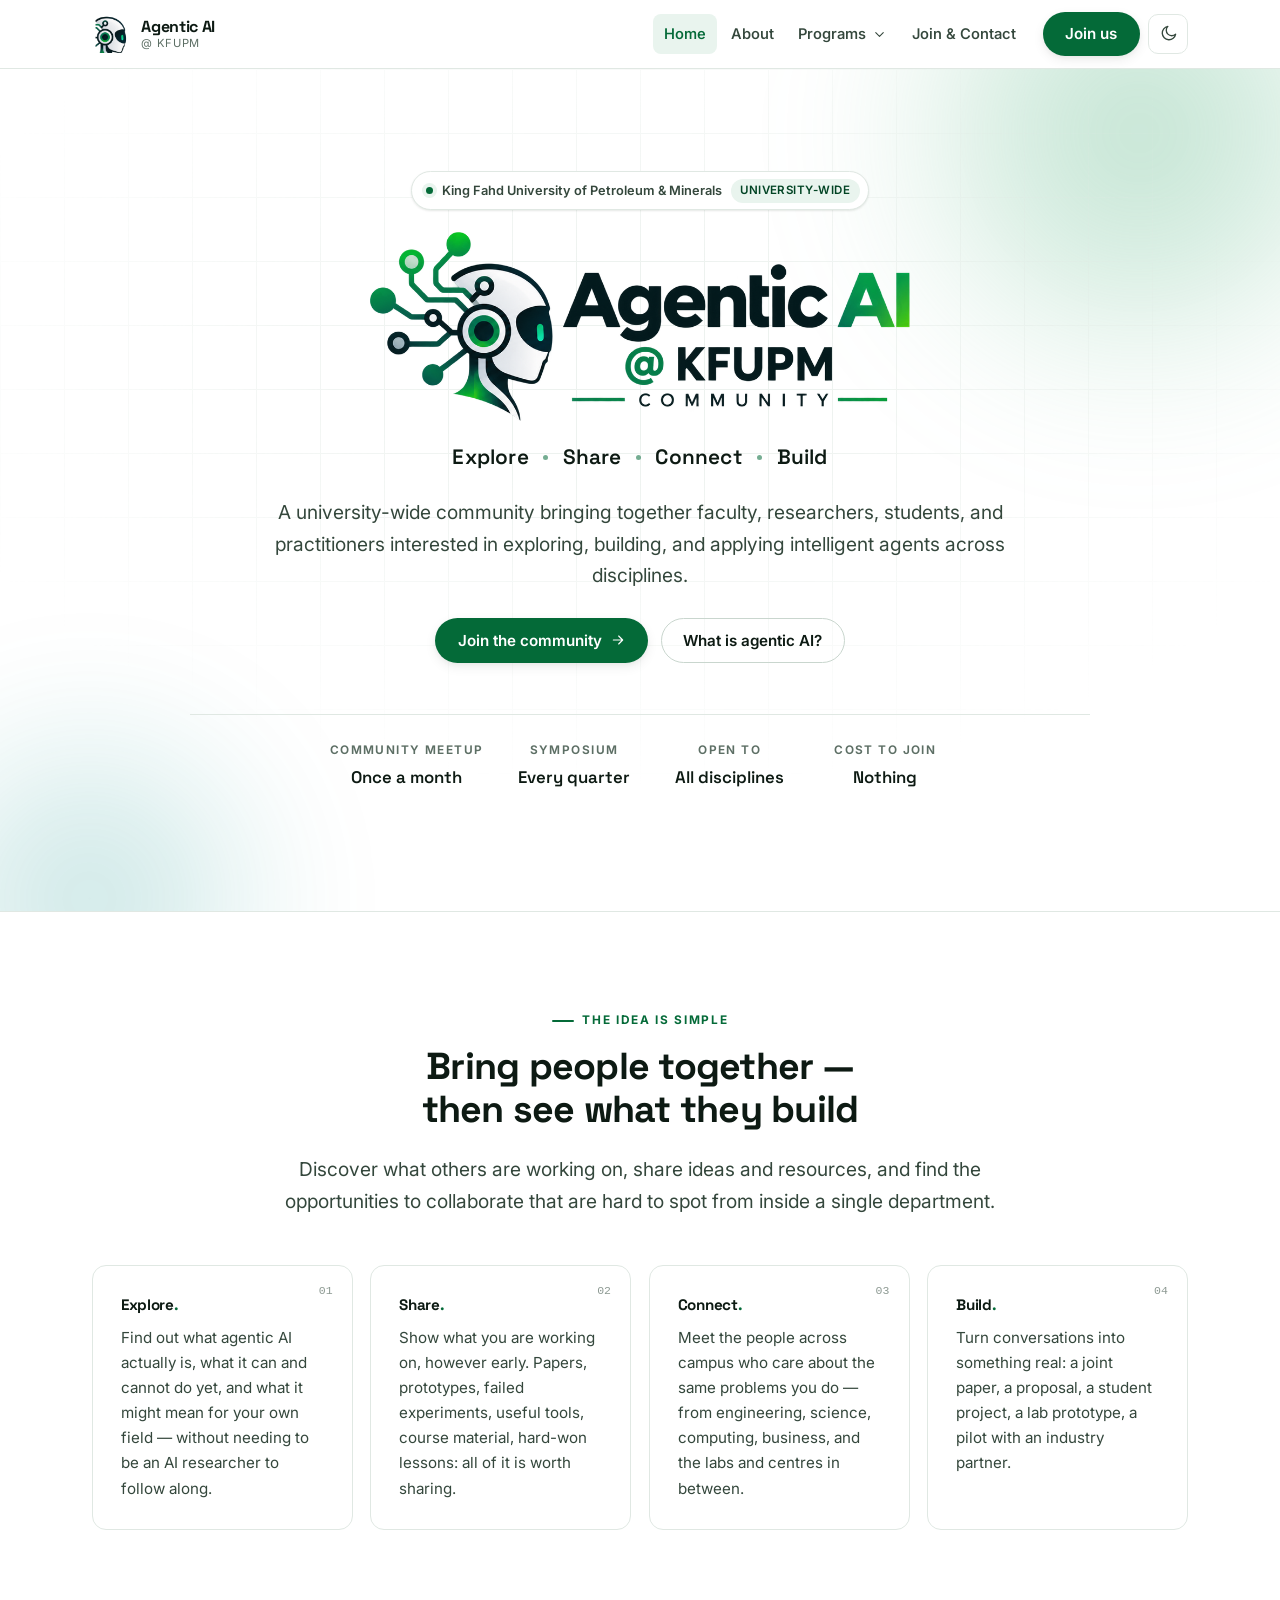
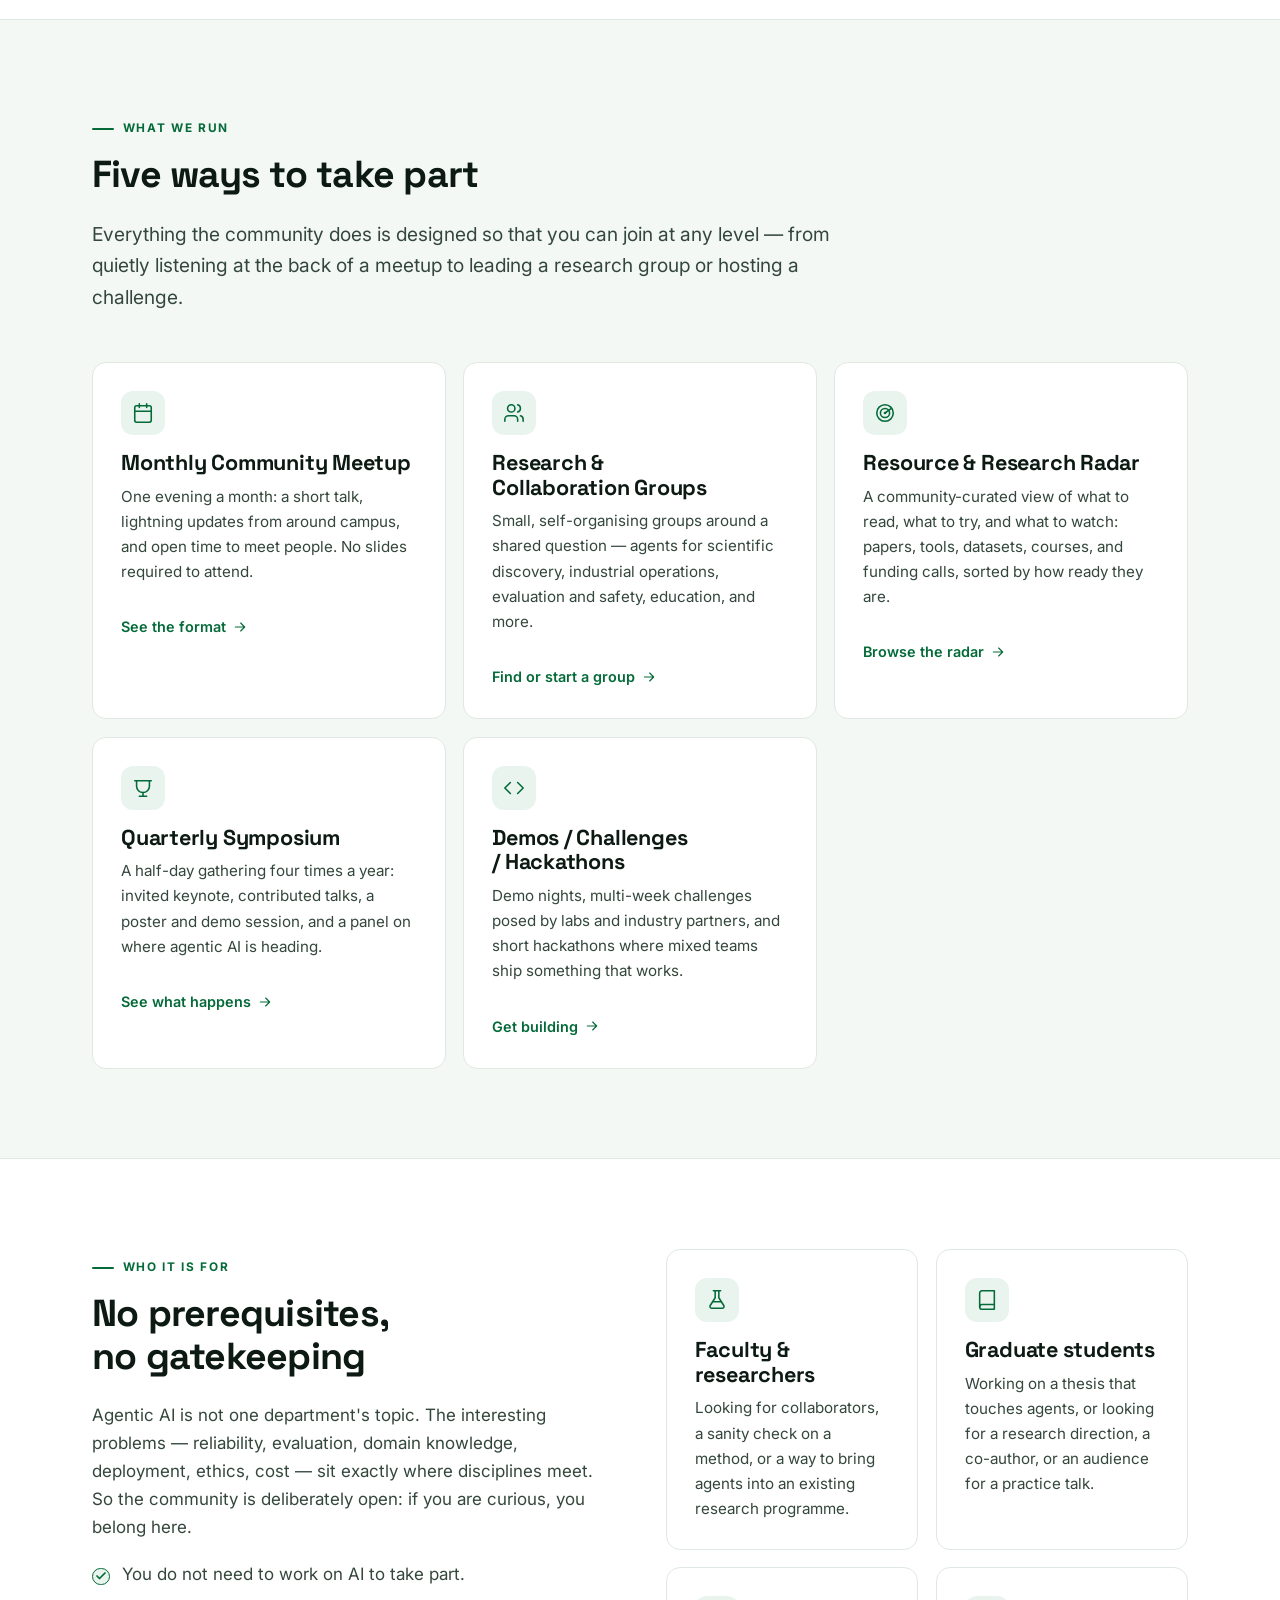
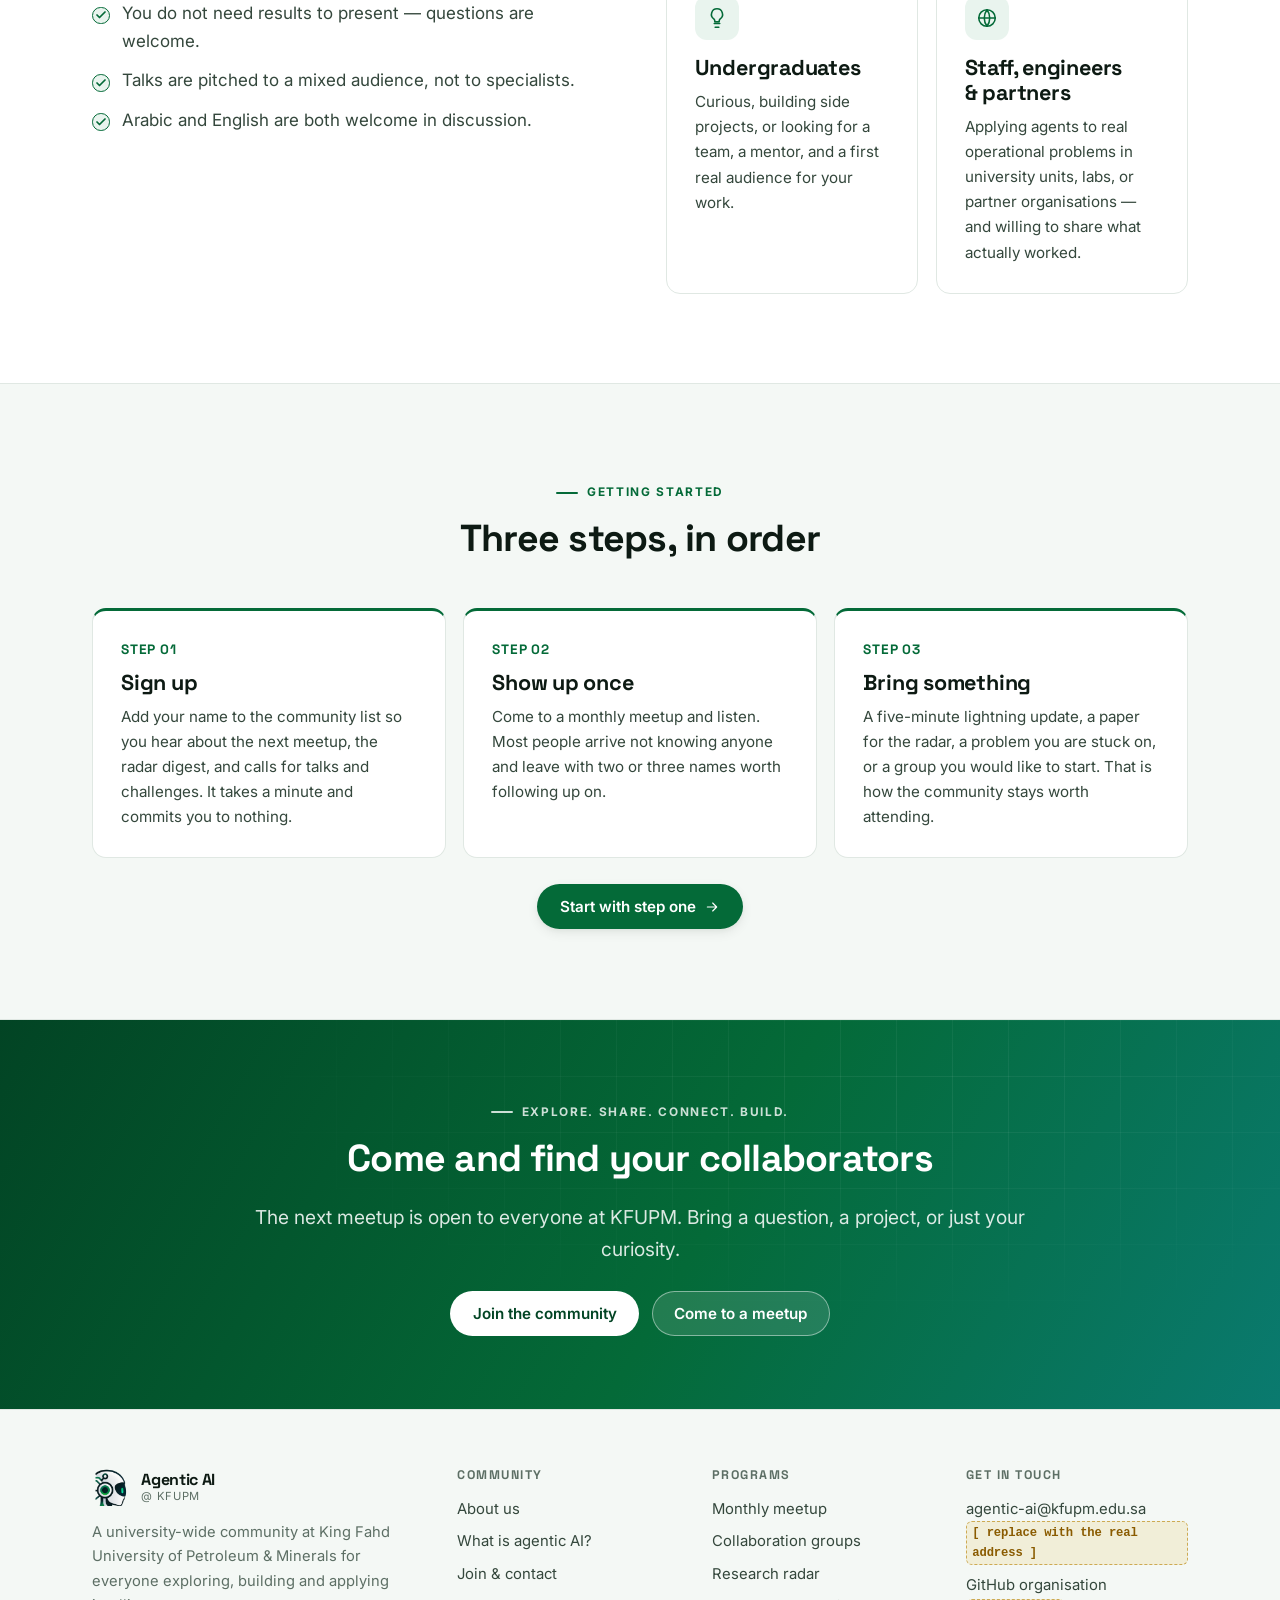
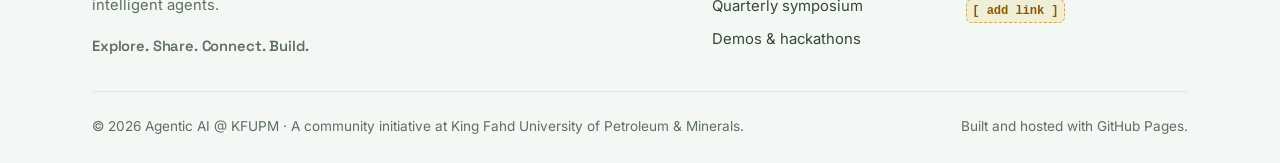
==== index.html @ ccca14fa "update" ====
<!doctype html>
<html lang="en" data-theme="light">
<head>
<meta charset="utf-8">
<meta name="viewport" content="width=device-width, initial-scale=1">
<title>Agentic AI @ KFUPM &mdash; Explore. Share. Connect. Build.</title>
<meta name="description" content="A university-wide community at KFUPM for faculty, researchers, students and practitioners exploring, building and applying intelligent agents across disciplines.">
<meta name="theme-color" content="#ffffff">
<meta property="og:site_name" content="Agentic AI @ KFUPM">
<meta property="og:title" content="Agentic AI @ KFUPM &mdash; Explore. Share. Connect. Build.">
<meta property="og:description" content="A university-wide community at KFUPM for faculty, researchers, students and practitioners exploring, building and applying intelligent agents across disciplines.">
<meta property="og:type" content="website">
<meta property="og:image" content="assets/img/og-image.png">
<meta name="twitter:card" content="summary_large_image">
<meta name="twitter:image" content="assets/img/og-image.png">
<link rel="icon" href="assets/img/favicon.png" type="image/png">
<link rel="apple-touch-icon" href="assets/img/apple-touch-icon.png">
<link rel="preconnect" href="https://fonts.googleapis.com">
<link rel="preconnect" href="https://fonts.gstatic.com" crossorigin>
<link rel="stylesheet" href="https://fonts.googleapis.com/css2?family=Inter:wght@400;500;600;700&amp;family=Space+Grotesk:wght@500;600;700&amp;display=swap">
<link rel="stylesheet" href="assets/css/style.css">
<script>/* set the theme before first paint to avoid a flash */
(function(){try{var t=localStorage.getItem('aikfupm-theme');if(!t){t=window.matchMedia&&window.matchMedia('(prefers-color-scheme: dark)').matches?'dark':'light';}
document.documentElement.setAttribute('data-theme',t);if(t==='dark'){var m=document.querySelector('meta[name="theme-color"]');if(m)m.setAttribute('content','#08120e');}}catch(e){}})();</script>
</head>
<body>
  <a class="skip-link" href="#main">Skip to content</a>
  <header class="site-header">
    <div class="wrap nav">
      <a class="brand" href="index.html">
        <img class="brand__mark" src="assets/img/logo-mark.png" alt="" width="38" height="38">
        <span class="brand__text">
          <span class="brand__name">Agentic AI</span>
          <span class="brand__sub">@ KFUPM</span>
        </span>
      </a>

      <nav class="nav__links" id="primary-nav" aria-label="Primary">
        <a class="nav__link" href="index.html" aria-current="page">Home</a>
        <a class="nav__link" href="about.html">About</a>
        <div class="nav__item ">
          <button class="nav__toggle-sub" type="button" aria-expanded="false" aria-controls="programs-menu">Programs <svg xmlns="http://www.w3.org/2000/svg" width="15" height="15" viewBox="0 0 24 24" fill="none" stroke="currentColor" stroke-width="1.7" stroke-linecap="round" stroke-linejoin="round" aria-hidden="true" class="chev"><path d="m6 9 6 6 6-6"/></svg></button>
          <div class="nav__sub" id="programs-menu">
            <a href="meetups.html">Monthly Community Meetup<span>One evening a month, every discipline</span></a>
            <a href="groups.html">Research &amp; Collaboration Groups<span>Small teams around shared questions</span></a>
            <a href="radar.html">Resource &amp; Research Radar<span>What to read, try and watch</span></a>
            <a href="symposium.html">Quarterly Symposium<span>A half-day of talks, posters and demos</span></a>
            <a href="challenges.html">Demos / Challenges / Hackathons<span>Build things, together, on a deadline</span></a>
          </div>
        </div>
        <a class="nav__link" href="join.html">Join &amp; Contact</a>
        <a class="btn btn--primary nav__mobile-cta" href="join.html">Join the community</a>
      </nav>

      <div class="nav__actions">
        <a class="btn btn--primary nav__cta" href="join.html">Join us</a>
        <button class="icon-btn theme-toggle" type="button" aria-pressed="false" aria-label="Switch to dark theme"><svg xmlns="http://www.w3.org/2000/svg" width="19" height="19" viewBox="0 0 24 24" fill="none" stroke="currentColor" stroke-width="1.7" stroke-linecap="round" stroke-linejoin="round" aria-hidden="true" class="icon-sun"><circle cx="12" cy="12" r="4.2"/><path d="M12 2v2M12 20v2M4.9 4.9l1.4 1.4M17.7 17.7l1.4 1.4M2 12h2M20 12h2M4.9 19.1l1.4-1.4M17.7 6.3l1.4-1.4"/></svg><svg xmlns="http://www.w3.org/2000/svg" width="19" height="19" viewBox="0 0 24 24" fill="none" stroke="currentColor" stroke-width="1.7" stroke-linecap="round" stroke-linejoin="round" aria-hidden="true" class="icon-moon"><path d="M21 12.8A8.5 8.5 0 1 1 11.2 3a6.6 6.6 0 0 0 9.8 9.8Z"/></svg></button>
        <button class="icon-btn nav__burger" type="button" aria-expanded="false" aria-controls="primary-nav" aria-label="Open menu"><svg xmlns="http://www.w3.org/2000/svg" width="20" height="20" viewBox="0 0 24 24" fill="none" stroke="currentColor" stroke-width="1.7" stroke-linecap="round" stroke-linejoin="round" aria-hidden="true"><path d="M4 7h16M4 12h16M4 17h16"/></svg></button>
      </div>
    </div>
  </header>

  <main id="main">
    <section class="hero center">
      <div class="hero__grid-bg" aria-hidden="true"></div>
      <div class="wrap">
        <div class="hero__inner">
          <p class="hero__badge"><span class="dot" aria-hidden="true"></span> King Fahd University of Petroleum &amp; Minerals <span class="tag">University-wide</span></p>
          <h1 class="hero__logo">
            <img class="logo-light" src="assets/img/logo.png" alt="Agentic AI @ KFUPM Community" width="1000" height="349">
            <img class="logo-dark" src="assets/img/logo-dark.png" alt="" width="1000" height="349" aria-hidden="true">
          </h1>
          <ul class="slogan">
            <li>Explore</li><li>Share</li><li>Connect</li><li>Build</li>
          </ul>
          <p class="lead" style="margin-inline:auto">
            A university-wide community bringing together faculty, researchers, students, and practitioners
            interested in exploring, building, and applying intelligent agents across disciplines.
          </p>
          <div class="btn-row mt-md">
            <a class="btn btn--primary" href="join.html">Join the community <svg xmlns="http://www.w3.org/2000/svg" width="16" height="16" viewBox="0 0 24 24" fill="none" stroke="currentColor" stroke-width="1.7" stroke-linecap="round" stroke-linejoin="round" aria-hidden="true"><path d="M5 12h14M13 6l6 6-6 6"/></svg></a>
            <a class="btn btn--ghost" href="about.html#what-is-agentic-ai">What is agentic AI?</a>
          </div>
          <dl class="hero__meta">
            <div><dt>Community meetup</dt><dd>Once a month</dd></div>
            <div><dt>Symposium</dt><dd>Every quarter</dd></div>
            <div><dt>Open to</dt><dd>All disciplines</dd></div>
            <div><dt>Cost to join</dt><dd>Nothing</dd></div>
          </dl>
        </div>
      </div>
    </section>

    <section class="section">
      <div class="wrap">
        <div class="section-head center">
          <p class="eyebrow">The idea is simple</p>
          <h2>Bring people together &mdash; then see what they build</h2>
          <p class="lead" style="margin-inline:auto">Discover what others are working on, share ideas and resources,
             and find the opportunities to collaborate that are hard to spot from inside a single department.</p>
        </div>
        <div class="grid grid--4"><div class="card card--hover pillar reveal"><span class="pillar__index">01</span><p class="pillar__word">Explore</p><p>Find out what agentic AI actually is, what it can and cannot do yet, and what it might mean for your own field &mdash; without needing to be an AI researcher to follow along.</p></div><div class="card card--hover pillar reveal"><span class="pillar__index">02</span><p class="pillar__word">Share</p><p>Show what you are working on, however early. Papers, prototypes, failed experiments, useful tools, course material, hard-won lessons: all of it is worth sharing.</p></div><div class="card card--hover pillar reveal"><span class="pillar__index">03</span><p class="pillar__word">Connect</p><p>Meet the people across campus who care about the same problems you do &mdash; from engineering, science, computing, business, and the labs and centres in between.</p></div><div class="card card--hover pillar reveal"><span class="pillar__index">04</span><p class="pillar__word">Build</p><p>Turn conversations into something real: a joint paper, a proposal, a student project, a lab prototype, a pilot with an industry partner.</p></div></div>
      </div>
    </section>

    <section class="section section--soft">
      <div class="wrap">
        <div class="section-head">
          <p class="eyebrow">What we run</p>
          <h2>Five ways to take part</h2>
          <p class="lead">Everything the community does is designed so that you can join at any level &mdash; from
             quietly listening at the back of a meetup to leading a research group or hosting a challenge.</p>
        </div>
        <div class="grid grid--3"><a class="card card--hover reveal" href="meetups.html"><div class="card__icon"><svg xmlns="http://www.w3.org/2000/svg" width="22" height="22" viewBox="0 0 24 24" fill="none" stroke="currentColor" stroke-width="1.7" stroke-linecap="round" stroke-linejoin="round" aria-hidden="true"><rect x="3" y="4" width="18" height="18" rx="2"/><path d="M16 2v4M8 2v4M3 10h18"/></svg></div><h3>Monthly Community Meetup</h3><p>One evening a month: a short talk, lightning updates from around campus, and open time to meet people. No slides required to attend.</p><span class="card__more">See the format <svg xmlns="http://www.w3.org/2000/svg" width="16" height="16" viewBox="0 0 24 24" fill="none" stroke="currentColor" stroke-width="1.7" stroke-linecap="round" stroke-linejoin="round" aria-hidden="true"><path d="M5 12h14M13 6l6 6-6 6"/></svg></span></a><a class="card card--hover reveal" href="groups.html"><div class="card__icon"><svg xmlns="http://www.w3.org/2000/svg" width="22" height="22" viewBox="0 0 24 24" fill="none" stroke="currentColor" stroke-width="1.7" stroke-linecap="round" stroke-linejoin="round" aria-hidden="true"><path d="M16 21v-2a4 4 0 0 0-4-4H6a4 4 0 0 0-4 4v2"/><circle cx="9" cy="7" r="4"/><path d="M22 21v-2a4 4 0 0 0-3-3.87"/><path d="M16 3.13a4 4 0 0 1 0 7.75"/></svg></div><h3>Research &amp; Collaboration Groups</h3><p>Small, self-organising groups around a shared question &mdash; agents for scientific discovery, industrial operations, evaluation and safety, education, and more.</p><span class="card__more">Find or start a group <svg xmlns="http://www.w3.org/2000/svg" width="16" height="16" viewBox="0 0 24 24" fill="none" stroke="currentColor" stroke-width="1.7" stroke-linecap="round" stroke-linejoin="round" aria-hidden="true"><path d="M5 12h14M13 6l6 6-6 6"/></svg></span></a><a class="card card--hover reveal" href="radar.html"><div class="card__icon"><svg xmlns="http://www.w3.org/2000/svg" width="22" height="22" viewBox="0 0 24 24" fill="none" stroke="currentColor" stroke-width="1.7" stroke-linecap="round" stroke-linejoin="round" aria-hidden="true"><circle cx="12" cy="12" r="9"/><circle cx="12" cy="12" r="5"/><circle cx="12" cy="12" r="1.4" fill="currentColor" stroke="none"/><path d="M12 12l7-5"/></svg></div><h3>Resource &amp; Research Radar</h3><p>A community-curated view of what to read, what to try, and what to watch: papers, tools, datasets, courses, and funding calls, sorted by how ready they are.</p><span class="card__more">Browse the radar <svg xmlns="http://www.w3.org/2000/svg" width="16" height="16" viewBox="0 0 24 24" fill="none" stroke="currentColor" stroke-width="1.7" stroke-linecap="round" stroke-linejoin="round" aria-hidden="true"><path d="M5 12h14M13 6l6 6-6 6"/></svg></span></a><a class="card card--hover reveal" href="symposium.html"><div class="card__icon"><svg xmlns="http://www.w3.org/2000/svg" width="22" height="22" viewBox="0 0 24 24" fill="none" stroke="currentColor" stroke-width="1.7" stroke-linecap="round" stroke-linejoin="round" aria-hidden="true"><path d="M3 4h18"/><path d="M5 4v6a7 7 0 0 0 14 0V4"/><path d="M12 17v4M8 21h8"/></svg></div><h3>Quarterly Symposium</h3><p>A half-day gathering four times a year: invited keynote, contributed talks, a poster and demo session, and a panel on where agentic AI is heading.</p><span class="card__more">See what happens <svg xmlns="http://www.w3.org/2000/svg" width="16" height="16" viewBox="0 0 24 24" fill="none" stroke="currentColor" stroke-width="1.7" stroke-linecap="round" stroke-linejoin="round" aria-hidden="true"><path d="M5 12h14M13 6l6 6-6 6"/></svg></span></a><a class="card card--hover reveal" href="challenges.html"><div class="card__icon"><svg xmlns="http://www.w3.org/2000/svg" width="22" height="22" viewBox="0 0 24 24" fill="none" stroke="currentColor" stroke-width="1.7" stroke-linecap="round" stroke-linejoin="round" aria-hidden="true"><path d="M16 18l6-6-6-6M8 6l-6 6 6 6"/></svg></div><h3>Demos / Challenges / Hackathons</h3><p>Demo nights, multi-week challenges posed by labs and industry partners, and short hackathons where mixed teams ship something that works.</p><span class="card__more">Get building <svg xmlns="http://www.w3.org/2000/svg" width="16" height="16" viewBox="0 0 24 24" fill="none" stroke="currentColor" stroke-width="1.7" stroke-linecap="round" stroke-linejoin="round" aria-hidden="true"><path d="M5 12h14M13 6l6 6-6 6"/></svg></span></a></div>
      </div>
    </section>

    <section class="section">
      <div class="wrap">
        <div class="split">
          <div>
            <p class="eyebrow">Who it is for</p>
            <h2>No prerequisites, no gatekeeping</h2>
            <p>Agentic AI is not one department's topic. The interesting problems &mdash; reliability, evaluation,
               domain knowledge, deployment, ethics, cost &mdash; sit exactly where disciplines meet. So the community
               is deliberately open: if you are curious, you belong here.</p>
            <ul class="checklist">
              <li>You do not need to work on AI to take part.</li>
              <li>You do not need results to present &mdash; questions are welcome.</li>
              <li>Talks are pitched to a mixed audience, not to specialists.</li>
              <li>Arabic and English are both welcome in discussion.</li>
            </ul>
          </div>
          <div class="grid grid--4"><div class="card card--hover reveal"><div class="card__icon"><svg xmlns="http://www.w3.org/2000/svg" width="22" height="22" viewBox="0 0 24 24" fill="none" stroke="currentColor" stroke-width="1.7" stroke-linecap="round" stroke-linejoin="round" aria-hidden="true"><path d="M10 2v7.5L4.6 18A2 2 0 0 0 6.3 21h11.4a2 2 0 0 0 1.7-3L14 9.5V2"/><path d="M8 2h8M7.5 14h9"/></svg></div><h3>Faculty &amp; researchers</h3><p>Looking for collaborators, a sanity check on a method, or a way to bring agents into an existing research programme.</p></div><div class="card card--hover reveal"><div class="card__icon"><svg xmlns="http://www.w3.org/2000/svg" width="22" height="22" viewBox="0 0 24 24" fill="none" stroke="currentColor" stroke-width="1.7" stroke-linecap="round" stroke-linejoin="round" aria-hidden="true"><path d="M4 19.5A2.5 2.5 0 0 1 6.5 17H20"/><path d="M6.5 2H20v20H6.5A2.5 2.5 0 0 1 4 19.5v-15A2.5 2.5 0 0 1 6.5 2Z"/></svg></div><h3>Graduate students</h3><p>Working on a thesis that touches agents, or looking for a research direction, a co-author, or an audience for a practice talk.</p></div><div class="card card--hover reveal"><div class="card__icon"><svg xmlns="http://www.w3.org/2000/svg" width="22" height="22" viewBox="0 0 24 24" fill="none" stroke="currentColor" stroke-width="1.7" stroke-linecap="round" stroke-linejoin="round" aria-hidden="true"><path d="M9 18h6M10 22h4M12 2a6 6 0 0 0-3.5 10.9c.6.5.9 1 1 1.7l.1 1.4h4.8l.1-1.4c.1-.7.4-1.2 1-1.7A6 6 0 0 0 12 2Z"/></svg></div><h3>Undergraduates</h3><p>Curious, building side projects, or looking for a team, a mentor, and a first real audience for your work.</p></div><div class="card card--hover reveal"><div class="card__icon"><svg xmlns="http://www.w3.org/2000/svg" width="22" height="22" viewBox="0 0 24 24" fill="none" stroke="currentColor" stroke-width="1.7" stroke-linecap="round" stroke-linejoin="round" aria-hidden="true"><circle cx="12" cy="12" r="9"/><path d="M3 12h18M12 3a15 15 0 0 1 0 18 15 15 0 0 1 0-18Z"/></svg></div><h3>Staff, engineers &amp; partners</h3><p>Applying agents to real operational problems in university units, labs, or partner organisations &mdash; and willing to share what actually worked.</p></div></div>
        </div>
      </div>
    </section>

    <section class="section section--soft">
      <div class="wrap">
        <div class="section-head center">
          <p class="eyebrow">Getting started</p>
          <h2>Three steps, in order</h2>
        </div>
      <div class="grid grid--3">
        <div class="card card--accent reveal"><span class="card__num">STEP 01</span>
          <h3>Sign up</h3>
          <p>Add your name to the community list so you hear about the next meetup, the radar digest, and calls for talks and challenges. It takes a minute and commits you to nothing.</p>
        </div>
        <div class="card card--accent reveal"><span class="card__num">STEP 02</span>
          <h3>Show up once</h3>
          <p>Come to a monthly meetup and listen. Most people arrive not knowing anyone and leave with two or three names worth following up on.</p>
        </div>
        <div class="card card--accent reveal"><span class="card__num">STEP 03</span>
          <h3>Bring something</h3>
          <p>A five-minute lightning update, a paper for the radar, a problem you are stuck on, or a group you would like to start. That is how the community stays worth attending.</p>
        </div>
      </div>
        <p class="center mt-md"><a class="btn btn--primary" href="join.html">Start with step one <svg xmlns="http://www.w3.org/2000/svg" width="16" height="16" viewBox="0 0 24 24" fill="none" stroke="currentColor" stroke-width="1.7" stroke-linecap="round" stroke-linejoin="round" aria-hidden="true"><path d="M5 12h14M13 6l6 6-6 6"/></svg></a></p>
      </div>
    </section>

    <section class="cta-band">
      <div class="wrap center">
        <p class="eyebrow">Explore. Share. Connect. Build.</p>
        <h2>Come and find your collaborators</h2>
        <p class="lead" style="margin-inline:auto">The next meetup is open to everyone at KFUPM. Bring a question, a project, or just your curiosity.</p>
        <div class="btn-row mt-md">
          <a class="btn btn--solid-light" href="join.html">Join the community</a>
          <a class="btn btn--onbrand" href="meetups.html">Come to a meetup</a>
        </div>
      </div>
    </section>

  </main>

  <footer class="site-footer">
    <div class="wrap">
      <div class="footer__grid">
        <div>
          <a class="brand" href="index.html" style="margin-bottom:.9rem">
            <img class="brand__mark" src="assets/img/logo-mark.png" alt="" width="38" height="38">
            <span class="brand__text">
              <span class="brand__name">Agentic AI</span>
              <span class="brand__sub">@ KFUPM</span>
            </span>
          </a>
          <p>A university-wide community at King Fahd University of Petroleum &amp; Minerals for
             everyone exploring, building and applying intelligent agents.</p>
          <p class="footer__slogan">Explore. Share. Connect. Build.</p>
        </div>
        <div class="footer__col">
          <h4>Community</h4>
          <ul>
            <li><a href="about.html">About us</a></li>
            <li><a href="about.html#what-is-agentic-ai">What is agentic AI?</a></li>
            <li><a href="join.html">Join &amp; contact</a></li>
          </ul>
        </div>
        <div class="footer__col">
          <h4>Programs</h4>
          <ul>
            <li><a href="meetups.html">Monthly meetup</a></li>
            <li><a href="groups.html">Collaboration groups</a></li>
            <li><a href="radar.html">Research radar</a></li>
            <li><a href="symposium.html">Quarterly symposium</a></li>
            <li><a href="challenges.html">Demos &amp; hackathons</a></li>
          </ul>
        </div>
        <div class="footer__col">
          <h4>Get in touch</h4>
          <ul>
            <li><a href="mailto:agentic-ai@kfupm.edu.sa">agentic-ai@kfupm.edu.sa</a><br><span class="ph">[ replace with the real address ]</span></li>
            <li><a href="https://github.com/">GitHub organisation</a> <span class="ph">[ add link ]</span></li>
          </ul>
        </div>
      </div>
      <div class="footer__bottom">
        <span>&copy; <span data-year>2026</span> Agentic AI @ KFUPM &middot; A community initiative at King Fahd University of Petroleum &amp; Minerals.</span>
        <span>Built and hosted with GitHub Pages.</span>
      </div>
    </div>
  </footer>
  <script src="assets/js/main.js"></script>
</body>
</html>
---- assets/css/style.css ----
/* ==========================================================================
   Agentic AI @ KFUPM — site stylesheet
   Single source of truth for the whole site. Edit design tokens below.
   ========================================================================== */

/* --------------------------------------------------------------------------
   1. Design tokens
   -------------------------------------------------------------------------- */
:root {
  /* Brand — KFUPM green family */
  --brand-50:  #e9f4ee;
  --brand-100: #cfe8d9;
  --brand-300: #6fbf95;
  --brand-500: #046a38;
  --brand-600: #035a2f;
  --brand-700: #024424;
  --teal-500:  #0e8f8a;
  --gold-500:  #b8860b;

  /* Semantic — light theme (default) */
  --bg:           #ffffff;
  --bg-soft:      #f4f8f5;
  --bg-inset:     #eef4f0;
  --surface:      #ffffff;
  --surface-2:    #f8fbf9;
  --border:       #e0e8e3;
  --border-strong:#c9d6ce;
  --text:         #0d1a13;
  --text-2:       #34473c;
  --muted:        #5d6f65;
  --brand:        var(--brand-500);
  --brand-hover:  var(--brand-600);
  --brand-ink:    var(--brand-700);
  --brand-soft:   var(--brand-50);
  --accent:       var(--teal-500);
  --gold:         var(--gold-500);
  --on-brand:     #ffffff;

  --shadow-sm: 0 1px 2px rgba(6, 32, 20, .06), 0 1px 3px rgba(6, 32, 20, .05);
  --shadow-md: 0 4px 12px rgba(6, 32, 20, .07), 0 2px 4px rgba(6, 32, 20, .04);
  --shadow-lg: 0 18px 40px rgba(6, 32, 20, .12), 0 4px 10px rgba(6, 32, 20, .06);

  /* Type */
  --font-sans: "Inter", -apple-system, BlinkMacSystemFont, "Segoe UI", Roboto,
               "Helvetica Neue", Arial, "Noto Sans Arabic", sans-serif;
  --font-display: "Space Grotesk", "Inter", -apple-system, BlinkMacSystemFont,
               "Segoe UI", Roboto, sans-serif;
  --font-mono: ui-monospace, SFMono-Regular, "SF Mono", Menlo, Consolas, monospace;

  /* Layout */
  --wrap: 1160px;
  --wrap-narrow: 760px;
  --radius-sm: 8px;
  --radius: 14px;
  --radius-lg: 22px;
  --nav-h: 68px;
  --section-y: clamp(3.5rem, 7vw, 6.5rem);
}

html[data-theme="dark"] {
  --bg:           #08120e;
  --bg-soft:      #0c1a14;
  --bg-inset:     #0f211a;
  --surface:      #10201a;
  --surface-2:    #142720;
  --border:       #1e352b;
  --border-strong:#2b4a3c;
  --text:         #e9f2ec;
  --text-2:       #c2d4c9;
  --muted:        #93a99c;
  --brand:        #4cc98c;
  --brand-hover:  #6fd9a4;
  --brand-ink:    #b7ecd0;
  --brand-soft:   rgba(76, 201, 140, .12);
  --accent:       #3fc7bd;
  --gold:         #d9ad3c;
  --on-brand:     #04150d;

  --shadow-sm: 0 1px 2px rgba(0, 0, 0, .5);
  --shadow-md: 0 4px 14px rgba(0, 0, 0, .45);
  --shadow-lg: 0 20px 46px rgba(0, 0, 0, .55);
}

/* --------------------------------------------------------------------------
   2. Reset & base
   -------------------------------------------------------------------------- */
*, *::before, *::after { box-sizing: border-box; }

html {
  -webkit-text-size-adjust: 100%;
  scroll-behavior: smooth;
  scroll-padding-top: calc(var(--nav-h) + 16px);
}

body {
  margin: 0;
  font-family: var(--font-sans);
  font-size: 17px;
  line-height: 1.65;
  color: var(--text);
  background: var(--bg);
  -webkit-font-smoothing: antialiased;
  text-rendering: optimizeLegibility;
}

img, svg { max-width: 100%; height: auto; display: block; }

h1, h2, h3, h4 {
  font-family: var(--font-display);
  line-height: 1.15;
  letter-spacing: -0.02em;
  margin: 0 0 .6em;
  color: var(--text);
  text-wrap: balance;
}

h1 { font-size: clamp(2.1rem, 5.2vw, 3.5rem); }
h2 { font-size: clamp(1.6rem, 3.2vw, 2.35rem); }
h3 { font-size: clamp(1.15rem, 1.8vw, 1.35rem); letter-spacing: -0.01em; }
h4 { font-size: 1.02rem; letter-spacing: 0; }

p { margin: 0 0 1.1em; color: var(--text-2); }
p:last-child { margin-bottom: 0; }

a { color: var(--brand); text-decoration: none; }
a:hover { color: var(--brand-hover); text-decoration: underline; text-underline-offset: 3px; }

ul, ol { margin: 0 0 1.2em; padding-left: 1.35em; color: var(--text-2); }
li { margin-bottom: .5em; }
li:last-child { margin-bottom: 0; }

strong { color: var(--text); font-weight: 650; }
hr { border: 0; border-top: 1px solid var(--border); margin: 2.5rem 0; }

code {
  font-family: var(--font-mono);
  font-size: .88em;
  background: var(--bg-inset);
  border: 1px solid var(--border);
  border-radius: 6px;
  padding: .1em .4em;
}

:focus-visible {
  outline: 2.5px solid var(--brand);
  outline-offset: 3px;
  border-radius: 4px;
}

.skip-link {
  position: absolute;
  left: -9999px;
  top: 0;
  z-index: 200;
  background: var(--brand);
  color: var(--on-brand);
  padding: .7rem 1.1rem;
  border-radius: 0 0 var(--radius-sm) 0;
  font-weight: 600;
}
.skip-link:focus { left: 0; text-decoration: none; }

/* --------------------------------------------------------------------------
   3. Layout helpers
   -------------------------------------------------------------------------- */
.wrap { width: 100%; max-width: var(--wrap); margin-inline: auto; padding-inline: clamp(1.1rem, 4vw, 2rem); }
.narrow { max-width: var(--wrap-narrow); margin-inline: auto; }
.section { padding-block: var(--section-y); }
.section--soft { background: var(--bg-soft); border-block: 1px solid var(--border); }
.section--tight { padding-block: clamp(2.5rem, 5vw, 4rem); }
.center { text-align: center; }
.center p { margin-inline: auto; }
.stack > * + * { margin-top: 1.1rem; }
.mt-lg { margin-top: clamp(2rem, 4vw, 3rem); }
.mt-md { margin-top: 1.6rem; }

.eyebrow {
  display: inline-flex;
  align-items: center;
  gap: .55rem;
  font-family: var(--font-sans);
  font-size: .74rem;
  font-weight: 700;
  letter-spacing: .14em;
  text-transform: uppercase;
  color: var(--brand);
  margin-bottom: .9rem;
}
.eyebrow::before {
  content: "";
  width: 22px;
  height: 2px;
  background: currentColor;
  border-radius: 2px;
}
.center .eyebrow { justify-content: center; }

.lead { font-size: clamp(1.05rem, 1.6vw, 1.2rem); color: var(--text-2); max-width: 68ch; }
.section-head { max-width: 70ch; margin-bottom: clamp(2rem, 4vw, 3rem); }
.center.section-head, .section-head.center { margin-inline: auto; }

/* --------------------------------------------------------------------------
   4. Buttons & pills
   -------------------------------------------------------------------------- */
.btn {
  display: inline-flex;
  align-items: center;
  gap: .5rem;
  font-family: var(--font-sans);
  font-size: .95rem;
  font-weight: 600;
  line-height: 1;
  padding: .85rem 1.35rem;
  border-radius: 100px;
  border: 1.5px solid transparent;
  cursor: pointer;
  transition: transform .18s ease, background-color .18s ease,
              border-color .18s ease, box-shadow .18s ease, color .18s ease;
  text-decoration: none;
}
.btn:hover { text-decoration: none; transform: translateY(-2px); }
.btn:active { transform: translateY(0); }

.btn--primary { background: var(--brand); color: var(--on-brand); box-shadow: var(--shadow-md); }
.btn--primary:hover { background: var(--brand-hover); color: var(--on-brand); box-shadow: var(--shadow-lg); }

.btn--ghost { background: transparent; color: var(--text); border-color: var(--border-strong); }
.btn--ghost:hover { border-color: var(--brand); color: var(--brand); background: var(--brand-soft); }

.btn--onbrand { background: rgba(255, 255, 255, .12); color: #fff; border-color: rgba(255, 255, 255, .45); }
.btn--onbrand:hover { background: #fff; color: var(--brand-700); border-color: #fff; }

.btn--solid-light { background: #fff; color: var(--brand-700); }
.btn--solid-light:hover { background: var(--brand-50); color: var(--brand-700); }

.btn-row { display: flex; flex-wrap: wrap; gap: .8rem; }
.center .btn-row { justify-content: center; }

.pill {
  display: inline-flex;
  align-items: center;
  gap: .4rem;
  font-size: .78rem;
  font-weight: 600;
  letter-spacing: .01em;
  padding: .32rem .75rem;
  border-radius: 100px;
  background: var(--brand-soft);
  color: var(--brand-ink);
  border: 1px solid var(--border);
}
html[data-theme="dark"] .pill { color: var(--brand); }
.pill--muted { background: var(--bg-inset); color: var(--muted); }
.pill-row { display: flex; flex-wrap: wrap; gap: .5rem; margin-bottom: 1rem; }

/* --------------------------------------------------------------------------
   5. Header / navigation
   -------------------------------------------------------------------------- */
.site-header {
  position: sticky;
  top: 0;
  z-index: 100;
  background: color-mix(in srgb, var(--bg) 88%, transparent);
  backdrop-filter: saturate(150%) blur(14px);
  -webkit-backdrop-filter: saturate(150%) blur(14px);
  border-bottom: 1px solid var(--border);
}
@supports not (background: color-mix(in srgb, red 50%, blue)) {
  .site-header { background: var(--bg); }
}
.nav {
  display: flex;
  align-items: center;
  gap: 1rem;
  min-height: var(--nav-h);
}

.brand { display: flex; align-items: center; gap: .7rem; margin-right: auto; }
.brand:hover { text-decoration: none; }
.brand__mark {
  width: 38px; height: 38px;
  flex: none;
  object-fit: contain;
  transition: transform .2s ease;
}
.brand:hover .brand__mark { transform: scale(1.06); }
.brand__text { display: flex; flex-direction: column; line-height: 1.15; }
.brand__name {
  font-family: var(--font-display);
  font-weight: 700;
  font-size: 1rem;
  letter-spacing: -.02em;
  color: var(--text);
}
.brand__sub { font-size: .7rem; color: var(--muted); letter-spacing: .06em; text-transform: uppercase; }

.nav__links { display: flex; align-items: center; gap: .15rem; }
.nav__link {
  display: block;
  padding: .5rem .7rem;
  border-radius: 8px;
  font-size: .92rem;
  font-weight: 550;
  color: var(--text-2);
  white-space: nowrap;
}
.nav__link:hover { background: var(--bg-inset); color: var(--text); text-decoration: none; }
.nav__link[aria-current="page"] { color: var(--brand); background: var(--brand-soft); }

.nav__item { position: relative; }
.nav__toggle-sub {
  display: inline-flex;
  align-items: center;
  gap: .35rem;
  font: inherit;
  font-size: .92rem;
  font-weight: 550;
  color: var(--text-2);
  background: none;
  border: 0;
  padding: .5rem .7rem;
  border-radius: 8px;
  cursor: pointer;
}
.nav__toggle-sub:hover { background: var(--bg-inset); color: var(--text); }
.nav__toggle-sub .chev { transition: transform .2s ease; }
.nav__item.is-open > .nav__toggle-sub .chev { transform: rotate(180deg); }
.nav__item.has-current > .nav__toggle-sub { color: var(--brand); background: var(--brand-soft); }

.nav__sub {
  position: absolute;
  top: calc(100% + 8px);
  left: 0;
  min-width: 268px;
  background: var(--surface);
  border: 1px solid var(--border);
  border-radius: var(--radius);
  box-shadow: var(--shadow-lg);
  padding: .5rem;
  display: none;
  z-index: 120;
}
.nav__item.is-open > .nav__sub { display: block; }
@media (hover: hover) and (min-width: 981px) {
  .nav__item:hover > .nav__sub, .nav__item:focus-within > .nav__sub { display: block; }
}
.nav__sub a {
  display: block;
  padding: .55rem .7rem;
  border-radius: 9px;
  color: var(--text);
  font-size: .92rem;
  font-weight: 550;
}
.nav__sub a:hover { background: var(--brand-soft); color: var(--brand-ink); text-decoration: none; }
html[data-theme="dark"] .nav__sub a:hover { color: var(--brand); }
.nav__sub a span { display: block; font-size: .78rem; font-weight: 450; color: var(--muted); margin-top: .1rem; }

.nav__actions { display: flex; align-items: center; gap: .5rem; }
.nav__mobile-cta { display: none; }
.icon-btn {
  width: 40px; height: 40px;
  display: grid; place-items: center;
  border-radius: 10px;
  border: 1px solid var(--border);
  background: var(--surface);
  color: var(--text-2);
  cursor: pointer;
  transition: background-color .18s ease, color .18s ease, border-color .18s ease;
  flex: none;
}
.icon-btn:hover { background: var(--bg-inset); color: var(--brand); border-color: var(--border-strong); }
.nav__burger { display: none; }
.theme-toggle .icon-sun { display: none; }
html[data-theme="dark"] .theme-toggle .icon-sun { display: block; }
html[data-theme="dark"] .theme-toggle .icon-moon { display: none; }

@media (max-width: 980px) {
  .nav__burger { display: grid; }
  .nav__cta { display: none; }
  .nav__links {
    position: absolute;
    top: var(--nav-h);
    left: 0; right: 0;
    flex-direction: column;
    align-items: stretch;
    gap: .1rem;
    background: var(--bg);
    border-bottom: 1px solid var(--border);
    box-shadow: var(--shadow-lg);
    padding: .8rem clamp(1.1rem, 4vw, 2rem) 1.4rem;
    max-height: calc(100dvh - var(--nav-h));
    overflow-y: auto;
    display: none;
  }
  .nav__links.is-open { display: flex; }
  .nav__link, .nav__toggle-sub { padding: .7rem .6rem; font-size: 1rem; width: 100%; }
  .nav__toggle-sub { justify-content: space-between; }
  .nav__sub {
    position: static;
    display: none;
    box-shadow: none;
    border: 0;
    border-left: 2px solid var(--border);
    border-radius: 0;
    margin: .2rem 0 .5rem .6rem;
    padding: 0 0 0 .4rem;
    min-width: 0;
  }
  .nav__mobile-cta { display: inline-flex; margin-top: .7rem; justify-content: center; }
}

/* --------------------------------------------------------------------------
   6. Hero
   -------------------------------------------------------------------------- */
.hero {
  position: relative;
  overflow: hidden;
  padding-block: clamp(3.5rem, 8vw, 6.5rem);
  background: var(--bg);
  border-bottom: 1px solid var(--border);
}
.hero::before,
.hero::after {
  content: "";
  position: absolute;
  border-radius: 50%;
  filter: blur(70px);
  opacity: .5;
  pointer-events: none;
}
.hero::before {
  width: 46vw; height: 46vw;
  top: -18vw; right: -12vw;
  background: radial-gradient(circle, var(--brand-300), transparent 68%);
}
.hero::after {
  width: 34vw; height: 34vw;
  bottom: -16vw; left: -10vw;
  background: radial-gradient(circle, var(--accent), transparent 68%);
  opacity: .28;
}
html[data-theme="dark"] .hero::before { opacity: .22; }
html[data-theme="dark"] .hero::after { opacity: .16; }
.hero__grid-bg {
  position: absolute;
  inset: 0;
  background-image:
    linear-gradient(to right, var(--border) 1px, transparent 1px),
    linear-gradient(to bottom, var(--border) 1px, transparent 1px);
  background-size: 64px 64px;
  mask-image: radial-gradient(ellipse 75% 65% at 50% 35%, #000 20%, transparent 78%);
  -webkit-mask-image: radial-gradient(ellipse 75% 65% at 50% 35%, #000 20%, transparent 78%);
  opacity: .55;
  pointer-events: none;
}
.hero .wrap { position: relative; z-index: 1; }
.hero__inner { max-width: 900px; }
.hero.center .hero__inner { margin-inline: auto; }

.hero__badge {
  display: inline-flex;
  align-items: center;
  gap: .55rem;
  font-size: .8rem;
  font-weight: 600;
  padding: .4rem .5rem .4rem .85rem;
  border-radius: 100px;
  background: var(--surface);
  border: 1px solid var(--border);
  box-shadow: var(--shadow-sm);
  color: var(--text-2);
  margin-bottom: 1.4rem;
}
.hero__badge .dot {
  width: 7px; height: 7px; border-radius: 50%;
  background: var(--brand);
  box-shadow: 0 0 0 4px var(--brand-soft);
}
.hero__badge .tag {
  white-space: nowrap;
  background: var(--brand-soft);
  color: var(--brand-ink);
  border-radius: 100px;
  padding: .15rem .6rem;
  font-size: .72rem;
  letter-spacing: .04em;
  text-transform: uppercase;
}
html[data-theme="dark"] .hero__badge .tag { color: var(--brand); }

/* Theme-aware logo swap (dark wordmark on light, light wordmark on dark) */
.logo-dark { display: none; }
html[data-theme="dark"] .logo-light { display: none; }
html[data-theme="dark"] .logo-dark { display: block; }

.hero__logo { margin: 0 0 1.1rem; }
.hero__logo img {
  width: min(540px, 94%);
  height: auto;
  margin-inline: auto;
}

.hero h1 { margin-bottom: .35em; }
.hero h1 .grad {
  background: linear-gradient(100deg, var(--brand) 10%, var(--accent) 90%);
  -webkit-background-clip: text;
  background-clip: text;
  color: transparent;
}

.slogan {
  display: flex;
  flex-wrap: wrap;
  gap: .45rem .9rem;
  align-items: center;
  font-family: var(--font-display);
  font-size: clamp(1rem, 2vw, 1.3rem);
  font-weight: 600;
  letter-spacing: .01em;
  color: var(--text);
  margin: 0 0 1.4rem;
  padding: 0;
  list-style: none;
}
.hero.center .slogan { justify-content: center; }
.slogan li { display: inline-flex; align-items: center; gap: .9rem; margin: 0; }
.slogan li::after {
  content: "";
  width: 5px; height: 5px;
  border-radius: 50%;
  background: var(--brand);
  opacity: .55;
}
.slogan li:last-child::after { display: none; }

.hero__meta {
  display: flex;
  flex-wrap: wrap;
  gap: 1.6rem;
  margin-top: clamp(2.2rem, 4vw, 3.2rem);
  padding-top: 1.6rem;
  border-top: 1px solid var(--border);
}
.hero.center .hero__meta { justify-content: center; }
.hero__meta div { min-width: 130px; }
.hero__meta dt { font-size: .74rem; text-transform: uppercase; letter-spacing: .12em; color: var(--muted); font-weight: 650; }
.hero__meta dd { margin: .25rem 0 0; font-family: var(--font-display); font-size: 1.05rem; font-weight: 600; color: var(--text); }

/* Page hero (inner pages) */
.page-hero {
  position: relative;
  overflow: hidden;
  padding-block: clamp(2.6rem, 6vw, 4.4rem);
  background: var(--bg-soft);
  border-bottom: 1px solid var(--border);
}
.page-hero::after {
  content: "";
  position: absolute;
  width: 40vw; height: 40vw;
  top: -22vw; right: -10vw;
  border-radius: 50%;
  filter: blur(70px);
  opacity: .3;
  background: radial-gradient(circle, var(--brand-300), transparent 70%);
  pointer-events: none;
}
html[data-theme="dark"] .page-hero::after { opacity: .14; }
.page-hero .wrap { position: relative; z-index: 1; }
.page-hero h1 { font-size: clamp(1.9rem, 4.4vw, 3rem); margin-bottom: .4em; }
.breadcrumbs { font-size: .84rem; color: var(--muted); margin-bottom: 1.1rem; }
.breadcrumbs a { color: var(--muted); }
.breadcrumbs a:hover { color: var(--brand); }
.breadcrumbs span { margin-inline: .45rem; opacity: .6; }

/* --------------------------------------------------------------------------
   7. Cards & grids
   -------------------------------------------------------------------------- */
.grid { display: grid; gap: 1.1rem; }
.grid--2 { grid-template-columns: repeat(auto-fit, minmax(300px, 1fr)); }
.grid--3 { grid-template-columns: repeat(auto-fit, minmax(272px, 1fr)); }
.grid--4 { grid-template-columns: repeat(auto-fit, minmax(215px, 1fr)); }

.card {
  position: relative;
  background: var(--surface);
  border: 1px solid var(--border);
  border-radius: var(--radius);
  padding: clamp(1.3rem, 2.4vw, 1.75rem);
  transition: transform .22s ease, box-shadow .22s ease, border-color .22s ease;
}
.card h3, .card h4 { margin-bottom: .5rem; }
.card p { font-size: .95rem; }
.card--hover:hover { transform: translateY(-4px); box-shadow: var(--shadow-lg); border-color: var(--border-strong); }
.card--soft { background: var(--surface-2); }
.card--flat { box-shadow: none; }
.card--accent { border-top: 3px solid var(--brand); }

a.card { color: inherit; display: block; }
a.card:hover { text-decoration: none; }
a.card .card__more { color: var(--brand); font-weight: 600; font-size: .9rem; display: inline-flex; align-items: center; gap: .35rem; margin-top: .9rem; }
a.card:hover .card__more { gap: .6rem; }
.card__more svg { transition: transform .2s ease; }

.card__icon {
  width: 44px; height: 44px;
  border-radius: 12px;
  display: grid; place-items: center;
  background: var(--brand-soft);
  color: var(--brand);
  margin-bottom: 1rem;
}
.card__num {
  font-family: var(--font-display);
  font-size: .85rem;
  font-weight: 700;
  letter-spacing: .06em;
  color: var(--brand);
  display: block;
  margin-bottom: .6rem;
}

/* Pillar cards (Explore. Share. Connect. Build.) */
.pillar { position: relative; padding-top: 1.6rem; }
.pillar__word {
  font-family: var(--font-display);
  font-size: 1.35rem;
  font-weight: 700;
  letter-spacing: -.02em;
  color: var(--text);
  margin-bottom: .5rem;
}
.pillar__word::after {
  content: ".";
  color: var(--brand);
}
.pillar__index {
  position: absolute;
  top: .9rem; right: 1.2rem;
  font-family: var(--font-mono);
  font-size: .72rem;
  color: var(--muted);
  opacity: .7;
}

/* Feature list with checks */
.checklist { list-style: none; padding: 0; margin: 0; }
.checklist li {
  position: relative;
  padding-left: 1.85rem;
  margin-bottom: .7rem;
  color: var(--text-2);
}
.checklist li::before {
  content: "";
  position: absolute;
  left: 0; top: .45em;
  width: 1.1rem; height: 1.1rem;
  border-radius: 50%;
  background: var(--brand-soft);
  border: 1px solid var(--brand);
  background-image: url("data:image/svg+xml,%3Csvg xmlns='http://www.w3.org/2000/svg' viewBox='0 0 24 24' fill='none' stroke='%23046a38' stroke-width='3.5' stroke-linecap='round' stroke-linejoin='round'%3E%3Cpolyline points='20 6 9 17 4 12'/%3E%3C/svg%3E");
  background-size: .78rem;
  background-position: center;
  background-repeat: no-repeat;
}
html[data-theme="dark"] .checklist li::before {
  background-image: url("data:image/svg+xml,%3Csvg xmlns='http://www.w3.org/2000/svg' viewBox='0 0 24 24' fill='none' stroke='%234cc98c' stroke-width='3.5' stroke-linecap='round' stroke-linejoin='round'%3E%3Cpolyline points='20 6 9 17 4 12'/%3E%3C/svg%3E");
}

/* Two-column split */
.split {
  display: grid;
  gap: clamp(1.8rem, 4vw, 3.4rem);
  grid-template-columns: repeat(auto-fit, minmax(320px, 1fr));
  align-items: start;
}
.split--sticky > :first-child { position: sticky; top: calc(var(--nav-h) + 2rem); }
@media (max-width: 900px) { .split--sticky > :first-child { position: static; } }

/* Definition blocks */
.def-grid { display: grid; gap: 0; border: 1px solid var(--border); border-radius: var(--radius); overflow: hidden; background: var(--surface); }
.def-grid > div { padding: 1.2rem clamp(1.1rem, 2.2vw, 1.6rem); border-bottom: 1px solid var(--border); }
.def-grid > div:last-child { border-bottom: 0; }
.def-grid dt, .def-grid h4 { font-family: var(--font-display); font-weight: 650; color: var(--text); margin: 0 0 .3rem; }
.def-grid dd, .def-grid p { margin: 0; font-size: .95rem; color: var(--text-2); }

/* Timeline / agenda */
.timeline { list-style: none; margin: 0; padding: 0; position: relative; }
.timeline::before {
  content: "";
  position: absolute;
  left: 7px; top: .6rem; bottom: .6rem;
  width: 2px;
  background: linear-gradient(to bottom, var(--brand), var(--border));
  border-radius: 2px;
}
.timeline li { position: relative; padding-left: 2.1rem; padding-bottom: 1.4rem; margin: 0; }
.timeline li:last-child { padding-bottom: 0; }
.timeline li::before {
  content: "";
  position: absolute;
  left: 0; top: .5rem;
  width: 16px; height: 16px;
  border-radius: 50%;
  background: var(--surface);
  border: 3px solid var(--brand);
  box-shadow: 0 0 0 4px var(--bg);
}
.timeline .t-when {
  display: block;
  font-family: var(--font-mono);
  font-size: .78rem;
  letter-spacing: .04em;
  text-transform: uppercase;
  color: var(--brand);
  font-weight: 600;
}
.timeline .t-what { font-family: var(--font-display); font-weight: 650; color: var(--text); }
.timeline p { font-size: .93rem; margin: .2rem 0 0; }

/* Tables */
.table-wrap { overflow-x: auto; border: 1px solid var(--border); border-radius: var(--radius); background: var(--surface); }
table { width: 100%; border-collapse: collapse; font-size: .93rem; }
thead th {
  text-align: left;
  font-family: var(--font-display);
  font-size: .78rem;
  letter-spacing: .08em;
  text-transform: uppercase;
  color: var(--muted);
  font-weight: 700;
  padding: .9rem 1.1rem;
  background: var(--bg-inset);
  border-bottom: 1px solid var(--border);
  white-space: nowrap;
}
tbody td { padding: .95rem 1.1rem; border-bottom: 1px solid var(--border); color: var(--text-2); vertical-align: top; }
tbody tr:last-child td { border-bottom: 0; }
tbody tr:hover td { background: var(--surface-2); }
td strong { color: var(--text); }

/* Radar tiers */
.radar-tier { display: inline-flex; align-items: center; gap: .4rem; font-size: .76rem; font-weight: 700; letter-spacing: .06em; text-transform: uppercase; padding: .25rem .6rem; border-radius: 6px; }
.radar-tier::before { content: ""; width: 8px; height: 8px; border-radius: 50%; background: currentColor; }
.tier-adopt  { color: #0b7a4b; background: rgba(11, 122, 75, .1); }
.tier-trial  { color: #0d7d8a; background: rgba(13, 125, 138, .1); }
.tier-assess { color: #96700a; background: rgba(150, 112, 10, .12); }
.tier-hold   { color: #9a3b2f; background: rgba(154, 59, 47, .1); }
html[data-theme="dark"] .tier-adopt  { color: #58d69b; background: rgba(88, 214, 155, .13); }
html[data-theme="dark"] .tier-trial  { color: #4fd0d9; background: rgba(79, 208, 217, .13); }
html[data-theme="dark"] .tier-assess { color: #e2bd52; background: rgba(226, 189, 82, .13); }
html[data-theme="dark"] .tier-hold   { color: #ef8a7a; background: rgba(239, 138, 122, .13); }

/* Stat row */
.stats { display: grid; gap: 1rem; grid-template-columns: repeat(auto-fit, minmax(180px, 1fr)); }
.stat {
  background: var(--surface);
  border: 1px solid var(--border);
  border-radius: var(--radius);
  padding: 1.3rem;
}
.stat__value { font-family: var(--font-display); font-size: 1.9rem; font-weight: 700; letter-spacing: -.03em; color: var(--brand); line-height: 1.1; }
.stat__label { font-size: .88rem; color: var(--muted); margin-top: .3rem; }

/* Callouts */
.callout {
  border: 1px solid var(--border);
  border-left: 4px solid var(--brand);
  border-radius: var(--radius-sm);
  background: var(--surface-2);
  padding: 1.1rem 1.3rem;
}
.callout h4 { margin-bottom: .35rem; }
.callout p { font-size: .95rem; }
.callout--gold { border-left-color: var(--gold); }

/* Quote */
.quote {
  border: 0;
  margin: 0;
  padding: clamp(1.4rem, 3vw, 2.2rem);
  background: var(--bg-inset);
  border-radius: var(--radius);
  font-family: var(--font-display);
  font-size: clamp(1.05rem, 2vw, 1.3rem);
  line-height: 1.45;
  color: var(--text);
  letter-spacing: -.01em;
}
.quote footer { margin-top: .9rem; font-family: var(--font-sans); font-size: .9rem; font-weight: 500; color: var(--muted); letter-spacing: 0; }

/* CTA band */
.cta-band {
  position: relative;
  overflow: hidden;
  background: linear-gradient(120deg, var(--brand-700) 0%, var(--brand-500) 55%, #0a7a6f 100%);
  color: #fff;
  padding-block: clamp(3rem, 6vw, 4.6rem);
}
.cta-band::after {
  content: "";
  position: absolute;
  inset: 0;
  background-image:
    linear-gradient(to right, rgba(255,255,255,.07) 1px, transparent 1px),
    linear-gradient(to bottom, rgba(255,255,255,.07) 1px, transparent 1px);
  background-size: 56px 56px;
  mask-image: radial-gradient(ellipse 70% 80% at 70% 20%, #000, transparent 75%);
  -webkit-mask-image: radial-gradient(ellipse 70% 80% at 70% 20%, #000, transparent 75%);
  pointer-events: none;
}
.cta-band .wrap { position: relative; z-index: 1; }
.cta-band h2 { color: #fff; }
.cta-band p { color: rgba(255, 255, 255, .86); }
.cta-band .eyebrow { color: rgba(255, 255, 255, .8); }
.cta-band a:not(.btn) { color: #fff; text-decoration: underline; }

/* Accordion (FAQ) */
.faq { border: 1px solid var(--border); border-radius: var(--radius); overflow: hidden; background: var(--surface); }
.faq details { border-bottom: 1px solid var(--border); }
.faq details:last-child { border-bottom: 0; }
.faq summary {
  cursor: pointer;
  padding: 1.1rem clamp(1.1rem, 2.2vw, 1.5rem);
  font-family: var(--font-display);
  font-weight: 650;
  font-size: 1rem;
  color: var(--text);
  list-style: none;
  display: flex;
  align-items: center;
  justify-content: space-between;
  gap: 1rem;
}
.faq summary::-webkit-details-marker { display: none; }
.faq summary::after {
  content: "+";
  font-family: var(--font-mono);
  font-size: 1.3rem;
  line-height: 1;
  color: var(--brand);
  flex: none;
  transition: transform .2s ease;
}
.faq details[open] summary::after { transform: rotate(45deg); }
.faq summary:hover { background: var(--surface-2); }
.faq .faq__body { padding: 0 clamp(1.1rem, 2.2vw, 1.5rem) 1.3rem; }
.faq .faq__body p { font-size: .95rem; }

/* Placeholder marker — search for "ph" spans to find everything to fill in */
.ph {
  display: inline-block;
  font-family: var(--font-mono);
  font-size: .82em;
  font-weight: 600;
  color: #8a5b00;
  background: rgba(226, 176, 44, .14);
  border: 1px dashed rgba(184, 134, 11, .65);
  border-radius: 6px;
  padding: .05em .45em;
  letter-spacing: -.01em;
}
html[data-theme="dark"] .ph {
  color: #e7c368;
  background: rgba(226, 176, 44, .1);
  border-color: rgba(226, 176, 44, .45);
}

/* Contact cards */
.contact-card { display: flex; gap: 1rem; align-items: flex-start; }
.contact-card .card__icon { margin-bottom: 0; flex: none; }

/* --------------------------------------------------------------------------
   8. Footer
   -------------------------------------------------------------------------- */
.site-footer {
  background: var(--bg-soft);
  border-top: 1px solid var(--border);
  padding-block: clamp(2.6rem, 5vw, 3.6rem) 1.6rem;
  font-size: .93rem;
}
.footer__grid {
  display: grid;
  gap: 2rem;
  grid-template-columns: minmax(240px, 1.5fr) repeat(auto-fit, minmax(150px, 1fr));
  padding-bottom: 2rem;
}
.footer__grid p { font-size: .92rem; color: var(--muted); }
.footer__col h4 {
  font-size: .78rem;
  letter-spacing: .12em;
  text-transform: uppercase;
  color: var(--muted);
  margin-bottom: .9rem;
}
.footer__col ul { list-style: none; padding: 0; margin: 0; }
.footer__col li { margin-bottom: .5rem; }
.footer__col a { color: var(--text-2); }
.footer__col a:hover { color: var(--brand); }
.footer__bottom {
  border-top: 1px solid var(--border);
  padding-top: 1.4rem;
  display: flex;
  flex-wrap: wrap;
  gap: .6rem 1.4rem;
  justify-content: space-between;
  align-items: center;
  color: var(--muted);
  font-size: .85rem;
}
.footer__slogan { font-family: var(--font-display); font-weight: 600; color: var(--brand); letter-spacing: -.01em; }

/* --------------------------------------------------------------------------
   9. Motion
   -------------------------------------------------------------------------- */
.reveal { opacity: 0; transform: translateY(16px); }
.reveal.is-visible { opacity: 1; transform: none; transition: opacity .55s ease, transform .55s cubic-bezier(.2, .7, .3, 1); }
.reveal:nth-child(2) { transition-delay: .07s; }
.reveal:nth-child(3) { transition-delay: .14s; }
.reveal:nth-child(4) { transition-delay: .21s; }

@media (prefers-reduced-motion: reduce) {
  html { scroll-behavior: auto; }
  *, *::before, *::after { animation-duration: .001ms !important; transition-duration: .001ms !important; }
  .reveal { opacity: 1; transform: none; }
}

/* --------------------------------------------------------------------------
   10. Print
   -------------------------------------------------------------------------- */
@media print {
  .site-header, .nav__actions, .cta-band, .site-footer { display: none; }
  body { font-size: 12pt; }
  .card, .table-wrap { break-inside: avoid; }
}
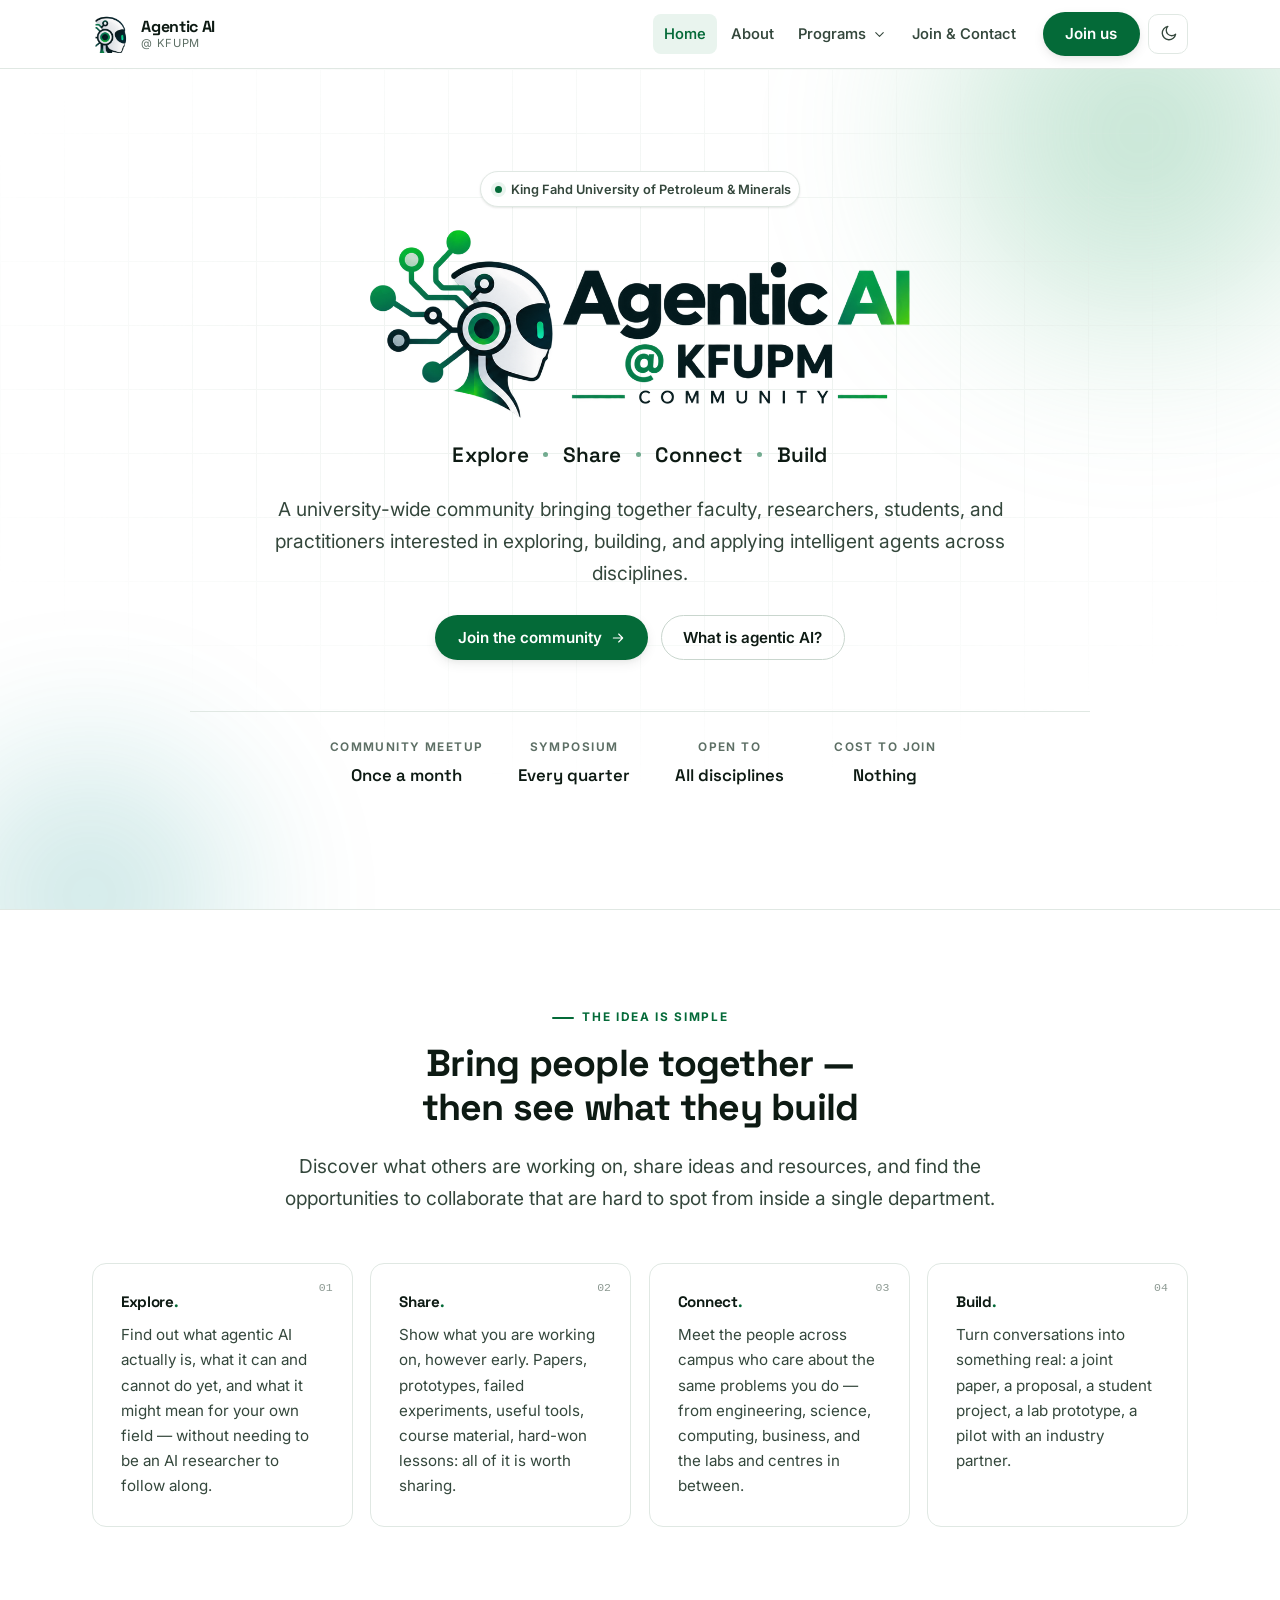
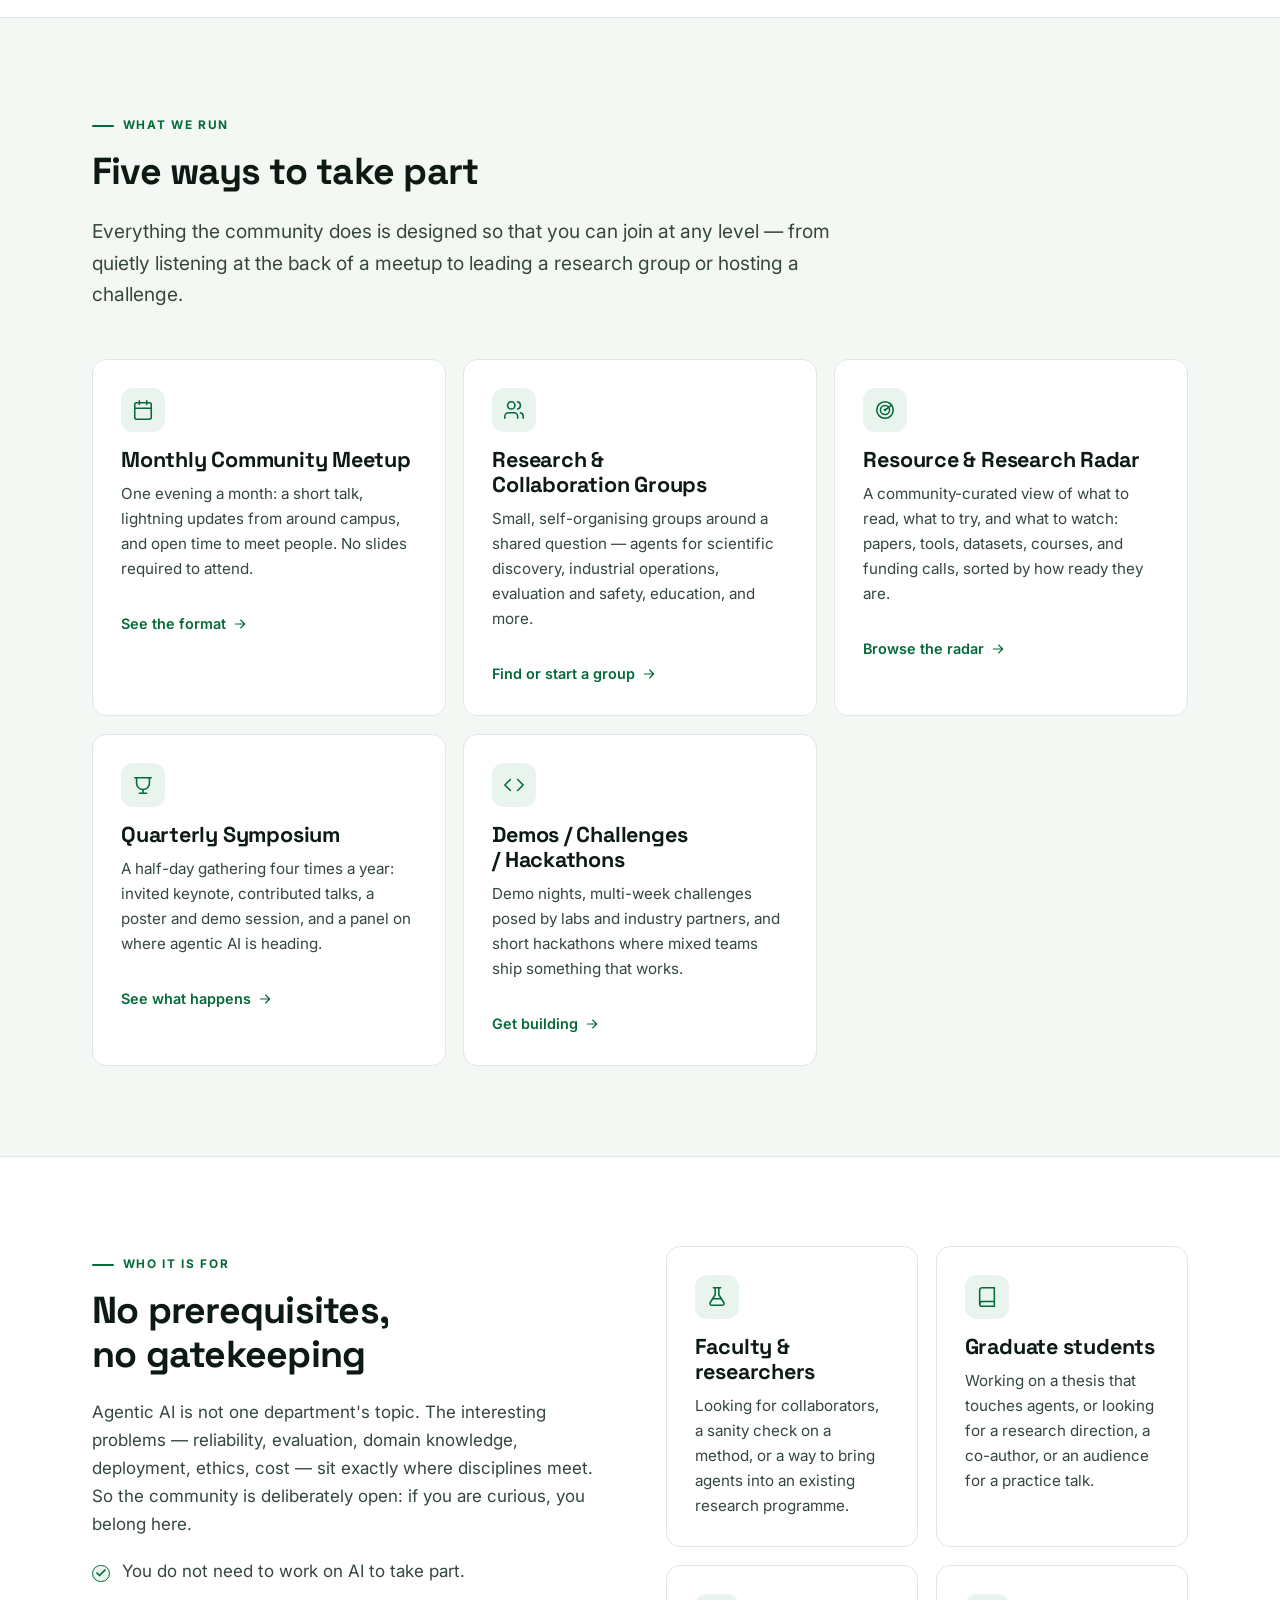
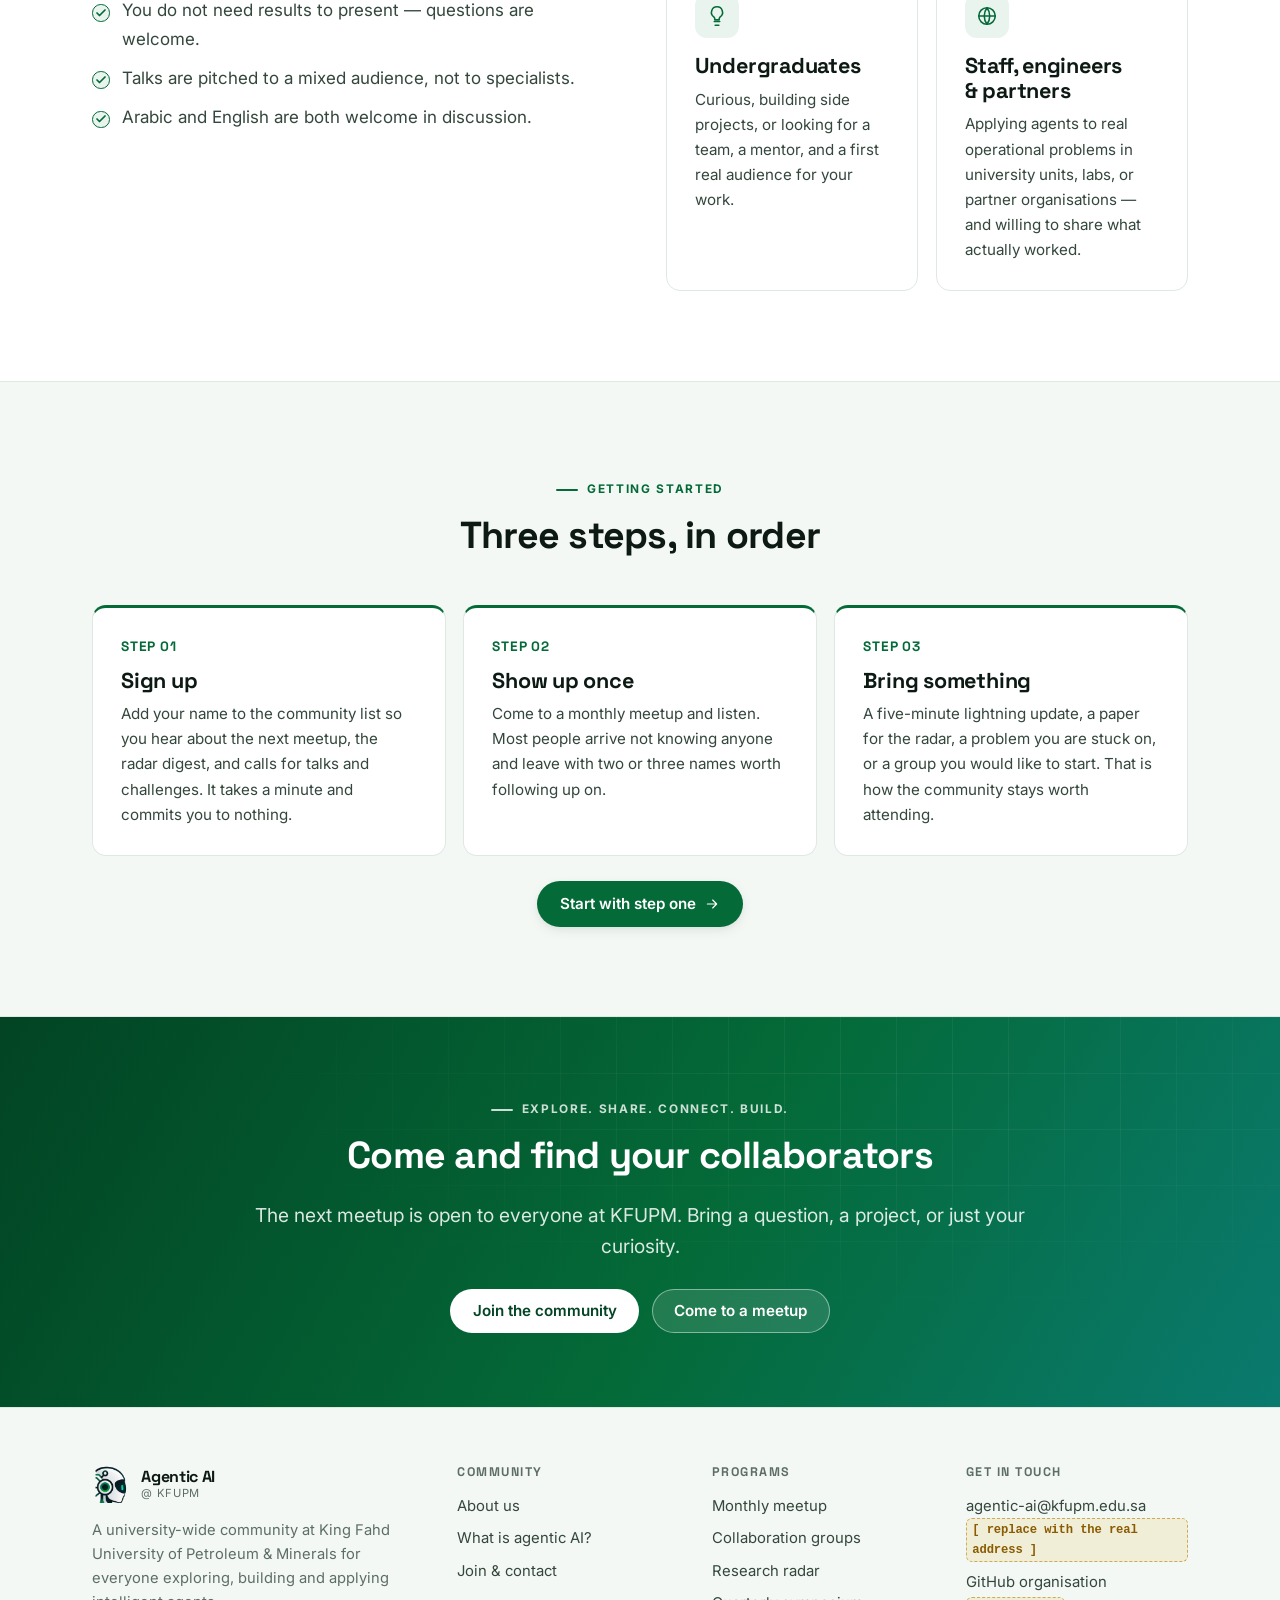
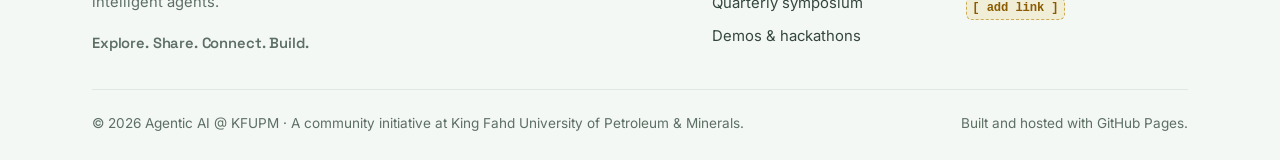
==== commit b26ad3db: "update" ====
--- a/index.html
+++ b/index.html
@@ -65,7 +65,7 @@
       <div class="hero__grid-bg" aria-hidden="true"></div>
       <div class="wrap">
         <div class="hero__inner">
-          <p class="hero__badge"><span class="dot" aria-hidden="true"></span> King Fahd University of Petroleum &amp; Minerals <span class="tag">University-wide</span></p>
+          <p class="hero__badge"><span class="dot" aria-hidden="true"></span> King Fahd University of Petroleum &amp; Minerals</p>
           <h1 class="hero__logo">
             <img class="logo-light" src="assets/img/logo.png" alt="Agentic AI @ KFUPM Community" width="1000" height="349">
             <img class="logo-dark" src="assets/img/logo-dark.png" alt="" width="1000" height="349" aria-hidden="true">
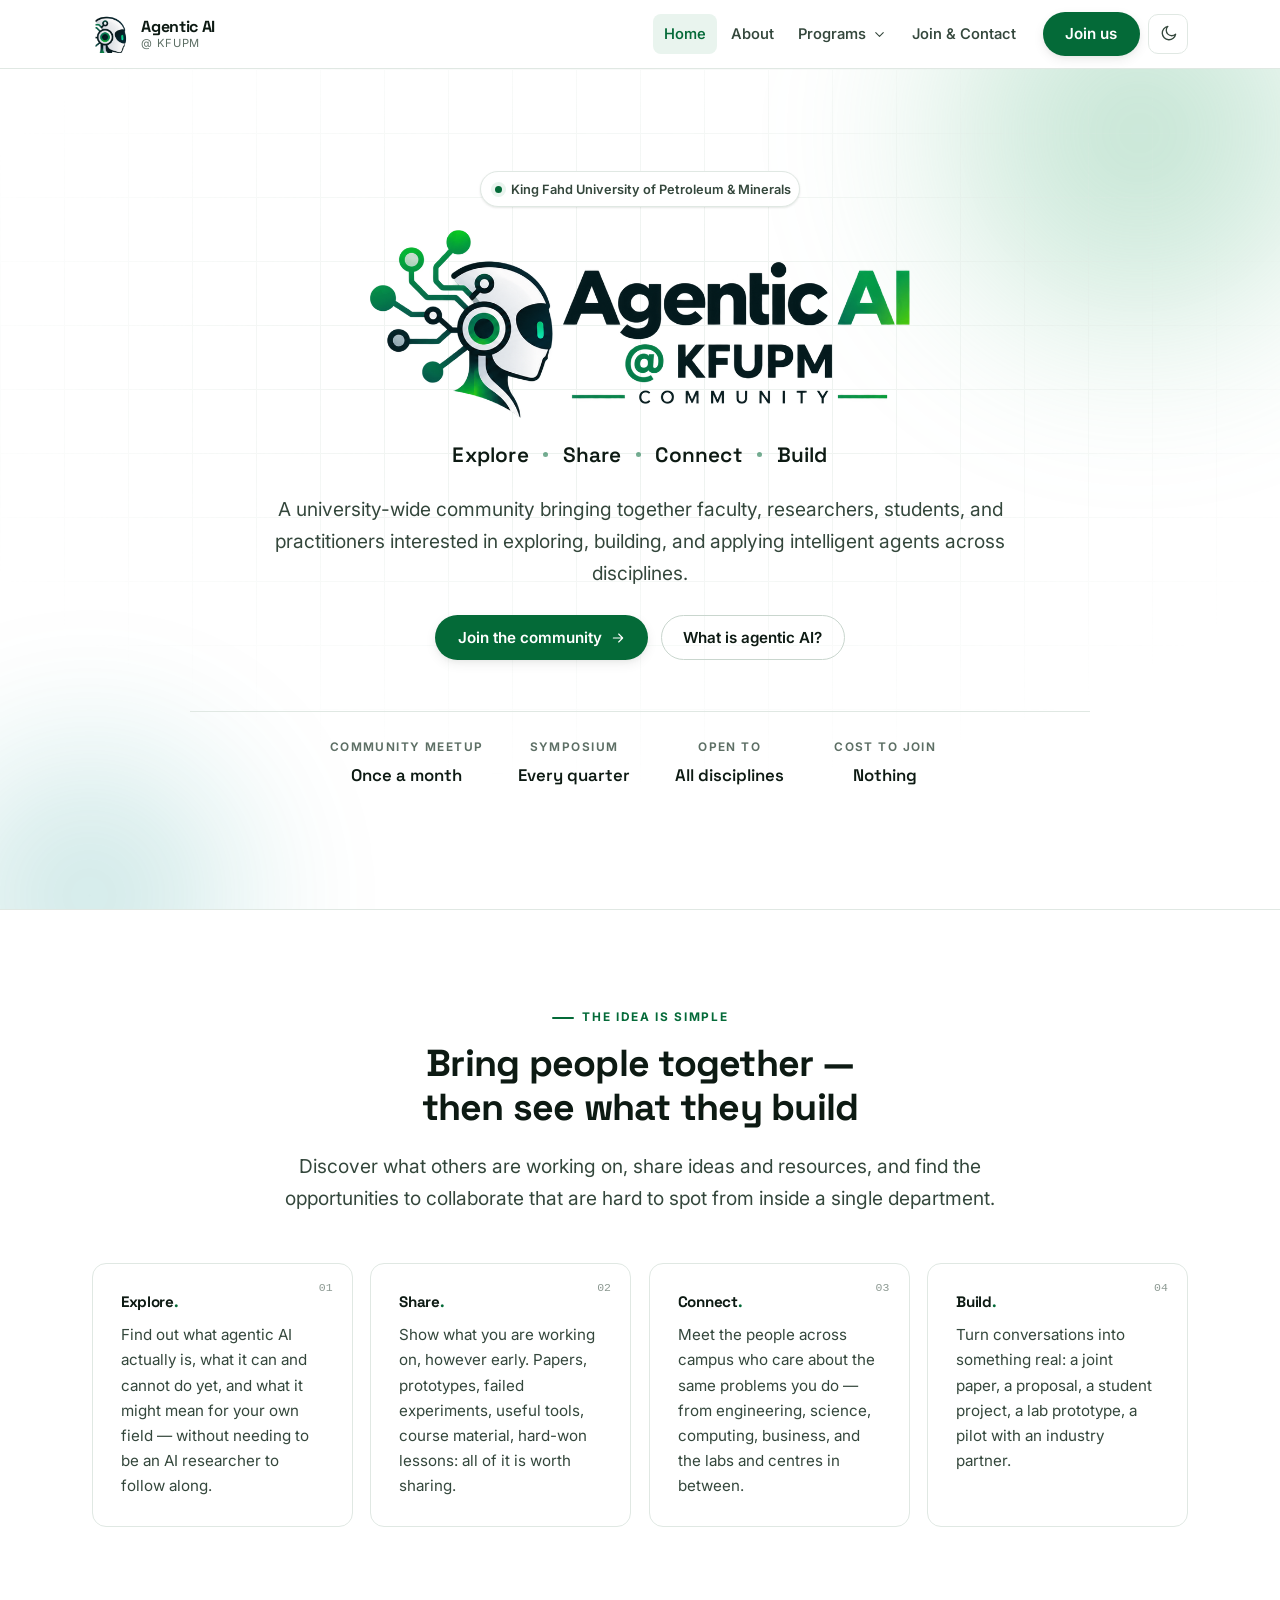
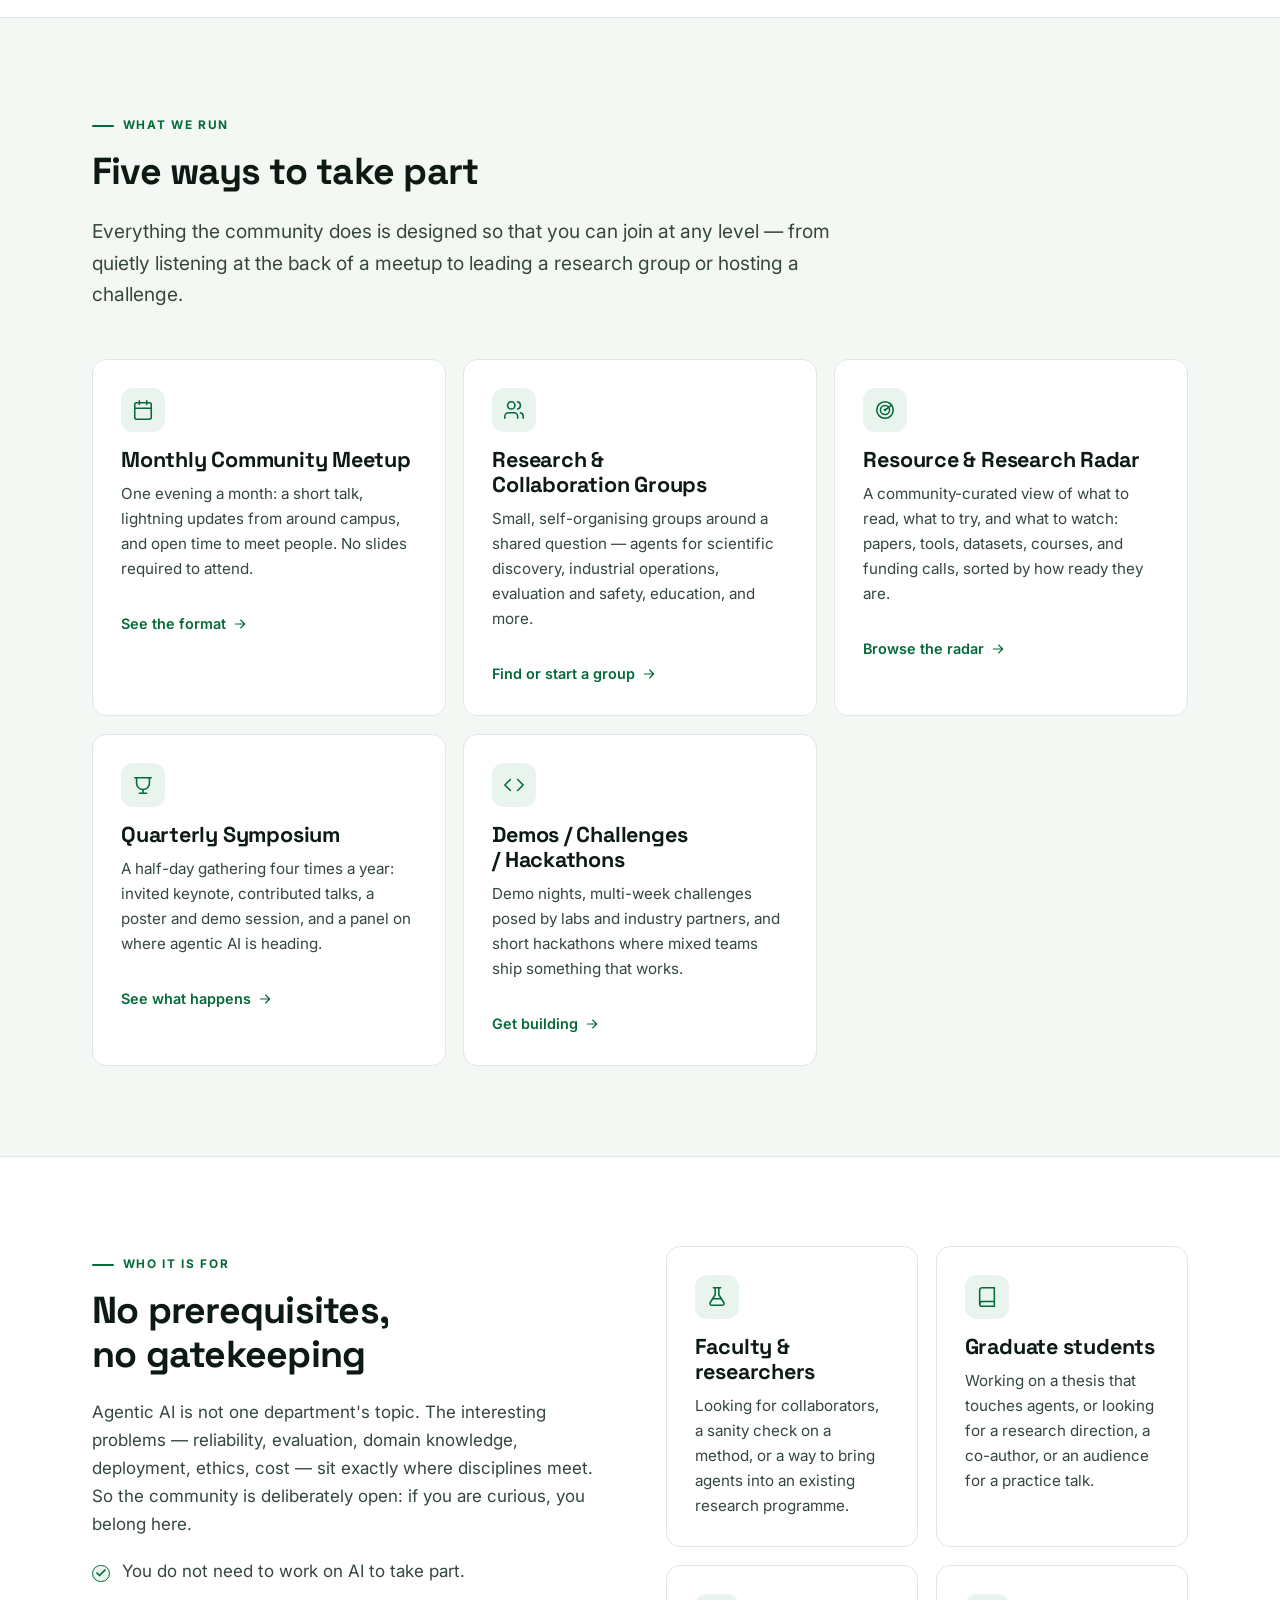
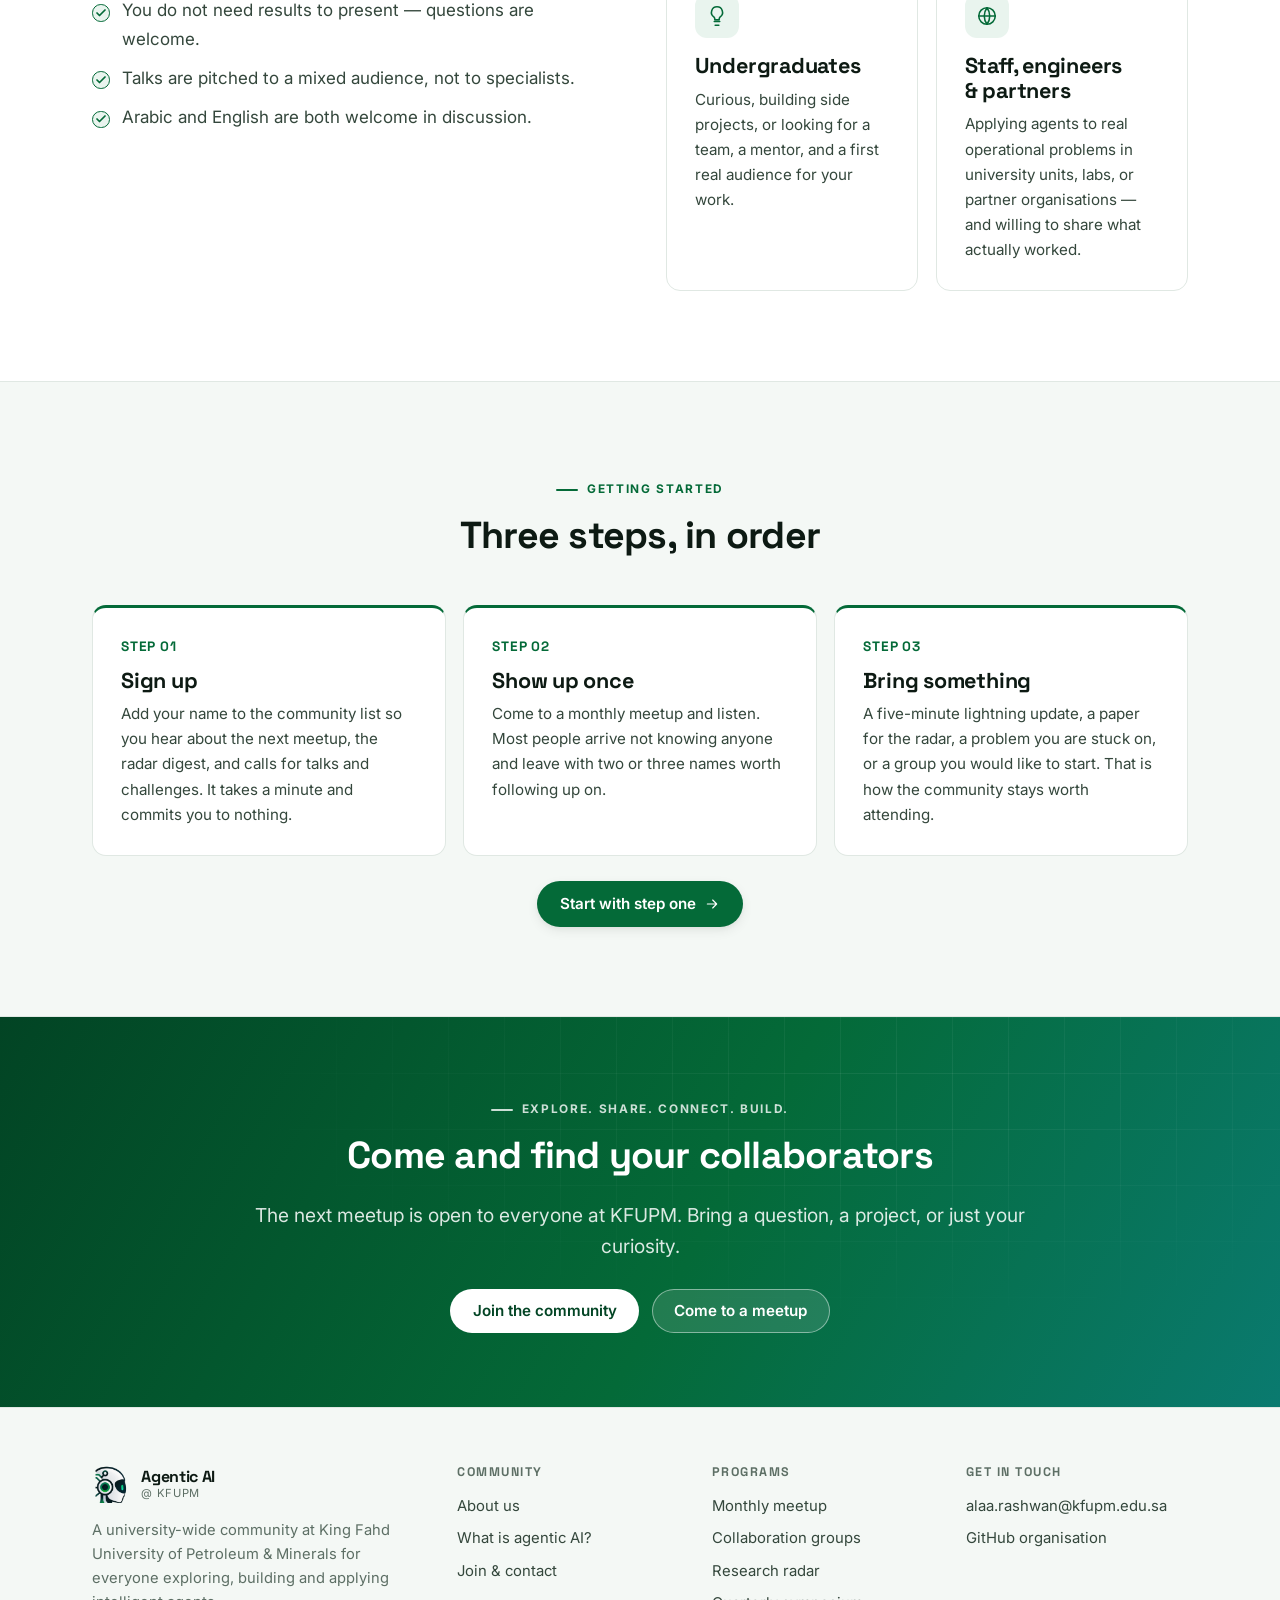
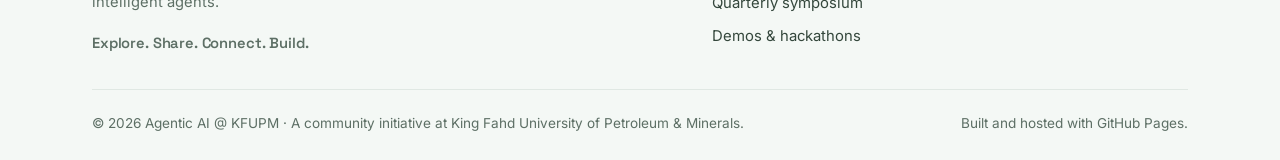
==== commit 6efedf39: "update" ====
--- a/index.html
+++ b/index.html
@@ -78,7 +78,7 @@
             interested in exploring, building, and applying intelligent agents across disciplines.
           </p>
           <div class="btn-row mt-md">
-            <a class="btn btn--primary" href="join.html">Join the community <svg xmlns="http://www.w3.org/2000/svg" width="16" height="16" viewBox="0 0 24 24" fill="none" stroke="currentColor" stroke-width="1.7" stroke-linecap="round" stroke-linejoin="round" aria-hidden="true"><path d="M5 12h14M13 6l6 6-6 6"/></svg></a>
+            <a class="btn btn--primary" href="https://forms.cloud.microsoft/r/qfsNFPrv7t">Join the community <svg xmlns="http://www.w3.org/2000/svg" width="16" height="16" viewBox="0 0 24 24" fill="none" stroke="currentColor" stroke-width="1.7" stroke-linecap="round" stroke-linejoin="round" aria-hidden="true"><path d="M5 12h14M13 6l6 6-6 6"/></svg></a>
             <a class="btn btn--ghost" href="about.html#what-is-agentic-ai">What is agentic AI?</a>
           </div>
           <dl class="hero__meta">
@@ -210,8 +210,8 @@
         <div class="footer__col">
           <h4>Get in touch</h4>
           <ul>
-            <li><a href="mailto:agentic-ai@kfupm.edu.sa">agentic-ai@kfupm.edu.sa</a><br><span class="ph">[ replace with the real address ]</span></li>
-            <li><a href="https://github.com/">GitHub organisation</a> <span class="ph">[ add link ]</span></li>
+            <li><a href="mailto:alaa.rashwan@kfupm.edu.sa">alaa.rashwan@kfupm.edu.sa</a></li>
+            <li><a href="https://github.com/agenticaikfupm">GitHub organisation</a></li>
           </ul>
         </div>
       </div>
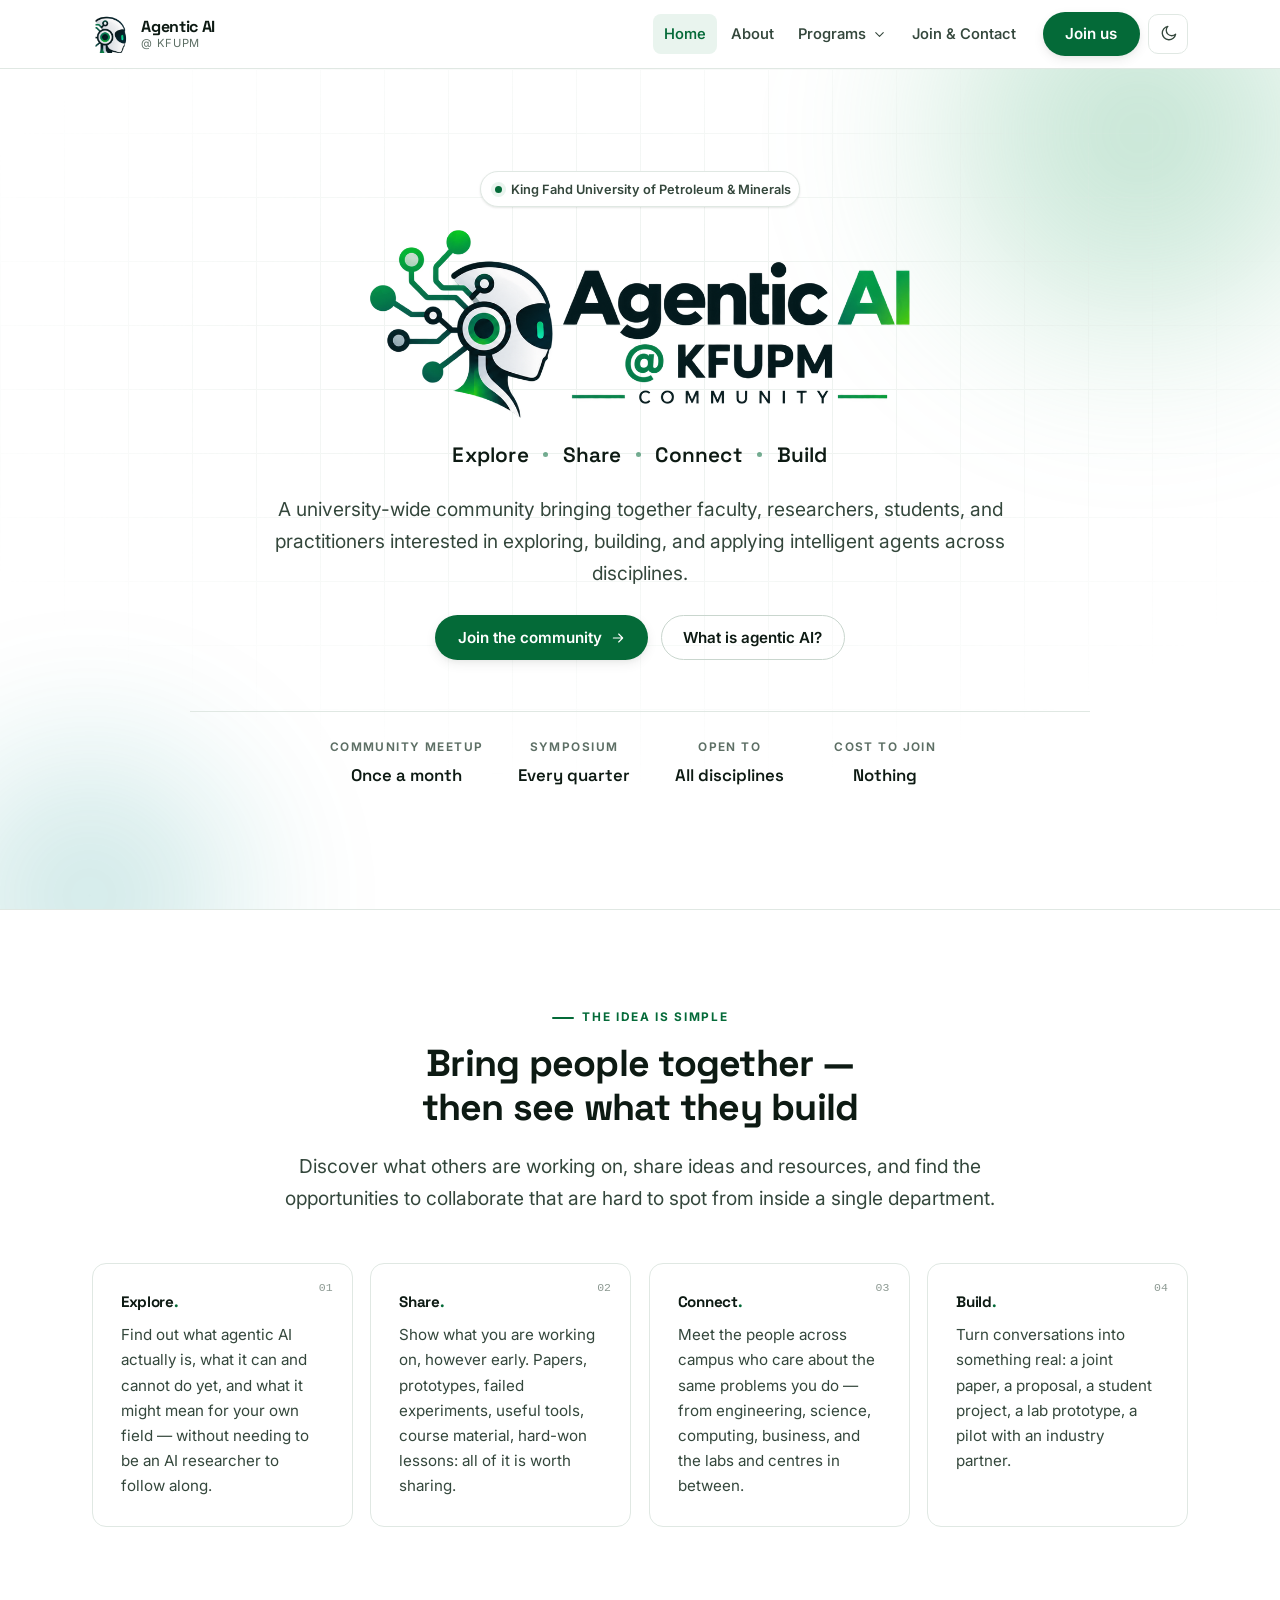
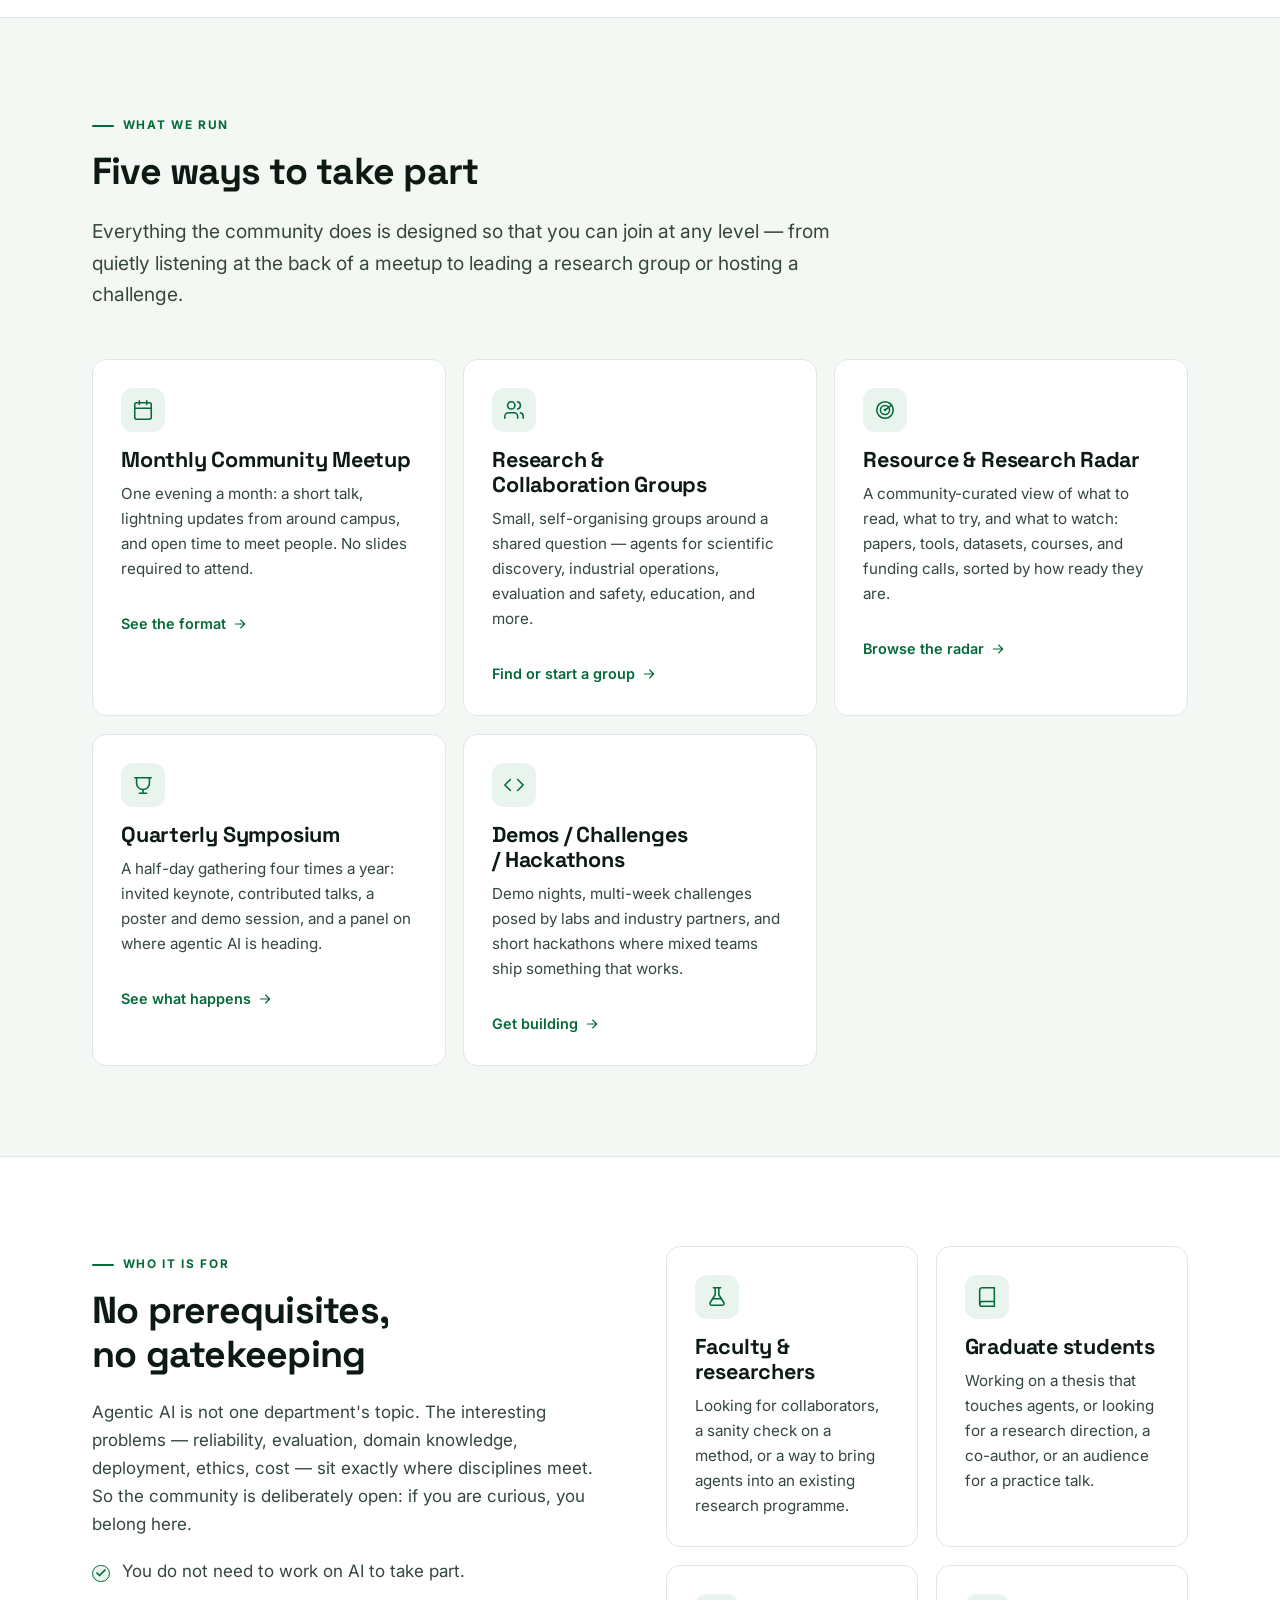
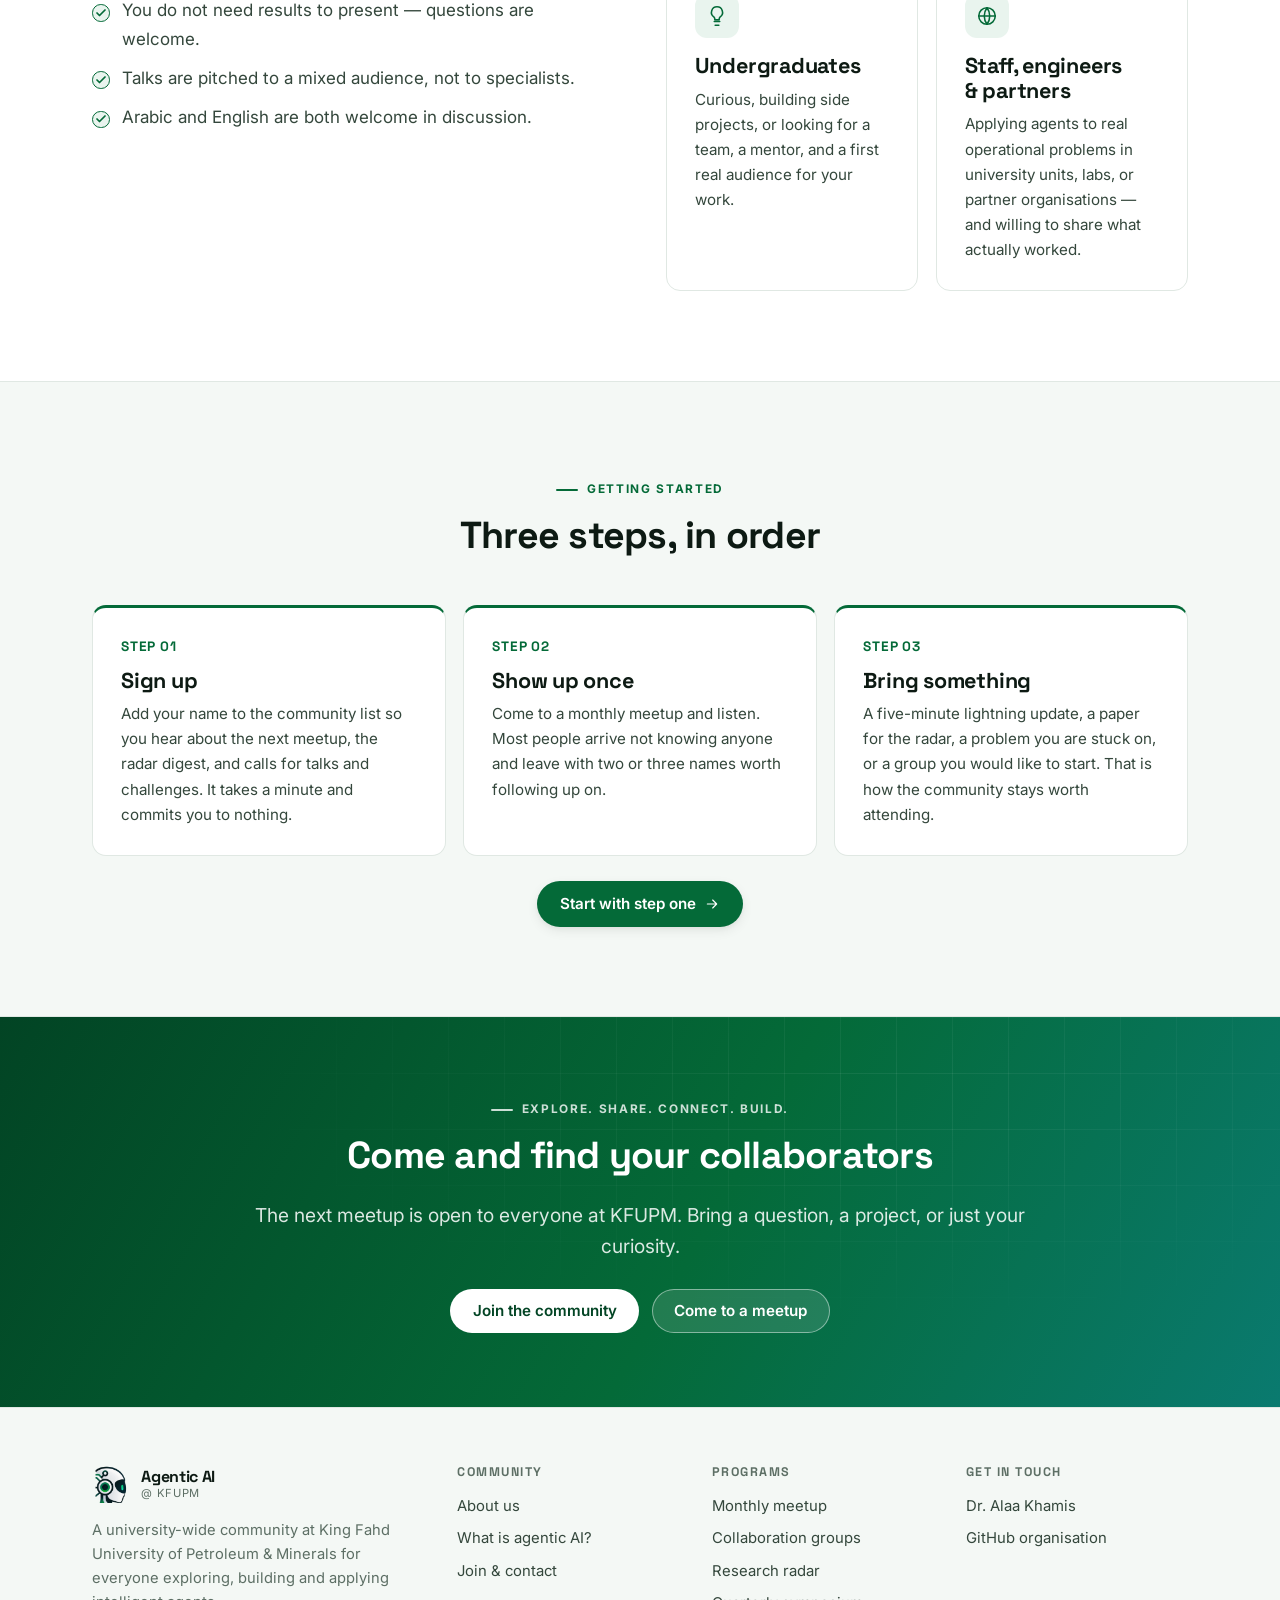
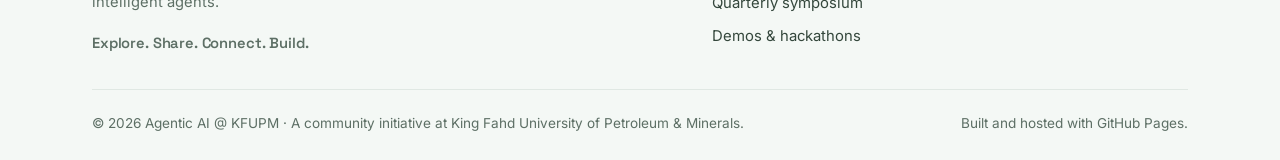
==== commit 9d38b29d: "update" ====
--- a/index.html
+++ b/index.html
@@ -210,7 +210,7 @@
         <div class="footer__col">
           <h4>Get in touch</h4>
           <ul>
-            <li><a href="mailto:alaa.rashwan@kfupm.edu.sa">alaa.rashwan@kfupm.edu.sa</a></li>
+            <li><a href="mailto:alaa.rashwan@kfupm.edu.sa">Dr. Alaa Khamis</a></li>
             <li><a href="https://github.com/agenticaikfupm">GitHub organisation</a></li>
           </ul>
         </div>
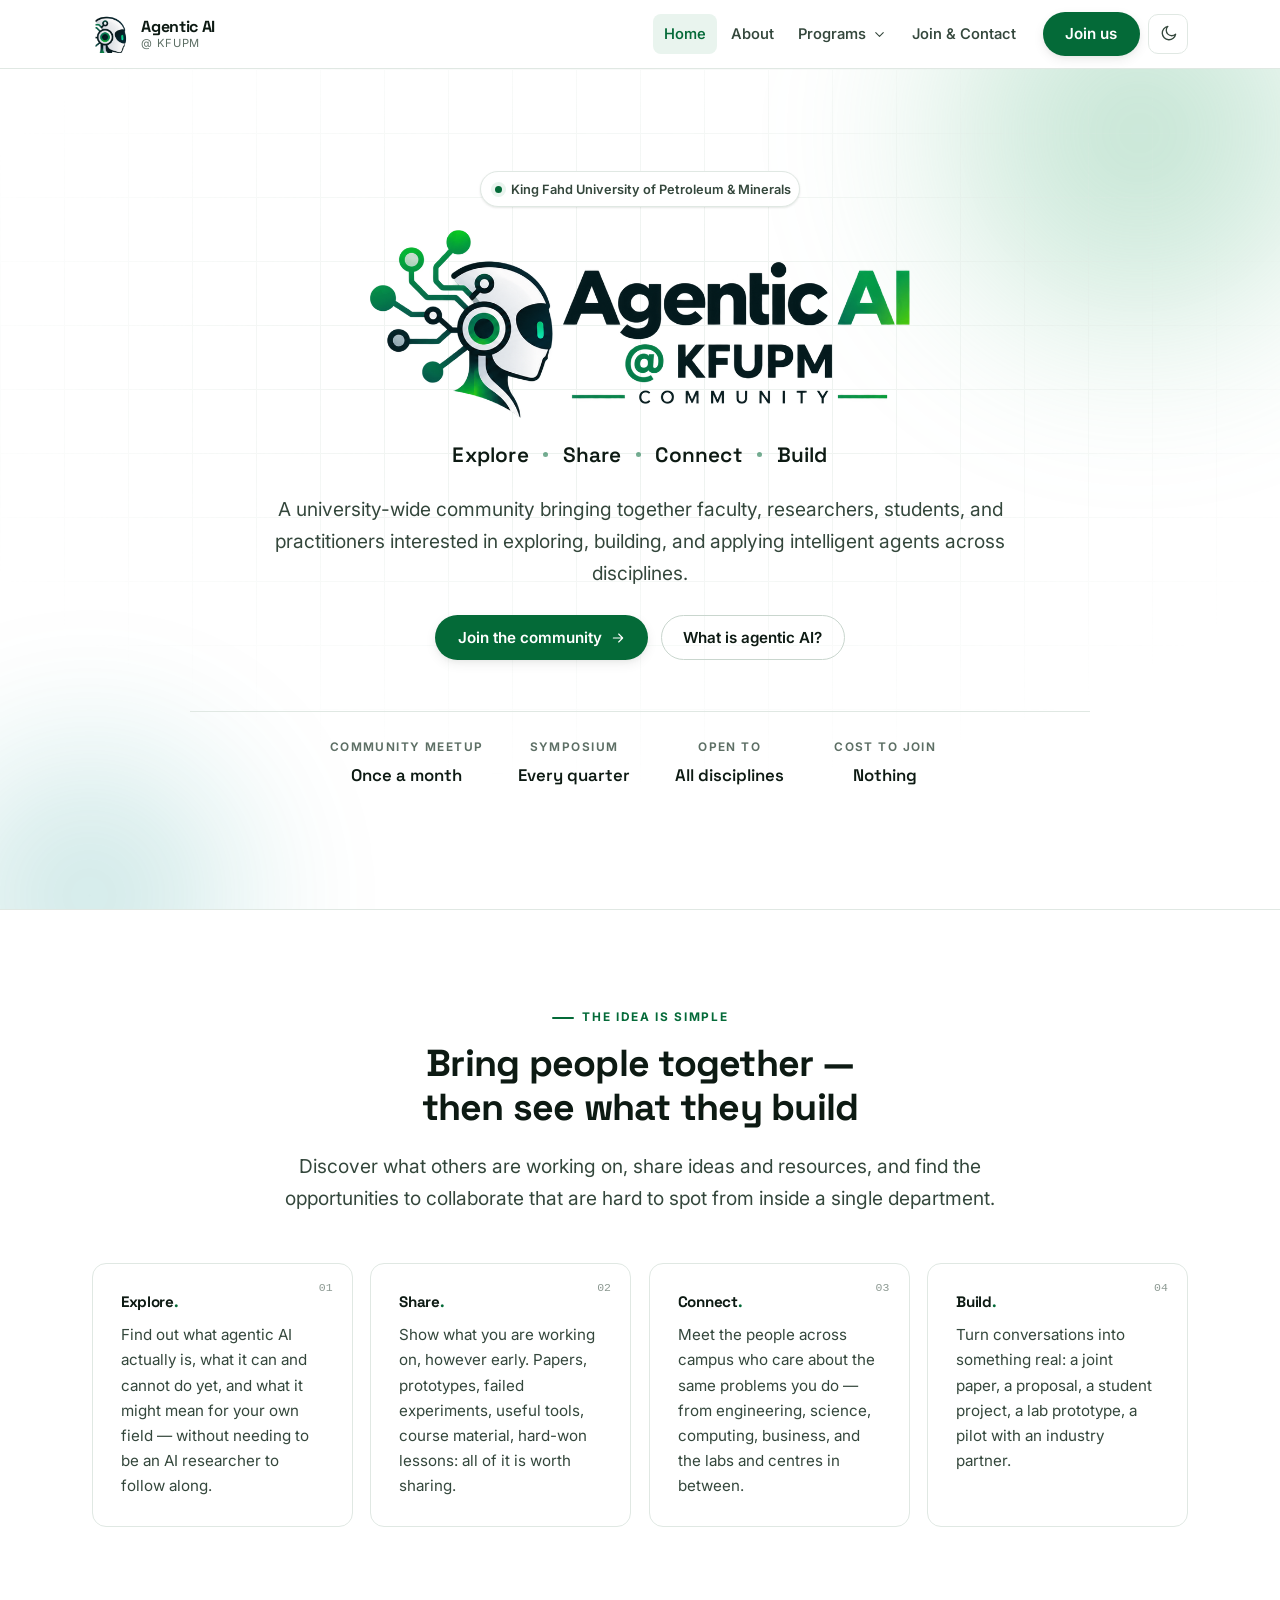
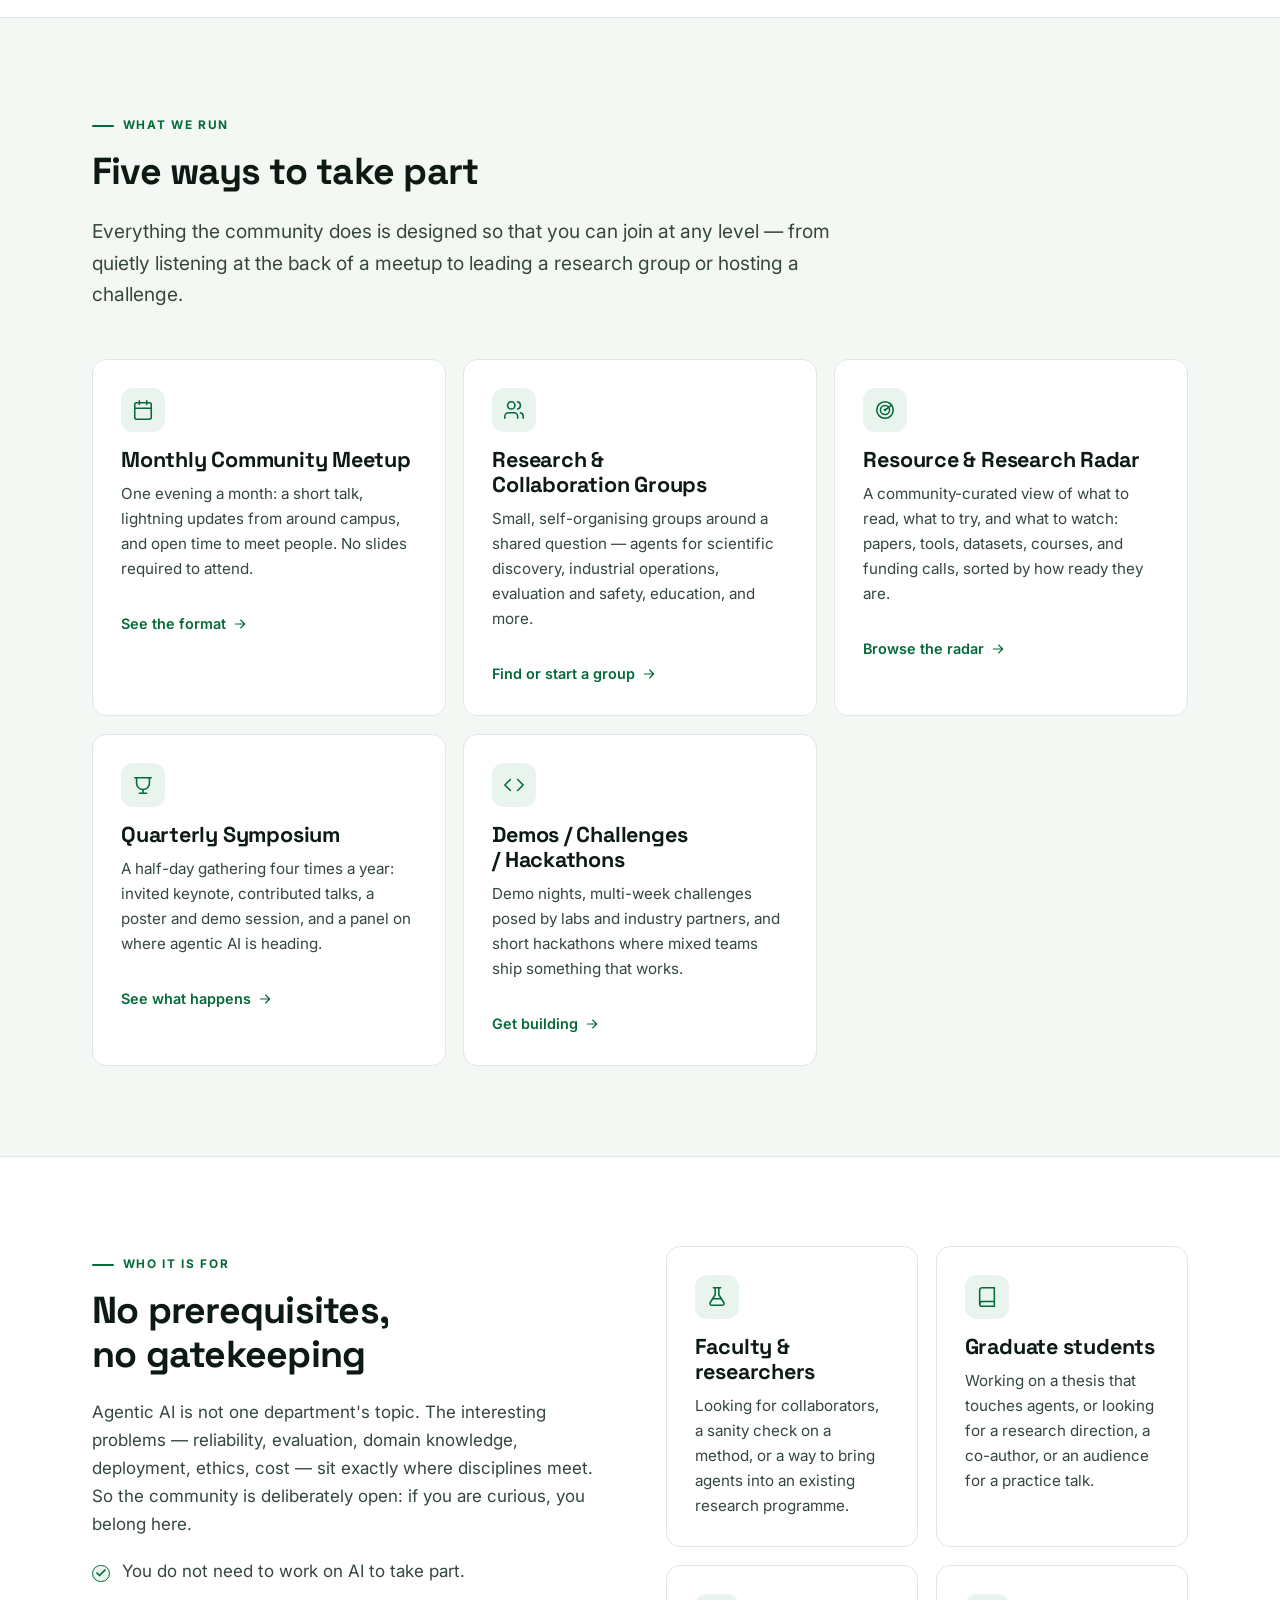
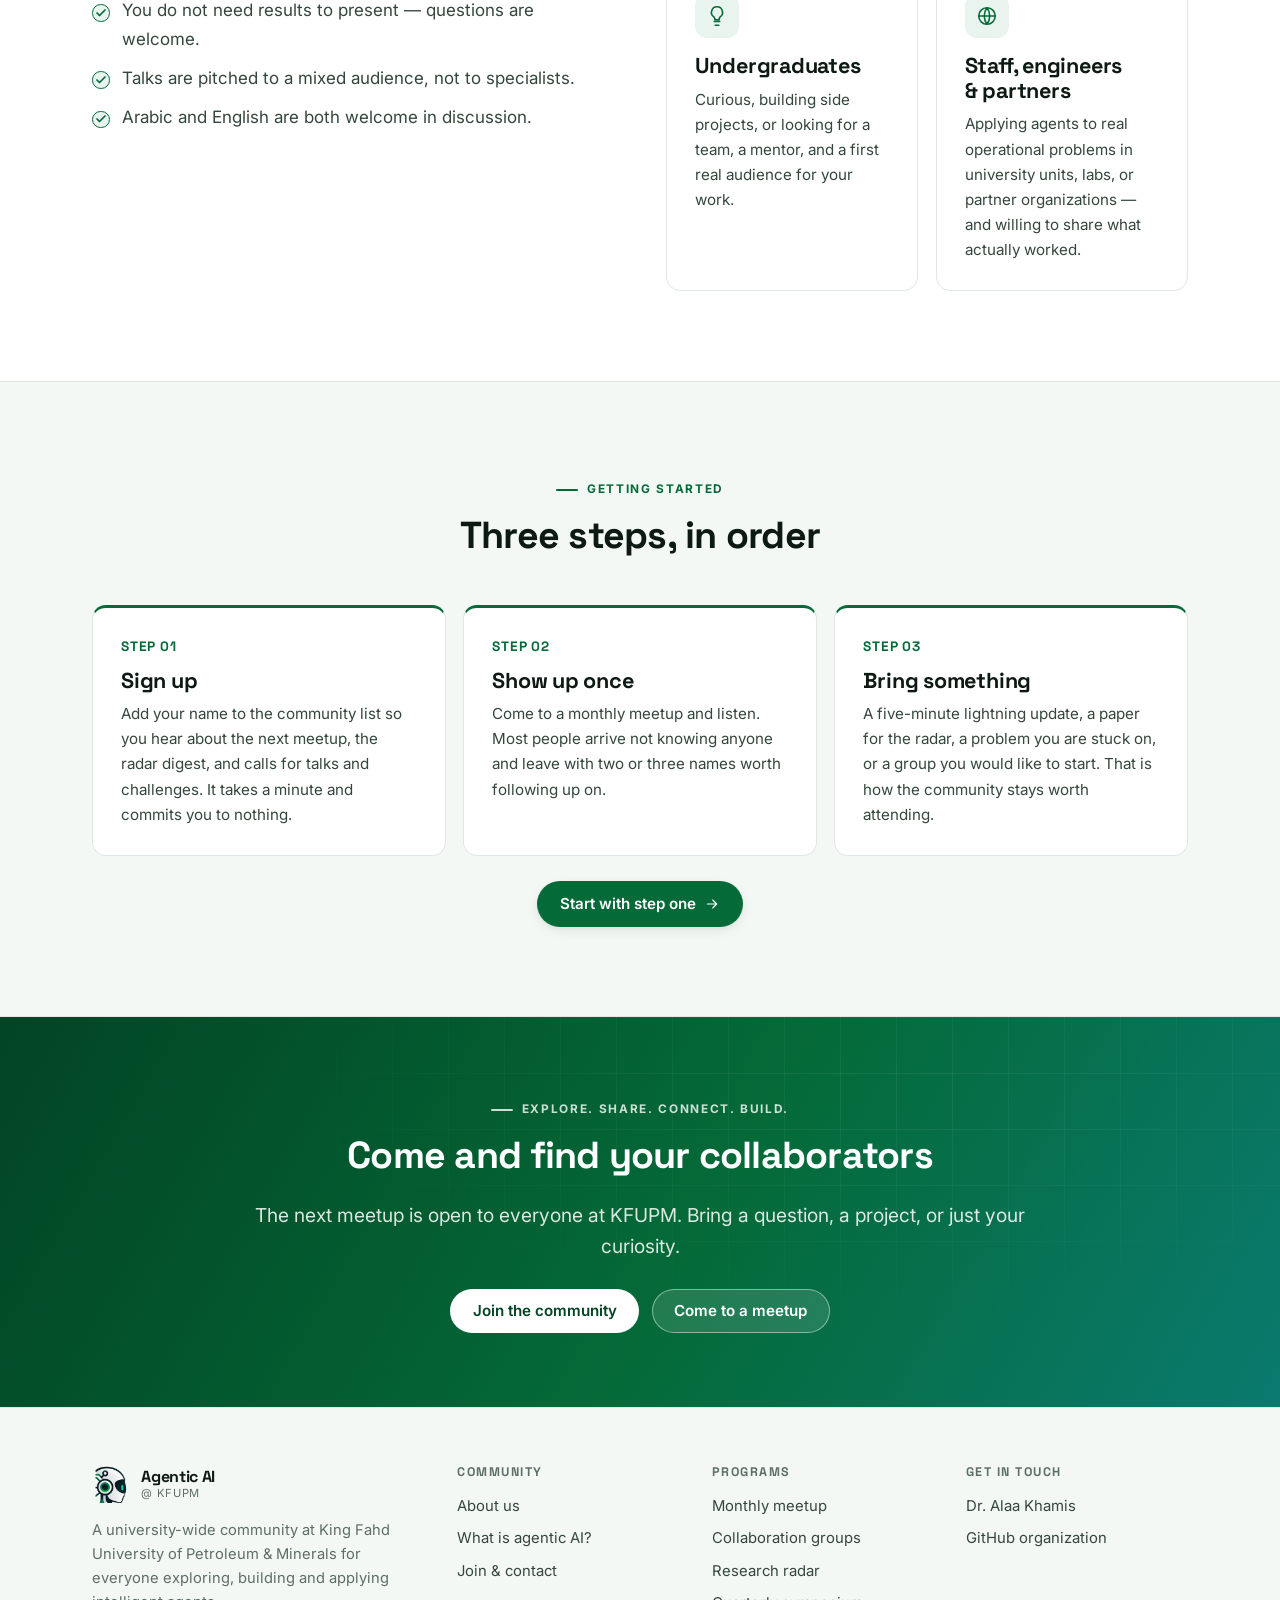
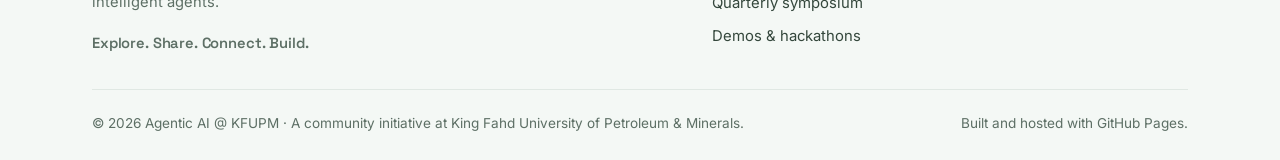
==== commit 535ad300: "update" ====
--- a/index.html
+++ b/index.html
@@ -131,7 +131,7 @@
               <li>Arabic and English are both welcome in discussion.</li>
             </ul>
           </div>
-          <div class="grid grid--4"><div class="card card--hover reveal"><div class="card__icon"><svg xmlns="http://www.w3.org/2000/svg" width="22" height="22" viewBox="0 0 24 24" fill="none" stroke="currentColor" stroke-width="1.7" stroke-linecap="round" stroke-linejoin="round" aria-hidden="true"><path d="M10 2v7.5L4.6 18A2 2 0 0 0 6.3 21h11.4a2 2 0 0 0 1.7-3L14 9.5V2"/><path d="M8 2h8M7.5 14h9"/></svg></div><h3>Faculty &amp; researchers</h3><p>Looking for collaborators, a sanity check on a method, or a way to bring agents into an existing research programme.</p></div><div class="card card--hover reveal"><div class="card__icon"><svg xmlns="http://www.w3.org/2000/svg" width="22" height="22" viewBox="0 0 24 24" fill="none" stroke="currentColor" stroke-width="1.7" stroke-linecap="round" stroke-linejoin="round" aria-hidden="true"><path d="M4 19.5A2.5 2.5 0 0 1 6.5 17H20"/><path d="M6.5 2H20v20H6.5A2.5 2.5 0 0 1 4 19.5v-15A2.5 2.5 0 0 1 6.5 2Z"/></svg></div><h3>Graduate students</h3><p>Working on a thesis that touches agents, or looking for a research direction, a co-author, or an audience for a practice talk.</p></div><div class="card card--hover reveal"><div class="card__icon"><svg xmlns="http://www.w3.org/2000/svg" width="22" height="22" viewBox="0 0 24 24" fill="none" stroke="currentColor" stroke-width="1.7" stroke-linecap="round" stroke-linejoin="round" aria-hidden="true"><path d="M9 18h6M10 22h4M12 2a6 6 0 0 0-3.5 10.9c.6.5.9 1 1 1.7l.1 1.4h4.8l.1-1.4c.1-.7.4-1.2 1-1.7A6 6 0 0 0 12 2Z"/></svg></div><h3>Undergraduates</h3><p>Curious, building side projects, or looking for a team, a mentor, and a first real audience for your work.</p></div><div class="card card--hover reveal"><div class="card__icon"><svg xmlns="http://www.w3.org/2000/svg" width="22" height="22" viewBox="0 0 24 24" fill="none" stroke="currentColor" stroke-width="1.7" stroke-linecap="round" stroke-linejoin="round" aria-hidden="true"><circle cx="12" cy="12" r="9"/><path d="M3 12h18M12 3a15 15 0 0 1 0 18 15 15 0 0 1 0-18Z"/></svg></div><h3>Staff, engineers &amp; partners</h3><p>Applying agents to real operational problems in university units, labs, or partner organisations &mdash; and willing to share what actually worked.</p></div></div>
+          <div class="grid grid--4"><div class="card card--hover reveal"><div class="card__icon"><svg xmlns="http://www.w3.org/2000/svg" width="22" height="22" viewBox="0 0 24 24" fill="none" stroke="currentColor" stroke-width="1.7" stroke-linecap="round" stroke-linejoin="round" aria-hidden="true"><path d="M10 2v7.5L4.6 18A2 2 0 0 0 6.3 21h11.4a2 2 0 0 0 1.7-3L14 9.5V2"/><path d="M8 2h8M7.5 14h9"/></svg></div><h3>Faculty &amp; researchers</h3><p>Looking for collaborators, a sanity check on a method, or a way to bring agents into an existing research programme.</p></div><div class="card card--hover reveal"><div class="card__icon"><svg xmlns="http://www.w3.org/2000/svg" width="22" height="22" viewBox="0 0 24 24" fill="none" stroke="currentColor" stroke-width="1.7" stroke-linecap="round" stroke-linejoin="round" aria-hidden="true"><path d="M4 19.5A2.5 2.5 0 0 1 6.5 17H20"/><path d="M6.5 2H20v20H6.5A2.5 2.5 0 0 1 4 19.5v-15A2.5 2.5 0 0 1 6.5 2Z"/></svg></div><h3>Graduate students</h3><p>Working on a thesis that touches agents, or looking for a research direction, a co-author, or an audience for a practice talk.</p></div><div class="card card--hover reveal"><div class="card__icon"><svg xmlns="http://www.w3.org/2000/svg" width="22" height="22" viewBox="0 0 24 24" fill="none" stroke="currentColor" stroke-width="1.7" stroke-linecap="round" stroke-linejoin="round" aria-hidden="true"><path d="M9 18h6M10 22h4M12 2a6 6 0 0 0-3.5 10.9c.6.5.9 1 1 1.7l.1 1.4h4.8l.1-1.4c.1-.7.4-1.2 1-1.7A6 6 0 0 0 12 2Z"/></svg></div><h3>Undergraduates</h3><p>Curious, building side projects, or looking for a team, a mentor, and a first real audience for your work.</p></div><div class="card card--hover reveal"><div class="card__icon"><svg xmlns="http://www.w3.org/2000/svg" width="22" height="22" viewBox="0 0 24 24" fill="none" stroke="currentColor" stroke-width="1.7" stroke-linecap="round" stroke-linejoin="round" aria-hidden="true"><circle cx="12" cy="12" r="9"/><path d="M3 12h18M12 3a15 15 0 0 1 0 18 15 15 0 0 1 0-18Z"/></svg></div><h3>Staff, engineers &amp; partners</h3><p>Applying agents to real operational problems in university units, labs, or partner organizations &mdash; and willing to share what actually worked.</p></div></div>
         </div>
       </div>
     </section>
@@ -211,7 +211,7 @@
           <h4>Get in touch</h4>
           <ul>
             <li><a href="mailto:alaa.rashwan@kfupm.edu.sa">Dr. Alaa Khamis</a></li>
-            <li><a href="https://github.com/agenticaikfupm">GitHub organisation</a></li>
+            <li><a href="https://github.com/agenticaikfupm">GitHub organization</a></li>
           </ul>
         </div>
       </div>
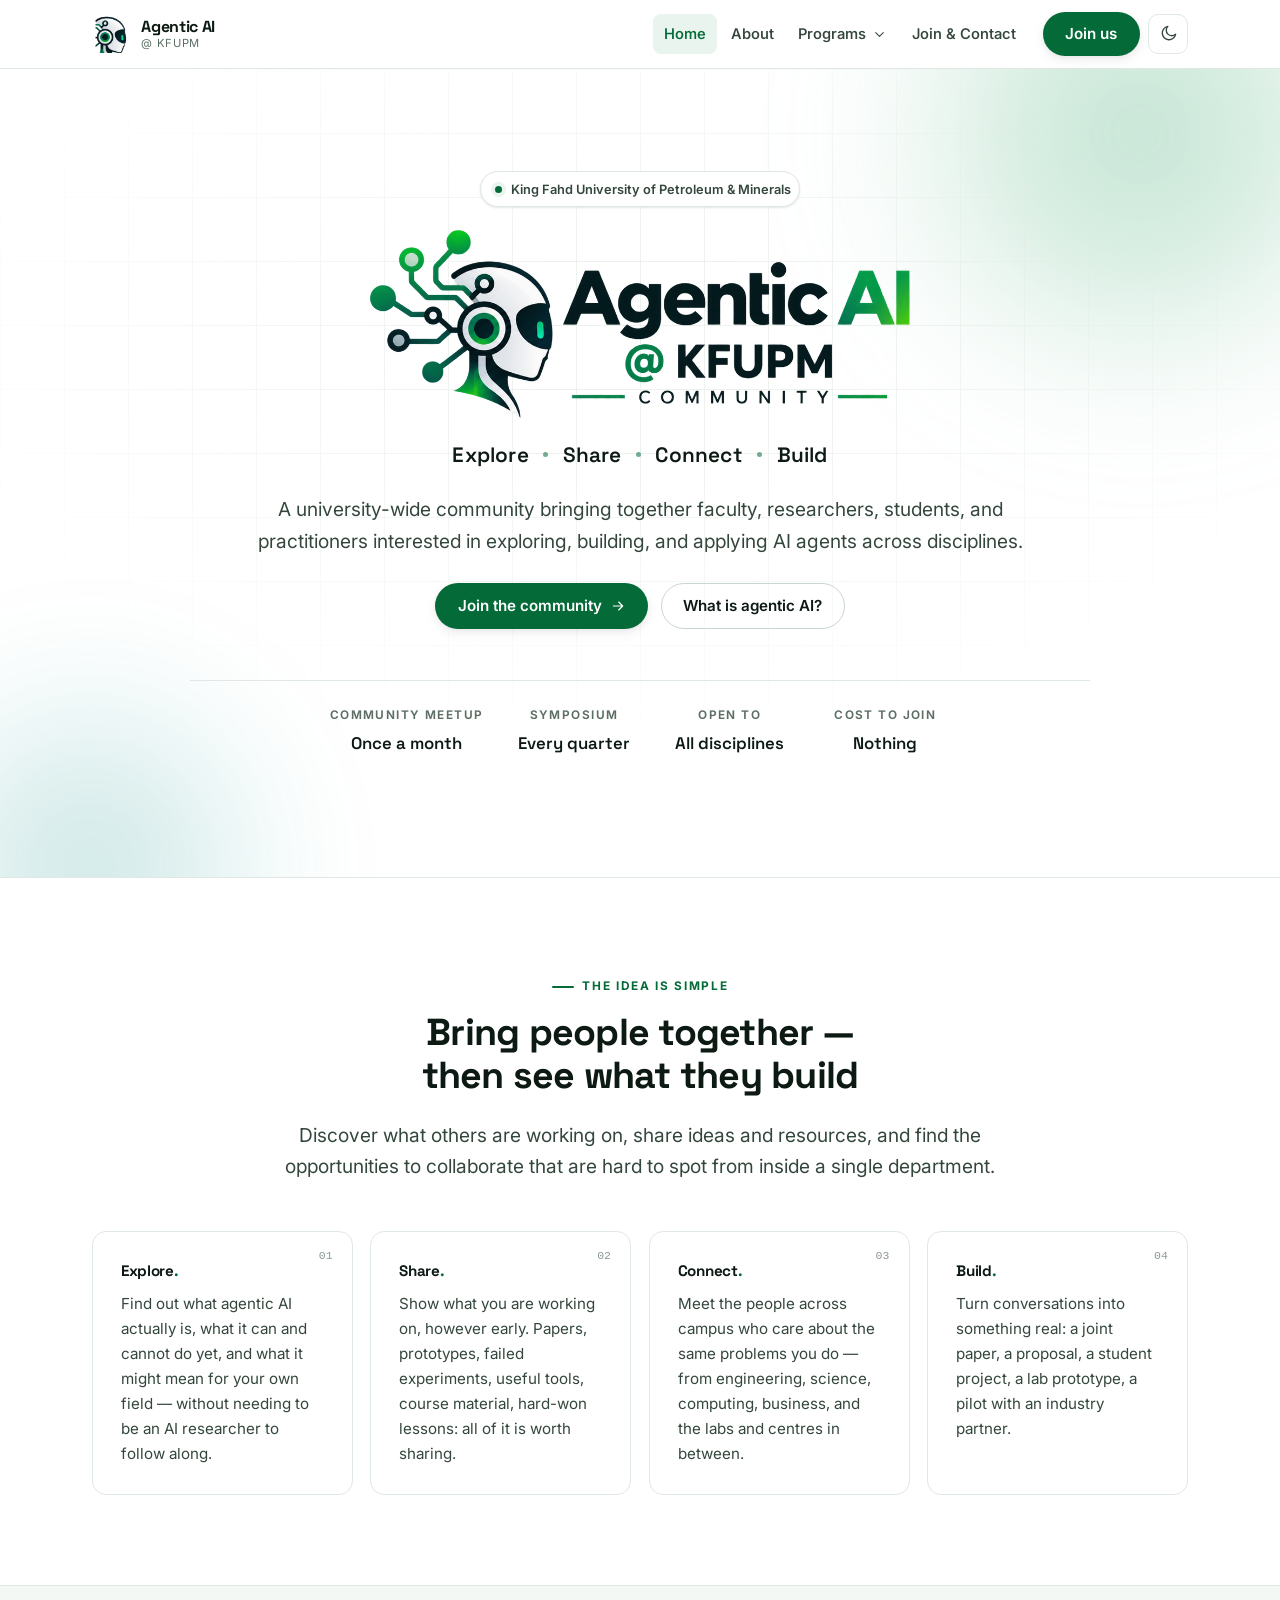
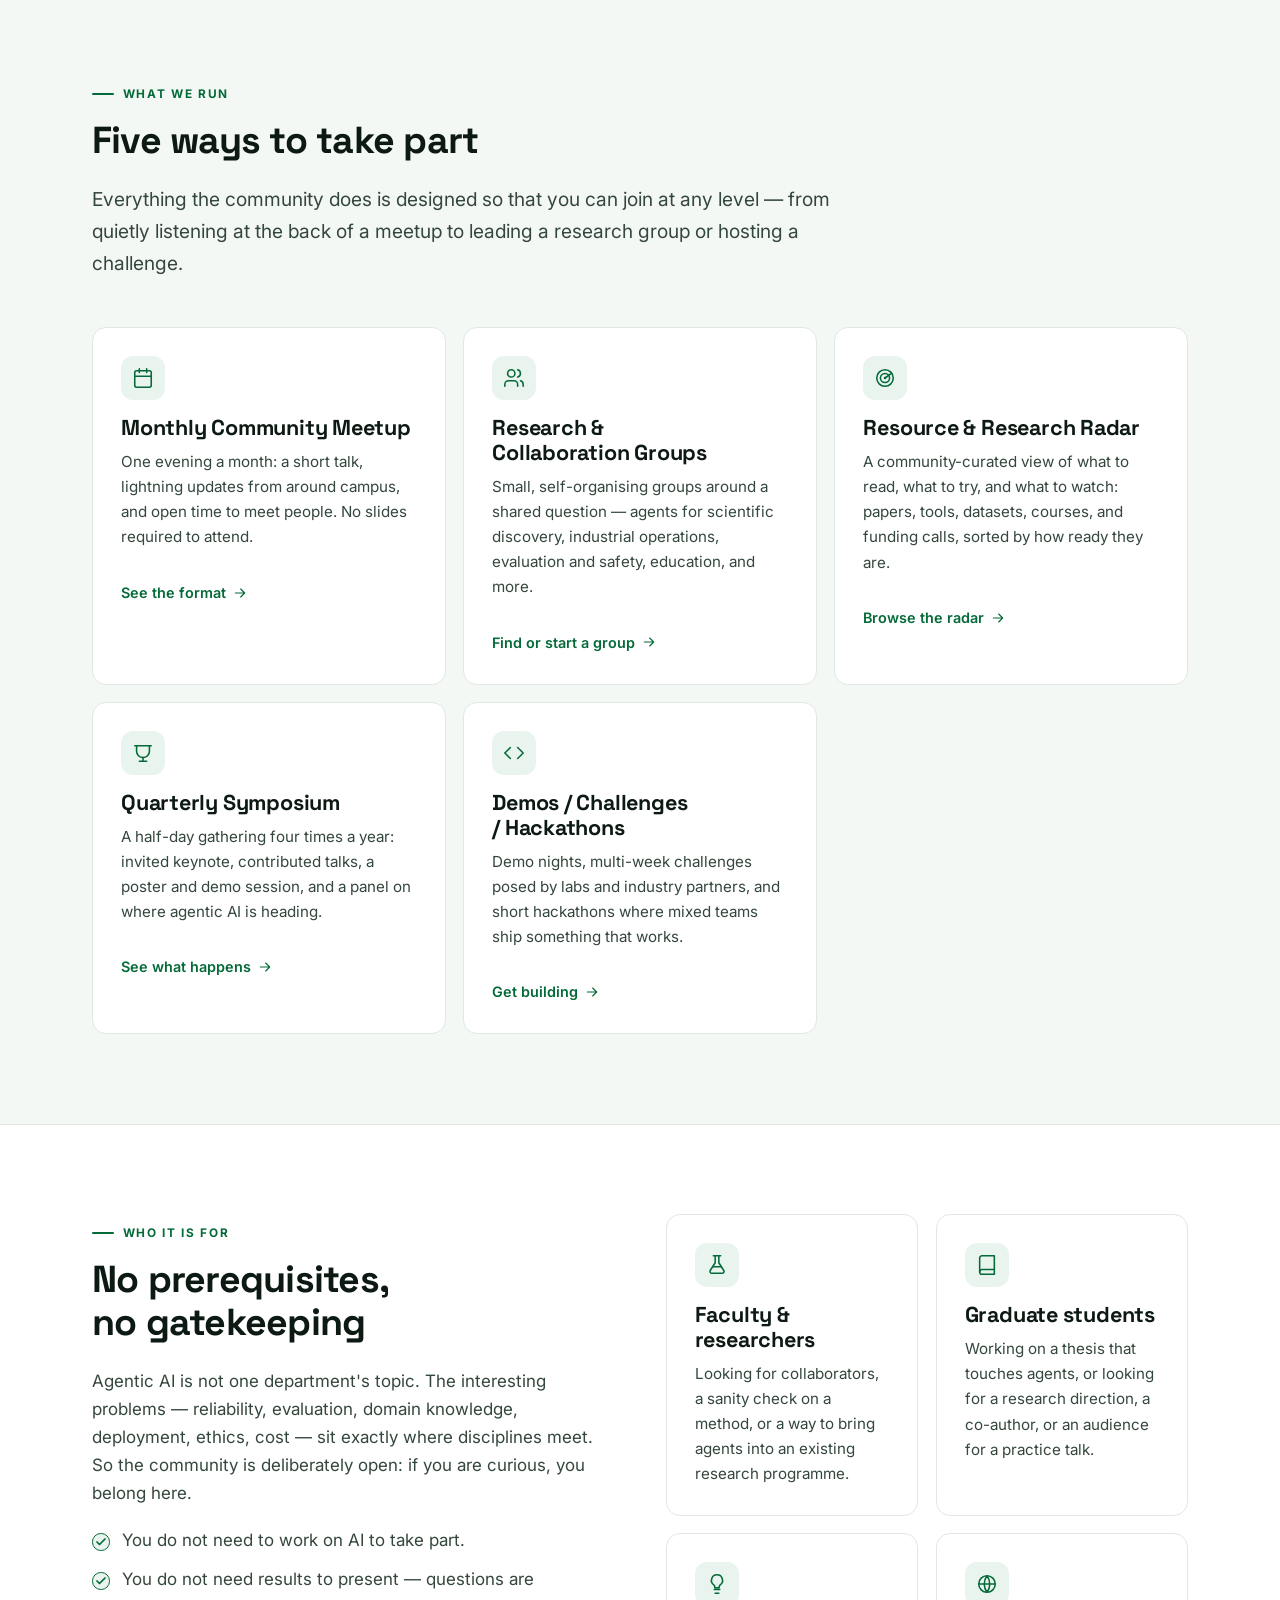
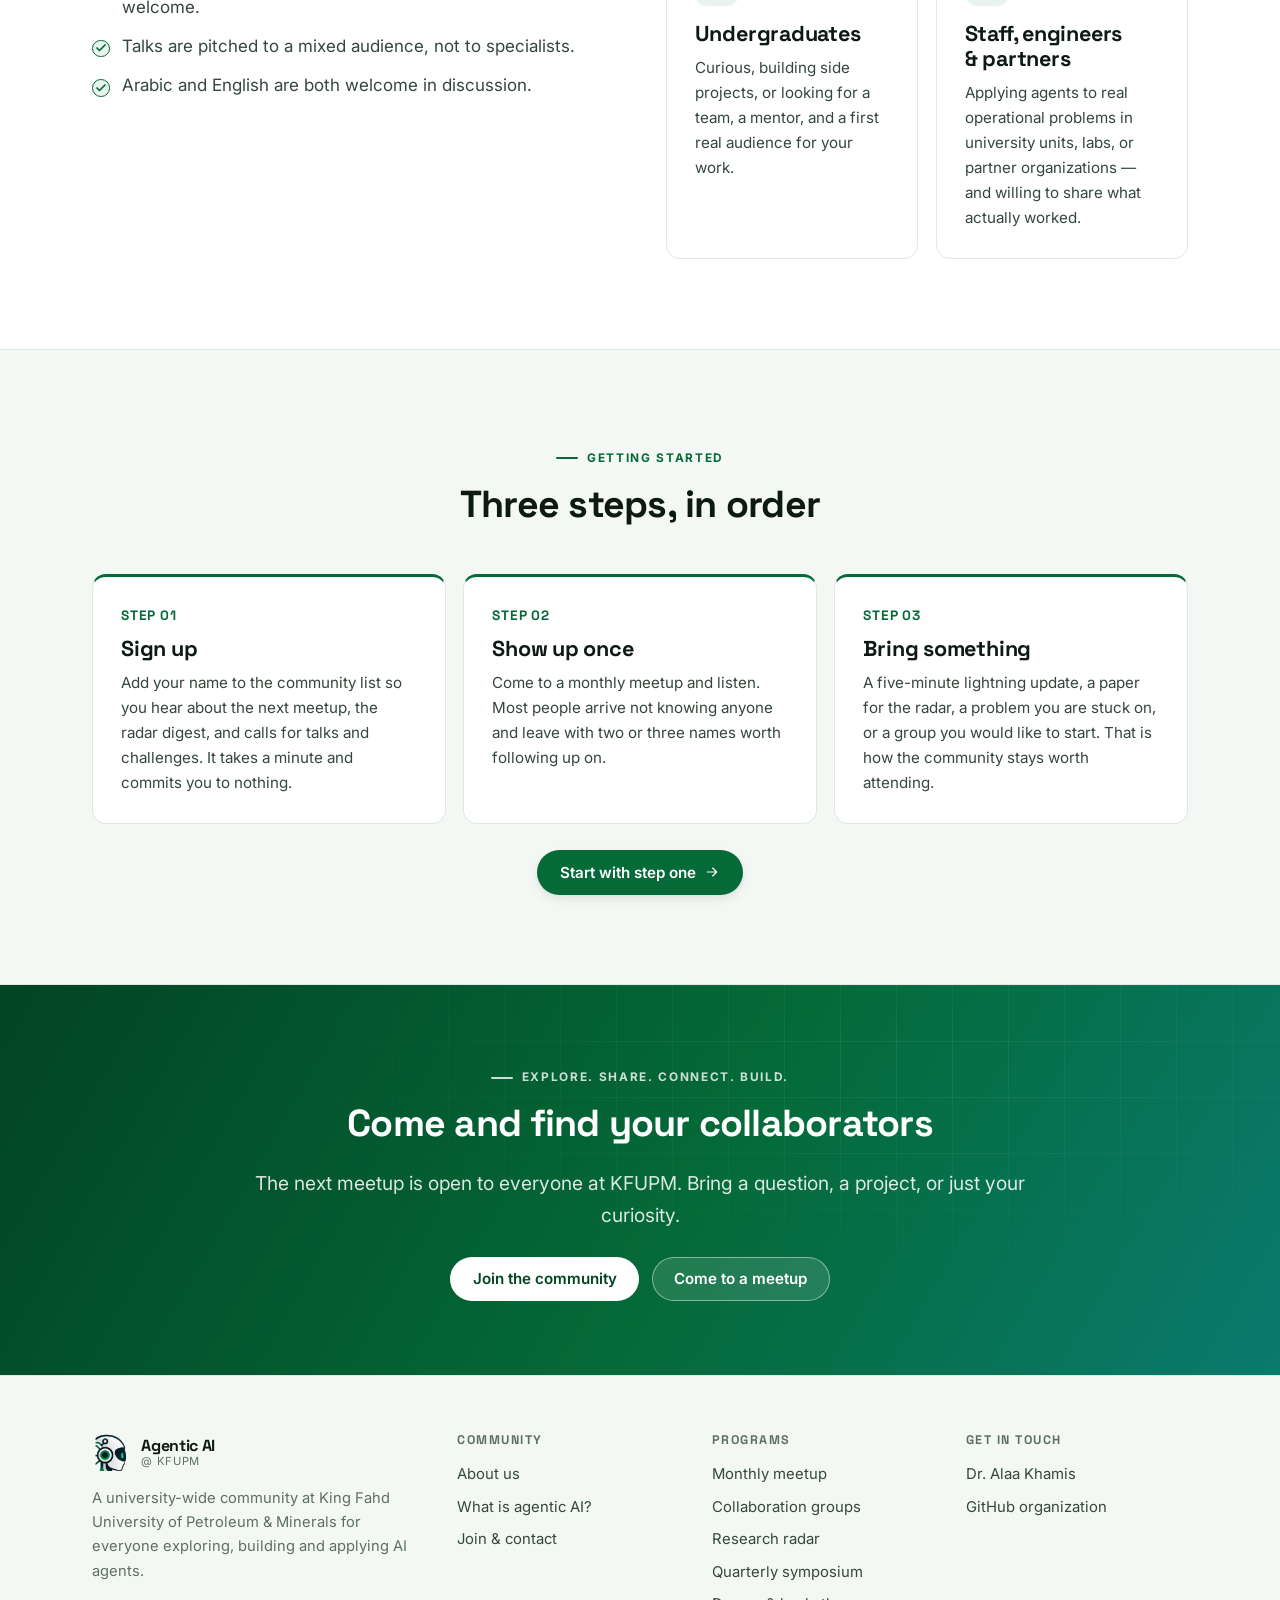
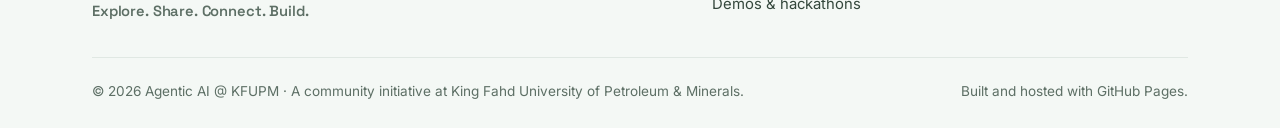
==== commit 5a055b7a: "update" ====
--- a/index.html
+++ b/index.html
@@ -4,11 +4,11 @@
 <meta charset="utf-8">
 <meta name="viewport" content="width=device-width, initial-scale=1">
 <title>Agentic AI @ KFUPM &mdash; Explore. Share. Connect. Build.</title>
-<meta name="description" content="A university-wide community at KFUPM for faculty, researchers, students and practitioners exploring, building and applying intelligent agents across disciplines.">
+<meta name="description" content="A university-wide community at KFUPM for faculty, researchers, students and practitioners exploring, building and applying AI agents across disciplines.">
 <meta name="theme-color" content="#ffffff">
 <meta property="og:site_name" content="Agentic AI @ KFUPM">
 <meta property="og:title" content="Agentic AI @ KFUPM &mdash; Explore. Share. Connect. Build.">
-<meta property="og:description" content="A university-wide community at KFUPM for faculty, researchers, students and practitioners exploring, building and applying intelligent agents across disciplines.">
+<meta property="og:description" content="A university-wide community at KFUPM for faculty, researchers, students and practitioners exploring, building and applying AI agents across disciplines.">
 <meta property="og:type" content="website">
 <meta property="og:image" content="assets/img/og-image.png">
 <meta name="twitter:card" content="summary_large_image">
@@ -75,7 +75,7 @@
           </ul>
           <p class="lead" style="margin-inline:auto">
             A university-wide community bringing together faculty, researchers, students, and practitioners
-            interested in exploring, building, and applying intelligent agents across disciplines.
+            interested in exploring, building, and applying AI agents across disciplines.
           </p>
           <div class="btn-row mt-md">
             <a class="btn btn--primary" href="https://forms.cloud.microsoft/r/qfsNFPrv7t">Join the community <svg xmlns="http://www.w3.org/2000/svg" width="16" height="16" viewBox="0 0 24 24" fill="none" stroke="currentColor" stroke-width="1.7" stroke-linecap="round" stroke-linejoin="round" aria-hidden="true"><path d="M5 12h14M13 6l6 6-6 6"/></svg></a>
@@ -186,7 +186,7 @@
             </span>
           </a>
           <p>A university-wide community at King Fahd University of Petroleum &amp; Minerals for
-             everyone exploring, building and applying intelligent agents.</p>
+             everyone exploring, building and applying AI agents.</p>
           <p class="footer__slogan">Explore. Share. Connect. Build.</p>
         </div>
         <div class="footer__col">
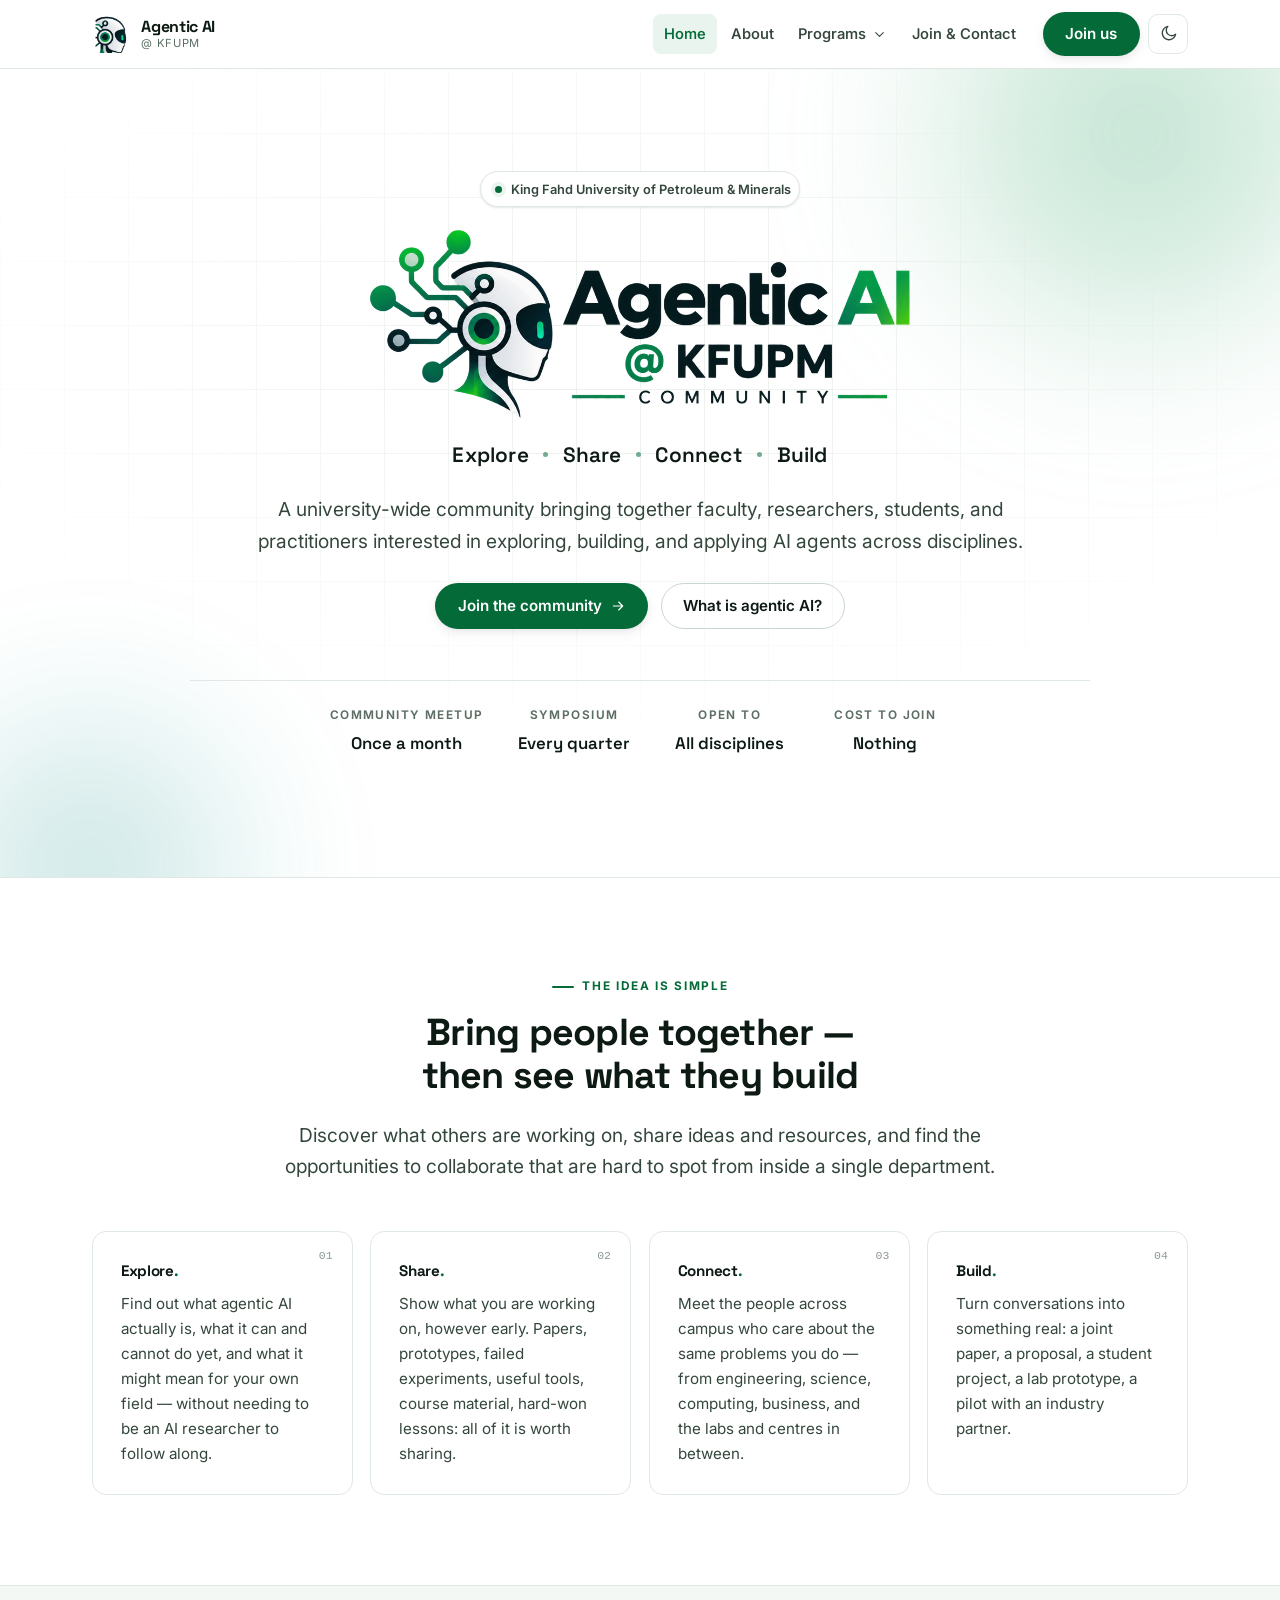
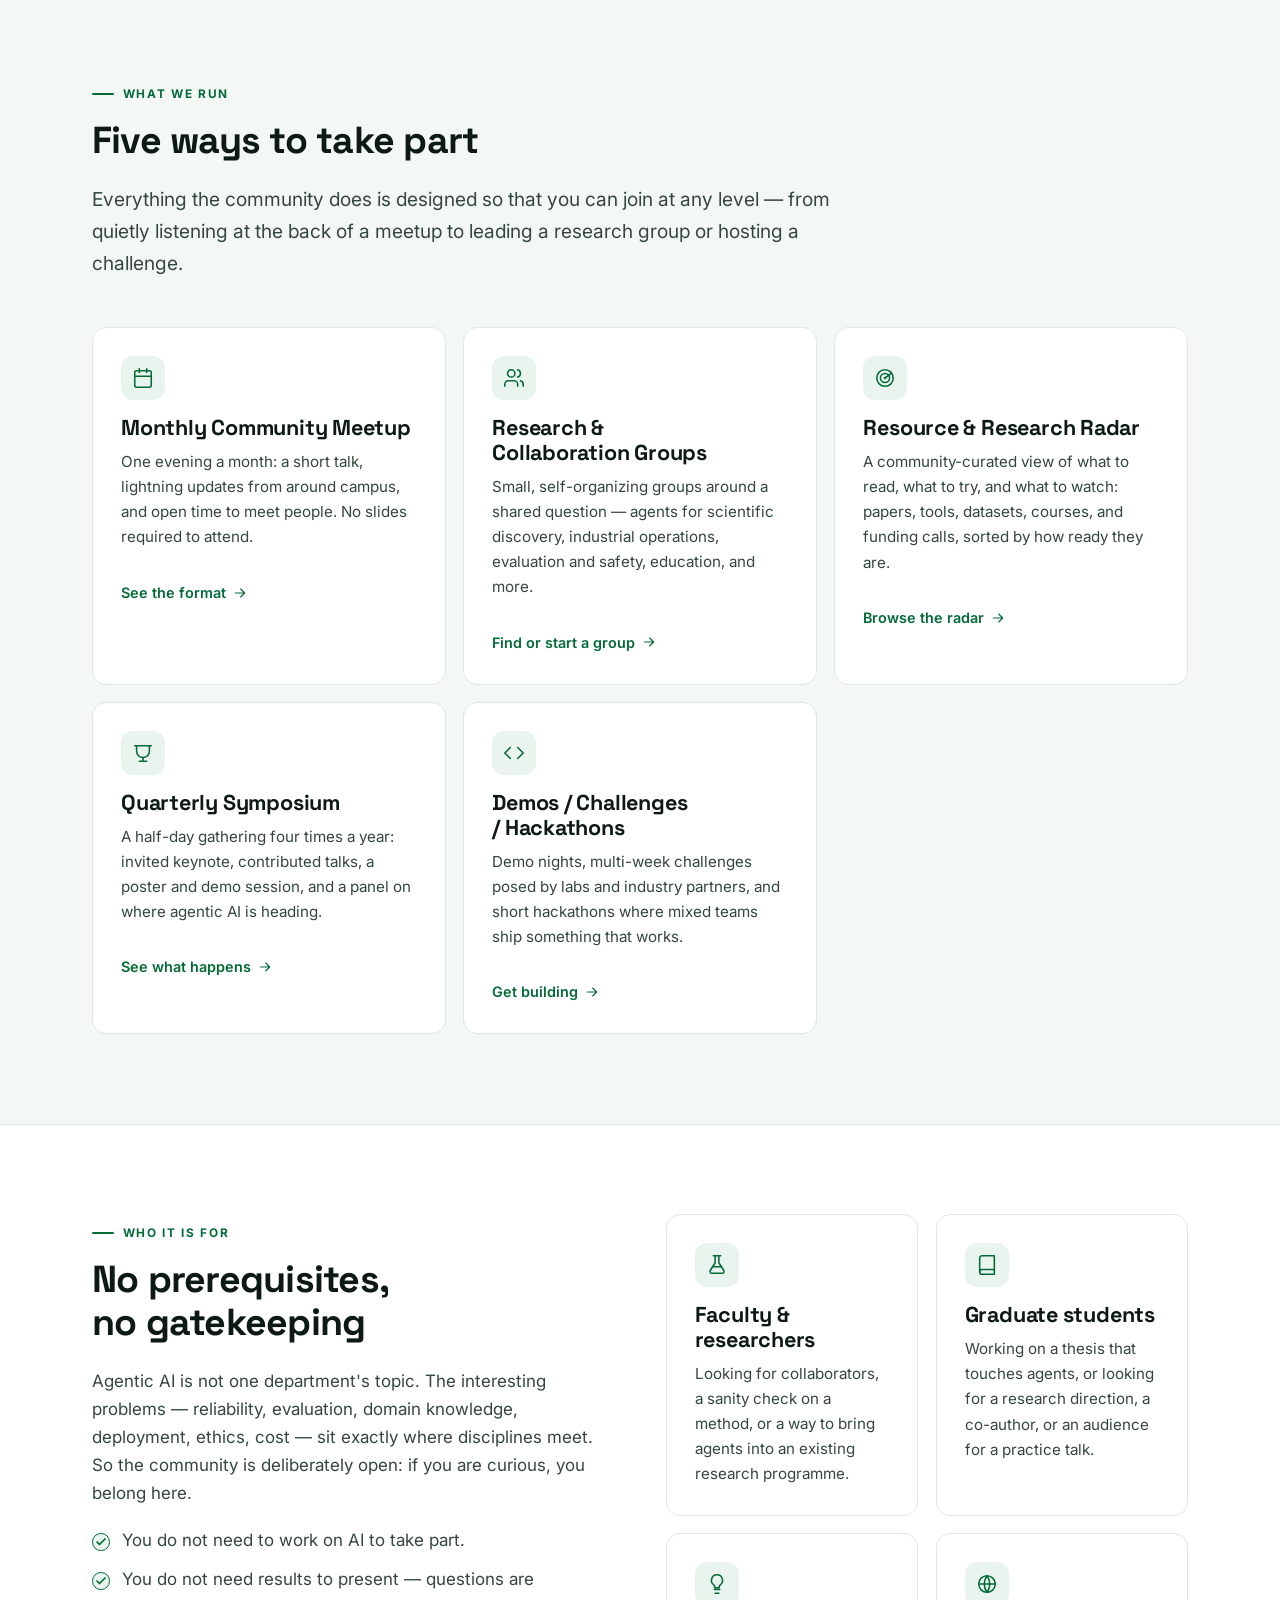
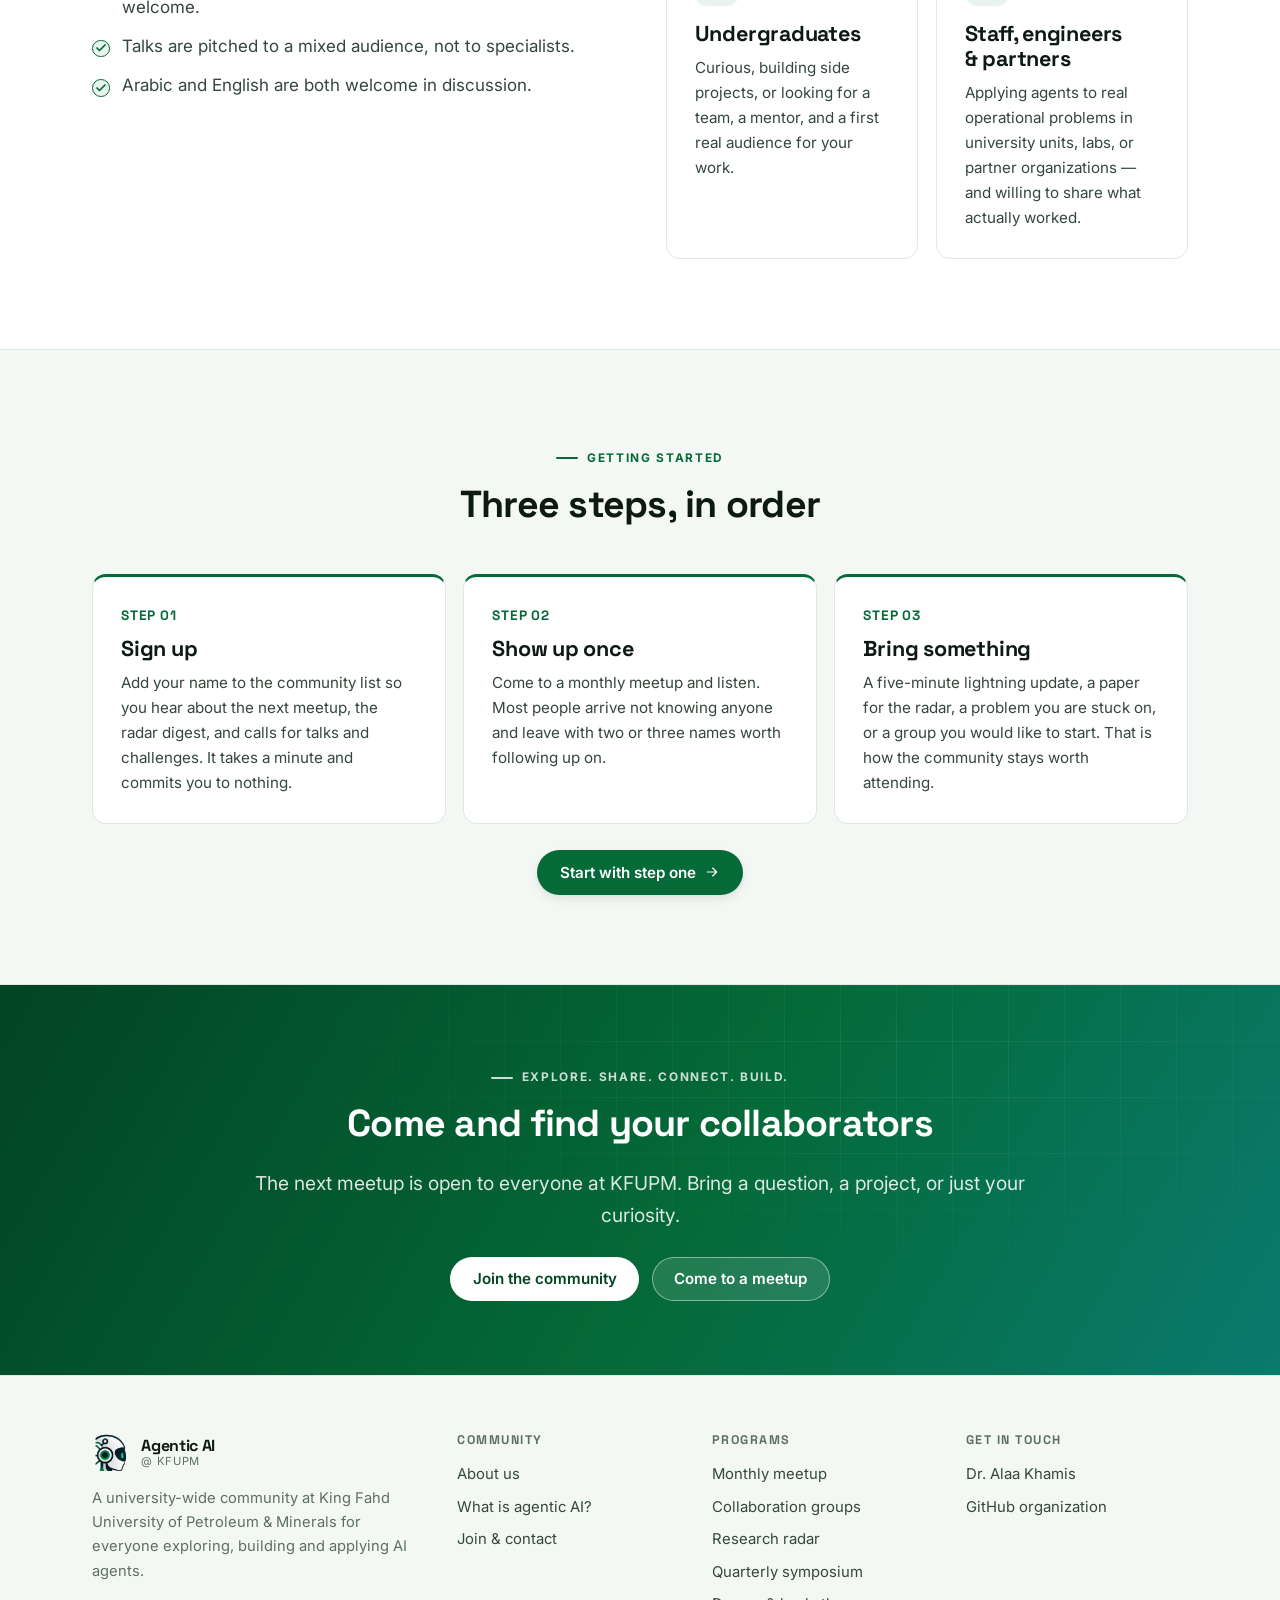
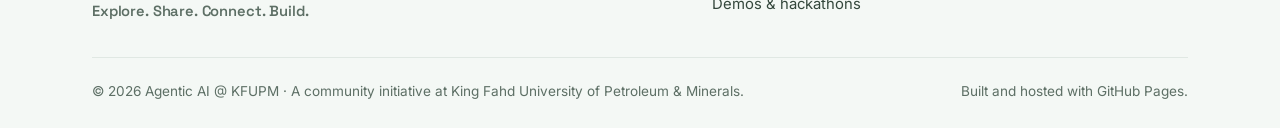
==== commit 0d0886f9: "update" ====
--- a/index.html
+++ b/index.html
@@ -111,7 +111,7 @@
           <p class="lead">Everything the community does is designed so that you can join at any level &mdash; from
              quietly listening at the back of a meetup to leading a research group or hosting a challenge.</p>
         </div>
-        <div class="grid grid--3"><a class="card card--hover reveal" href="meetups.html"><div class="card__icon"><svg xmlns="http://www.w3.org/2000/svg" width="22" height="22" viewBox="0 0 24 24" fill="none" stroke="currentColor" stroke-width="1.7" stroke-linecap="round" stroke-linejoin="round" aria-hidden="true"><rect x="3" y="4" width="18" height="18" rx="2"/><path d="M16 2v4M8 2v4M3 10h18"/></svg></div><h3>Monthly Community Meetup</h3><p>One evening a month: a short talk, lightning updates from around campus, and open time to meet people. No slides required to attend.</p><span class="card__more">See the format <svg xmlns="http://www.w3.org/2000/svg" width="16" height="16" viewBox="0 0 24 24" fill="none" stroke="currentColor" stroke-width="1.7" stroke-linecap="round" stroke-linejoin="round" aria-hidden="true"><path d="M5 12h14M13 6l6 6-6 6"/></svg></span></a><a class="card card--hover reveal" href="groups.html"><div class="card__icon"><svg xmlns="http://www.w3.org/2000/svg" width="22" height="22" viewBox="0 0 24 24" fill="none" stroke="currentColor" stroke-width="1.7" stroke-linecap="round" stroke-linejoin="round" aria-hidden="true"><path d="M16 21v-2a4 4 0 0 0-4-4H6a4 4 0 0 0-4 4v2"/><circle cx="9" cy="7" r="4"/><path d="M22 21v-2a4 4 0 0 0-3-3.87"/><path d="M16 3.13a4 4 0 0 1 0 7.75"/></svg></div><h3>Research &amp; Collaboration Groups</h3><p>Small, self-organising groups around a shared question &mdash; agents for scientific discovery, industrial operations, evaluation and safety, education, and more.</p><span class="card__more">Find or start a group <svg xmlns="http://www.w3.org/2000/svg" width="16" height="16" viewBox="0 0 24 24" fill="none" stroke="currentColor" stroke-width="1.7" stroke-linecap="round" stroke-linejoin="round" aria-hidden="true"><path d="M5 12h14M13 6l6 6-6 6"/></svg></span></a><a class="card card--hover reveal" href="radar.html"><div class="card__icon"><svg xmlns="http://www.w3.org/2000/svg" width="22" height="22" viewBox="0 0 24 24" fill="none" stroke="currentColor" stroke-width="1.7" stroke-linecap="round" stroke-linejoin="round" aria-hidden="true"><circle cx="12" cy="12" r="9"/><circle cx="12" cy="12" r="5"/><circle cx="12" cy="12" r="1.4" fill="currentColor" stroke="none"/><path d="M12 12l7-5"/></svg></div><h3>Resource &amp; Research Radar</h3><p>A community-curated view of what to read, what to try, and what to watch: papers, tools, datasets, courses, and funding calls, sorted by how ready they are.</p><span class="card__more">Browse the radar <svg xmlns="http://www.w3.org/2000/svg" width="16" height="16" viewBox="0 0 24 24" fill="none" stroke="currentColor" stroke-width="1.7" stroke-linecap="round" stroke-linejoin="round" aria-hidden="true"><path d="M5 12h14M13 6l6 6-6 6"/></svg></span></a><a class="card card--hover reveal" href="symposium.html"><div class="card__icon"><svg xmlns="http://www.w3.org/2000/svg" width="22" height="22" viewBox="0 0 24 24" fill="none" stroke="currentColor" stroke-width="1.7" stroke-linecap="round" stroke-linejoin="round" aria-hidden="true"><path d="M3 4h18"/><path d="M5 4v6a7 7 0 0 0 14 0V4"/><path d="M12 17v4M8 21h8"/></svg></div><h3>Quarterly Symposium</h3><p>A half-day gathering four times a year: invited keynote, contributed talks, a poster and demo session, and a panel on where agentic AI is heading.</p><span class="card__more">See what happens <svg xmlns="http://www.w3.org/2000/svg" width="16" height="16" viewBox="0 0 24 24" fill="none" stroke="currentColor" stroke-width="1.7" stroke-linecap="round" stroke-linejoin="round" aria-hidden="true"><path d="M5 12h14M13 6l6 6-6 6"/></svg></span></a><a class="card card--hover reveal" href="challenges.html"><div class="card__icon"><svg xmlns="http://www.w3.org/2000/svg" width="22" height="22" viewBox="0 0 24 24" fill="none" stroke="currentColor" stroke-width="1.7" stroke-linecap="round" stroke-linejoin="round" aria-hidden="true"><path d="M16 18l6-6-6-6M8 6l-6 6 6 6"/></svg></div><h3>Demos / Challenges / Hackathons</h3><p>Demo nights, multi-week challenges posed by labs and industry partners, and short hackathons where mixed teams ship something that works.</p><span class="card__more">Get building <svg xmlns="http://www.w3.org/2000/svg" width="16" height="16" viewBox="0 0 24 24" fill="none" stroke="currentColor" stroke-width="1.7" stroke-linecap="round" stroke-linejoin="round" aria-hidden="true"><path d="M5 12h14M13 6l6 6-6 6"/></svg></span></a></div>
+        <div class="grid grid--3"><a class="card card--hover reveal" href="meetups.html"><div class="card__icon"><svg xmlns="http://www.w3.org/2000/svg" width="22" height="22" viewBox="0 0 24 24" fill="none" stroke="currentColor" stroke-width="1.7" stroke-linecap="round" stroke-linejoin="round" aria-hidden="true"><rect x="3" y="4" width="18" height="18" rx="2"/><path d="M16 2v4M8 2v4M3 10h18"/></svg></div><h3>Monthly Community Meetup</h3><p>One evening a month: a short talk, lightning updates from around campus, and open time to meet people. No slides required to attend.</p><span class="card__more">See the format <svg xmlns="http://www.w3.org/2000/svg" width="16" height="16" viewBox="0 0 24 24" fill="none" stroke="currentColor" stroke-width="1.7" stroke-linecap="round" stroke-linejoin="round" aria-hidden="true"><path d="M5 12h14M13 6l6 6-6 6"/></svg></span></a><a class="card card--hover reveal" href="groups.html"><div class="card__icon"><svg xmlns="http://www.w3.org/2000/svg" width="22" height="22" viewBox="0 0 24 24" fill="none" stroke="currentColor" stroke-width="1.7" stroke-linecap="round" stroke-linejoin="round" aria-hidden="true"><path d="M16 21v-2a4 4 0 0 0-4-4H6a4 4 0 0 0-4 4v2"/><circle cx="9" cy="7" r="4"/><path d="M22 21v-2a4 4 0 0 0-3-3.87"/><path d="M16 3.13a4 4 0 0 1 0 7.75"/></svg></div><h3>Research &amp; Collaboration Groups</h3><p>Small, self-organizing groups around a shared question &mdash; agents for scientific discovery, industrial operations, evaluation and safety, education, and more.</p><span class="card__more">Find or start a group <svg xmlns="http://www.w3.org/2000/svg" width="16" height="16" viewBox="0 0 24 24" fill="none" stroke="currentColor" stroke-width="1.7" stroke-linecap="round" stroke-linejoin="round" aria-hidden="true"><path d="M5 12h14M13 6l6 6-6 6"/></svg></span></a><a class="card card--hover reveal" href="radar.html"><div class="card__icon"><svg xmlns="http://www.w3.org/2000/svg" width="22" height="22" viewBox="0 0 24 24" fill="none" stroke="currentColor" stroke-width="1.7" stroke-linecap="round" stroke-linejoin="round" aria-hidden="true"><circle cx="12" cy="12" r="9"/><circle cx="12" cy="12" r="5"/><circle cx="12" cy="12" r="1.4" fill="currentColor" stroke="none"/><path d="M12 12l7-5"/></svg></div><h3>Resource &amp; Research Radar</h3><p>A community-curated view of what to read, what to try, and what to watch: papers, tools, datasets, courses, and funding calls, sorted by how ready they are.</p><span class="card__more">Browse the radar <svg xmlns="http://www.w3.org/2000/svg" width="16" height="16" viewBox="0 0 24 24" fill="none" stroke="currentColor" stroke-width="1.7" stroke-linecap="round" stroke-linejoin="round" aria-hidden="true"><path d="M5 12h14M13 6l6 6-6 6"/></svg></span></a><a class="card card--hover reveal" href="symposium.html"><div class="card__icon"><svg xmlns="http://www.w3.org/2000/svg" width="22" height="22" viewBox="0 0 24 24" fill="none" stroke="currentColor" stroke-width="1.7" stroke-linecap="round" stroke-linejoin="round" aria-hidden="true"><path d="M3 4h18"/><path d="M5 4v6a7 7 0 0 0 14 0V4"/><path d="M12 17v4M8 21h8"/></svg></div><h3>Quarterly Symposium</h3><p>A half-day gathering four times a year: invited keynote, contributed talks, a poster and demo session, and a panel on where agentic AI is heading.</p><span class="card__more">See what happens <svg xmlns="http://www.w3.org/2000/svg" width="16" height="16" viewBox="0 0 24 24" fill="none" stroke="currentColor" stroke-width="1.7" stroke-linecap="round" stroke-linejoin="round" aria-hidden="true"><path d="M5 12h14M13 6l6 6-6 6"/></svg></span></a><a class="card card--hover reveal" href="challenges.html"><div class="card__icon"><svg xmlns="http://www.w3.org/2000/svg" width="22" height="22" viewBox="0 0 24 24" fill="none" stroke="currentColor" stroke-width="1.7" stroke-linecap="round" stroke-linejoin="round" aria-hidden="true"><path d="M16 18l6-6-6-6M8 6l-6 6 6 6"/></svg></div><h3>Demos / Challenges / Hackathons</h3><p>Demo nights, multi-week challenges posed by labs and industry partners, and short hackathons where mixed teams ship something that works.</p><span class="card__more">Get building <svg xmlns="http://www.w3.org/2000/svg" width="16" height="16" viewBox="0 0 24 24" fill="none" stroke="currentColor" stroke-width="1.7" stroke-linecap="round" stroke-linejoin="round" aria-hidden="true"><path d="M5 12h14M13 6l6 6-6 6"/></svg></span></a></div>
       </div>
     </section>
 
